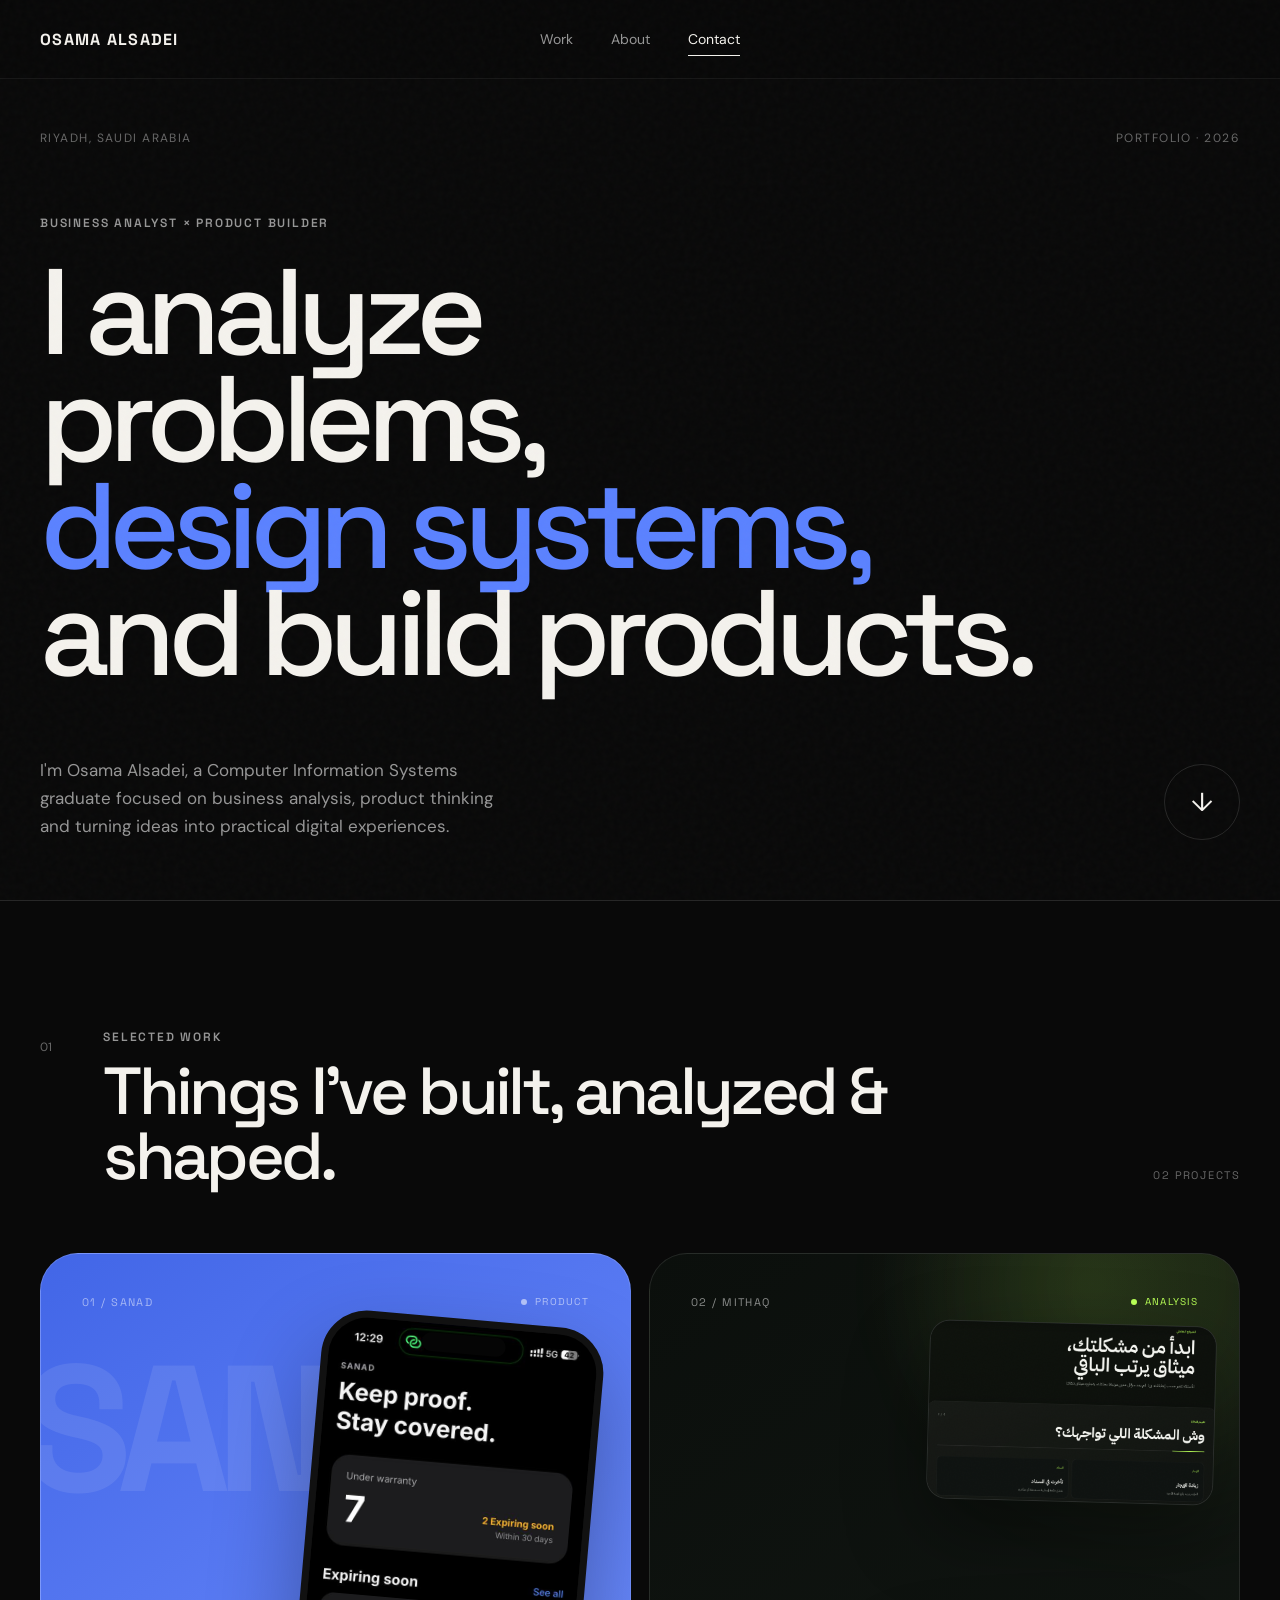
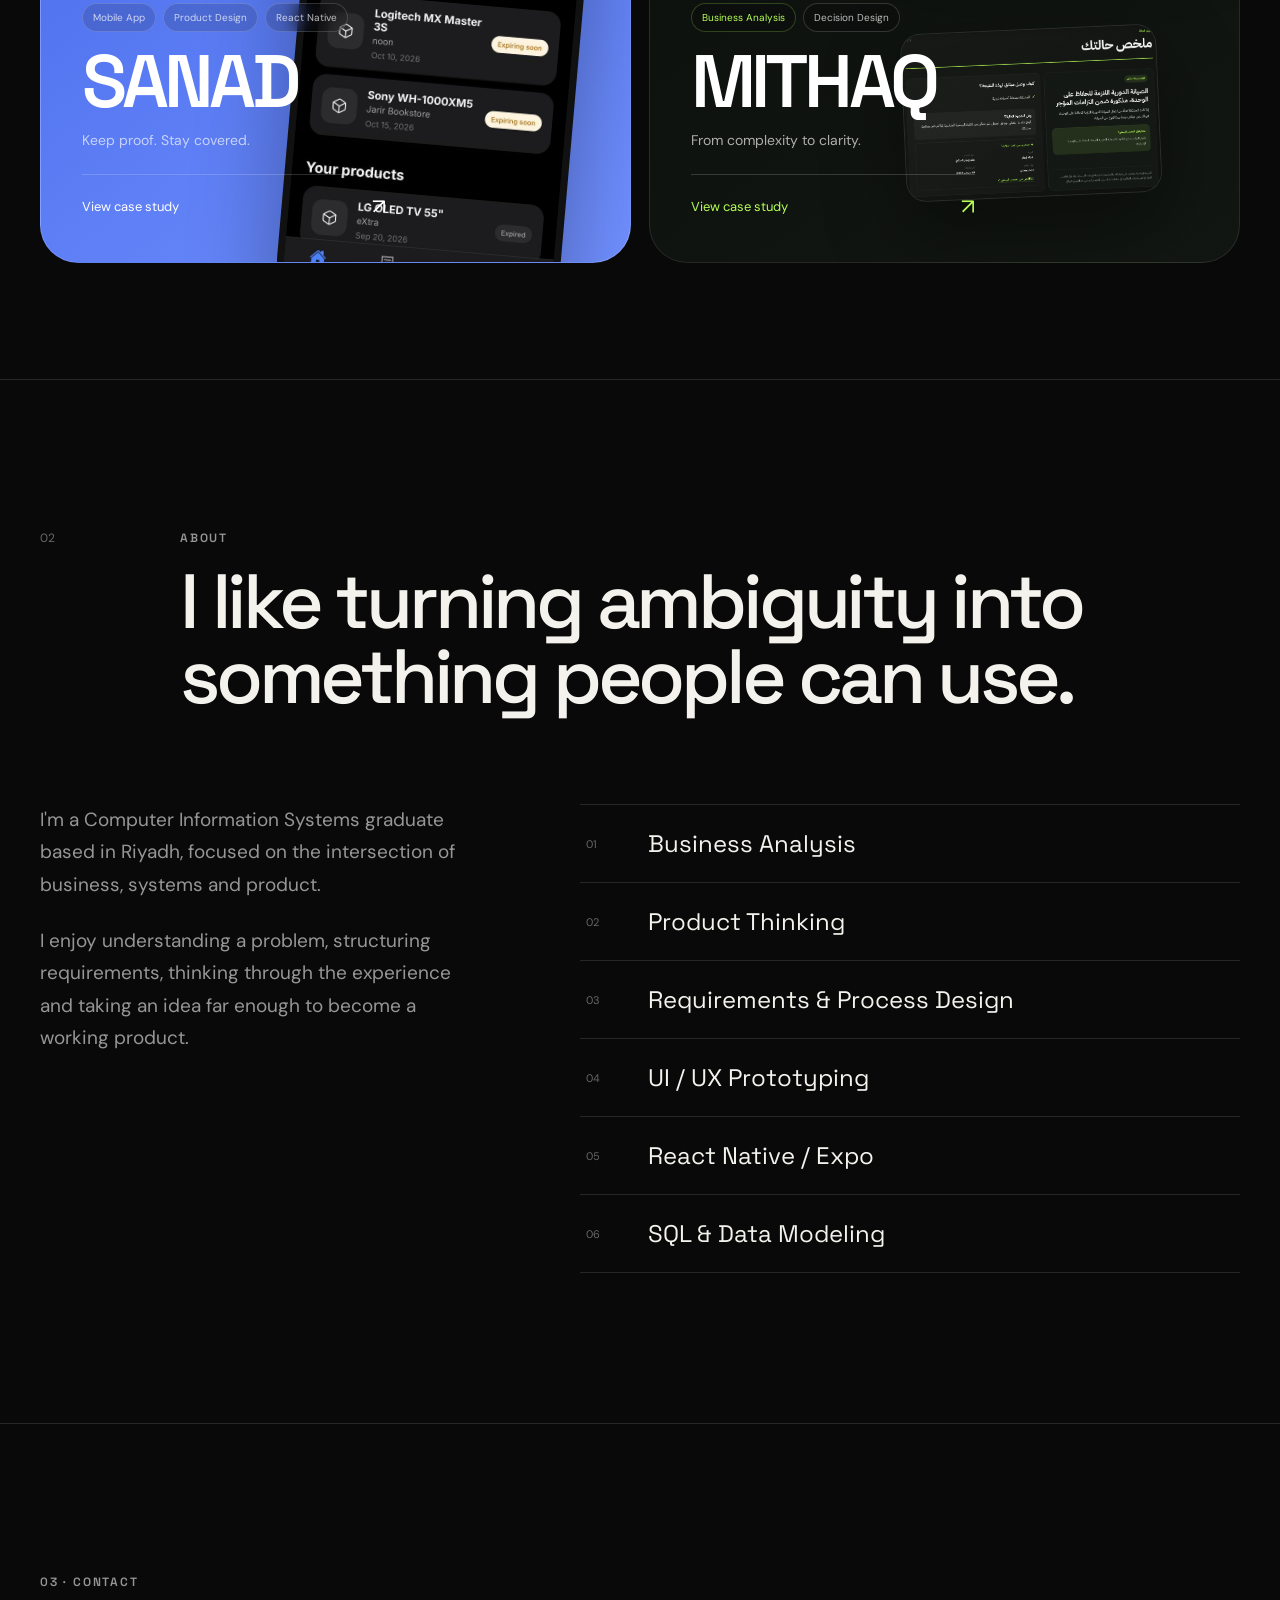
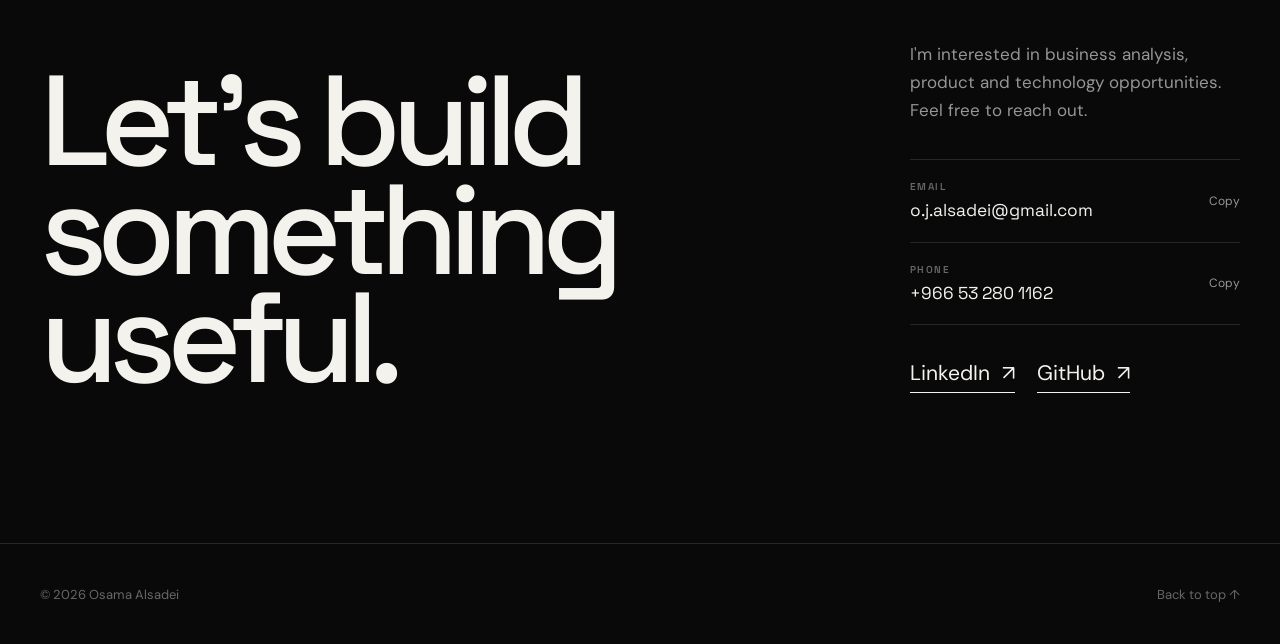
==== index.html @ e3110056 "Update index.html" ====
<!DOCTYPE html>
<html lang="en">

<head>

  <meta charset="UTF-8">

  <meta
    name="viewport"
    content="width=device-width, initial-scale=1.0"
  >

  <meta
    name="description"
    content="Osama Alsadei, Business Analyst and Product Builder based in Riyadh, Saudi Arabia. Selected work including Sanad and Mithaq."
  >

  <meta
    name="author"
    content="Osama Alsadei"
  >

  <meta
    name="theme-color"
    content="#090909"
  >

  <meta
    property="og:title"
    content="Osama Alsadei | Business Analyst & Product Builder"
  >

  <meta
    property="og:description"
    content="Business analysis, product thinking and practical digital products. Explore selected work including Sanad and Mithaq."
  >

  <meta
    property="og:type"
    content="website"
  >

  <meta
    property="og:url"
    content="https://ojalsadei.github.io/my-portfolio/"
  >

  <title>
    Osama Alsadei | Business Analyst & Product Builder
  </title>


  <link
    rel="preconnect"
    href="https://fonts.googleapis.com"
  >

  <link
    rel="preconnect"
    href="https://fonts.gstatic.com"
    crossorigin
  >

  <link
    href="https://fonts.googleapis.com/css2?family=DM+Sans:wght@400;500;600;700&family=Space+Grotesk:wght@400;500;600;700&display=swap"
    rel="stylesheet"
  >

  <link
    rel="stylesheet"
    href="style.css"
  >


  <style>

    /* =========================================
       COMPACT WORK CARDS
    ========================================= */

    .portfolio-work {
      min-height: 100svh;

      padding:
        clamp(110px, 10vw, 150px)
        0
        clamp(90px, 9vw, 130px);

      border-top:
        1px solid
        var(--line);

      display:
        flex;

      align-items:
        center;
    }


    .portfolio-work .shell {
      width:
        var(--shell);
    }


    .work-heading-compact {
      display:
        flex;

      justify-content:
        space-between;

      align-items:
        flex-end;

      gap:
        40px;

      margin-bottom:
        clamp(38px, 5vw, 68px);
    }


    .work-heading-left {
      display:
        flex;

      align-items:
        flex-start;

      gap:
        clamp(24px, 4vw, 58px);
    }


    .work-heading-number {
      padding-top:
        10px;

      color:
        var(--faint);

      font-size:
        12px;
    }


    .work-heading-compact h2 {
      max-width:
        850px;

      margin-top:
        14px;

      font-family:
        "Space Grotesk",
        sans-serif;

      font-size:
        clamp(
          44px,
          5.2vw,
          78px
        );

      line-height:
        0.98;

      letter-spacing:
        -0.055em;

      font-weight:
        500;
    }


    .work-count {
      padding-bottom:
        7px;

      color:
        var(--faint);

      font-family:
        "Space Grotesk",
        sans-serif;

      font-size:
        11px;

      letter-spacing:
        0.13em;

      white-space:
        nowrap;
    }


    .work-cards {
      height:
        min(
          610px,
          65vw
        );

      min-height:
        520px;

      display:
        flex;

      gap:
        18px;
    }


    .work-card {
      position:
        relative;

      flex:
        1 1 50%;

      min-width:
        0;

      overflow:
        hidden;

      border:
        1px solid
        rgba(
          255,
          255,
          255,
          0.1
        );

      border-radius:
        38px;

      color:
        white;

      isolation:
        isolate;

      transition:
        flex
        0.65s
        cubic-bezier(
          0.22,
          1,
          0.36,
          1
        ),
        transform
        0.45s
        cubic-bezier(
          0.22,
          1,
          0.36,
          1
        ),
        border-color
        0.3s
        ease;
    }


    .work-cards:has(.work-card:hover)
    .work-card {
      flex:
        0.78 1 0;
    }


    .work-cards
    .work-card:hover {
      flex:
        1.22 1 0;

      transform:
        translateY(
          -5px
        );
    }


    .work-card-inner {
      position:
        absolute;

      inset:
        0;

      z-index:
        4;

      padding:
        clamp(
          24px,
          3.2vw,
          44px
        );

      display:
        flex;

      flex-direction:
        column;

      justify-content:
        space-between;

      pointer-events:
        none;
    }


    .work-card-top {
      display:
        flex;

      justify-content:
        space-between;

      align-items:
        flex-start;

      gap:
        20px;
    }


    .work-card-index {
      color:
        rgba(
          255,
          255,
          255,
          0.52
        );

      font-family:
        "Space Grotesk",
        sans-serif;

      font-size:
        11px;

      letter-spacing:
        0.13em;
    }


    .work-card-type {
      display:
        flex;

      align-items:
        center;

      gap:
        8px;

      color:
        rgba(
          255,
          255,
          255,
          0.55
        );

      font-family:
        "Space Grotesk",
        sans-serif;

      font-size:
        10px;

      letter-spacing:
        0.13em;

      text-transform:
        uppercase;
    }


    .work-card-type::before {
      content:
        "";

      width:
        6px;

      height:
        6px;

      border-radius:
        50%;

      background:
        currentColor;
    }


    .work-card-bottom {
      position:
        relative;

      z-index:
        5;
    }


    .work-card-tags {
      display:
        flex;

      flex-wrap:
        wrap;

      gap:
        7px;

      margin-bottom:
        17px;
    }


    .work-card-tags span {
      padding:
        7px
        10px;

      border:
        1px solid
        rgba(
          255,
          255,
          255,
          0.16
        );

      border-radius:
        999px;

      background:
        rgba(
          0,
          0,
          0,
          0.13
        );

      backdrop-filter:
        blur(
          10px
        );

      color:
        rgba(
          255,
          255,
          255,
          0.72
        );

      font-size:
        10px;
    }


    .work-card h3 {
      font-family:
        "Space Grotesk",
        sans-serif;

      font-size:
        clamp(
          46px,
          5.8vw,
          86px
        );

      line-height:
        0.88;

      letter-spacing:
        -0.065em;

      font-weight:
        600;
    }


    .work-card-subtitle {
      max-width:
        390px;

      margin-top:
        15px;

      color:
        rgba(
          255,
          255,
          255,
          0.66
        );

      font-size:
        14px;

      line-height:
        1.6;
    }


    .work-card-link {
      margin-top:
        23px;

      display:
        flex;

      justify-content:
        space-between;

      align-items:
        center;

      gap:
        20px;

      padding-top:
        17px;

      border-top:
        1px solid
        rgba(
          255,
          255,
          255,
          0.17
        );

      color:
        white;

      font-size:
        13px;
    }


    .work-card-link i {
      font-style:
        normal;

      font-size:
        22px;

      transition:
        transform
        0.3s
        ease;
    }


    .work-card:hover
    .work-card-link i {
      transform:
        translate(
          4px,
          -4px
        );
    }


    /* =========================================
       SANAD
    ========================================= */

    .sanad-card {
      background:
        linear-gradient(
          145deg,
          #4266e7,
          #7190ff
        );

      border-color:
        rgba(
          255,
          255,
          255,
          0.16
        );
    }


    .sanad-card::before {
      content:
        "SANAD";

      position:
        absolute;

      top:
        17%;

      left:
        -3%;

      z-index:
        0;

      font-family:
        "Space Grotesk",
        sans-serif;

      font-size:
        clamp(
          105px,
          14vw,
          230px
        );

      font-weight:
        700;

      line-height:
        0.8;

      letter-spacing:
        -0.085em;

      color:
        rgba(
          255,
          255,
          255,
          0.09
        );

      pointer-events:
        none;
    }


    .sanad-phone {
      position:
        absolute;

      width:
        min(
          325px,
          48%
        );

      top:
        8%;

      right:
        8%;

      z-index:
        2;

      overflow:
        hidden;

      border:
        7px solid
        #111;

      border-radius:
        46px;

      background:
        #111;

      box-shadow:
        0
        40px
        90px
        rgba(
          0,
          0,
          0,
          0.32
        );

      transform:
        rotate(
          5deg
        )
        translateY(
          15px
        );

      transition:
        transform
        0.65s
        cubic-bezier(
          0.22,
          1,
          0.36,
          1
        );
    }


    .sanad-phone img {
      display:
        block;

      width:
        100%;
    }


    .sanad-phone::before {
      content:
        "";

      position:
        absolute;

      z-index:
        3;

      top:
        9px;

      left:
        50%;

      width:
        31%;

      height:
        19px;

      transform:
        translateX(
          -50%
        );

      border-radius:
        999px;

      background:
        #050505;
    }


    .sanad-card:hover
    .sanad-phone {
      transform:
        rotate(
          1deg
        )
        translateY(
          -7px
        )
        scale(
          1.025
        );
    }


    .sanad-card
    .work-card-bottom {
      max-width:
        60%;
    }


    /* =========================================
       MITHAQ
    ========================================= */

    .mithaq-card {
      background:
        radial-gradient(
          circle
          at
          75%
          5%,
          rgba(
            183,
            255,
            86,
            0.085
          ),
          transparent
          31%
        ),
        linear-gradient(
          145deg,
          #0b0f0c,
          #121713
        );
    }


    .mithaq-card:hover {
      border-color:
        rgba(
          183,
          255,
          86,
          0.28
        );
    }


    .mithaq-card
    .work-card-type {
      color:
        #b7ff56;
    }


    .mithaq-card
    .work-card-bottom {
      max-width:
        56%;
    }


    .mithaq-card
    .work-card-tags
    span:first-child {
      border-color:
        rgba(
          183,
          255,
          86,
          0.22
        );

      color:
        #b7ff56;
    }


    .mithaq-card
    .work-card-link {
      color:
        #b7ff56;
    }


    .mithaq-stage {
      position:
        absolute;

      top:
        8%;

      right:
        4%;

      bottom:
        9%;

      width:
        53%;

      z-index:
        2;

      pointer-events:
        none;
    }


    .mithaq-shot {
      position:
        absolute;

      overflow:
        hidden;

      border:
        1px solid
        rgba(
          255,
          255,
          255,
          0.12
        );

      border-radius:
        20px;

      background:
        #0c100d;

      box-shadow:
        0
        32px
        80px
        rgba(
          0,
          0,
          0,
          0.38
        );

      transition:
        transform
        0.65s
        cubic-bezier(
          0.22,
          1,
          0.36,
          1
        ),
        opacity
        0.45s
        ease;
    }


    .mithaq-shot img {
      display:
        block;

      width:
        100%;

      height:
        100%;

      object-fit:
        cover;
    }


    .mithaq-shot-start {
      width:
        92%;

      aspect-ratio:
        16 / 10;

      top:
        4%;

      right:
        0;

      transform:
        rotate(
          1.5deg
        );
    }


    .mithaq-shot-result {
      width:
        82%;

      aspect-ratio:
        1.52 / 1;

      bottom:
        3%;

      left:
        0;

      z-index:
        3;

      transform:
        rotate(
          -2.5deg
        )
        translateY(
          5px
        );
    }


    .mithaq-card:hover
    .mithaq-shot-start {
      transform:
        rotate(
          3deg
        )
        translate(
          18px,
          -8px
        );
    }


    .mithaq-card:hover
    .mithaq-shot-result {
      transform:
        rotate(
          -0.7deg
        )
        translate(
          -8px,
          -13px
        )
        scale(
          1.025
        );
    }


    .mithaq-glow {
      position:
        absolute;

      width:
        380px;

      height:
        380px;

      top:
        -160px;

      right:
        -100px;

      border-radius:
        50%;

      background:
        rgba(
          183,
          255,
          86,
          0.07
        );

      filter:
        blur(
          60px
        );

      pointer-events:
        none;
    }


    /* =========================================
       SWIPE HINT
    ========================================= */

    .work-swipe-hint {
      display:
        none;
    }


    /* =========================================
       TABLET
    ========================================= */

    @media
    (max-width: 1000px)
    and
    (min-width: 761px) {

      .work-cards {
        height:
          570px;
      }


      .sanad-phone {
        width:
          48%;

        right:
          4%;
      }


      .sanad-card
      .work-card-bottom,
      .mithaq-card
      .work-card-bottom {
        max-width:
          68%;
      }


      .mithaq-stage {
        width:
          58%;

        right:
          2%;
      }

    }


    /* =========================================
       MOBILE
    ========================================= */

    @media
    (max-width: 760px) {

      .portfolio-work {
        min-height:
          auto;

        padding:
          105px
          0
          95px;

        overflow:
          hidden;
      }


      .work-heading-compact {
        align-items:
          flex-start;

        margin-bottom:
          38px;
      }


      .work-heading-left {
        gap:
          17px;
      }


      .work-heading-number {
        padding-top:
          7px;
      }


      .work-heading-compact h2 {
        max-width:
          300px;

        font-size:
          42px;

        line-height:
          0.98;
      }


      .work-count {
        display:
          none;
      }


      /*
        Mobile project rail
      */

      .work-cards {
        width:
          100vw;

        height:
          510px;

        min-height:
          0;

        margin-left:
          calc(
            (
              100vw
              -
              var(--shell)
            )
            /
            -2
          );

        margin-right:
          calc(
            (
              100vw
              -
              var(--shell)
            )
            /
            -2
          );

        padding:
          0
          18px
          14px;

        display:
          flex;

        gap:
          14px;

        overflow-x:
          auto;

        overflow-y:
          hidden;

        scroll-snap-type:
          x mandatory;

        scroll-padding-inline:
          18px;

        scrollbar-width:
          none;

        -webkit-overflow-scrolling:
          touch;
      }


      .work-cards::-webkit-scrollbar {
        display:
          none;
      }


      .work-card,
      .work-cards:has(.work-card:hover)
      .work-card,
      .work-cards
      .work-card:hover {
        flex:
          0
          0
          82vw;

        width:
          82vw;

        max-width:
          390px;

        height:
          490px;

        transform:
          none;

        border-radius:
          30px;

        scroll-snap-align:
          start;
      }


      .work-card-inner {
        padding:
          22px;

        z-index:
          6;
      }


      .work-card-top {
        position:
          relative;

        z-index:
          7;
      }


      .work-card-index,
      .work-card-type {
        font-size:
          9px;
      }


      .work-card-bottom {
        position:
          relative;

        z-index:
          7;
      }


      .work-card h3 {
        font-size:
          42px;

        line-height:
          0.9;
      }


      .work-card-subtitle {
        margin-top:
          8px;

        font-size:
          12px;

        line-height:
          1.4;
      }


      .work-card-tags {
        gap:
          5px;

        margin-bottom:
          10px;
      }


      .work-card-tags span {
        padding:
          5px
          8px;

        font-size:
          8px;
      }


      .work-card-link {
        margin-top:
          13px;

        padding-top:
          12px;

        font-size:
          11px;
      }


      .work-card-link i {
        font-size:
          17px;
      }


      /* SANAD MOBILE */

      .sanad-card::after {
        content:
          "";

        position:
          absolute;

        inset:
          40%
          0
          0;

        z-index:
          3;

        background:
          linear-gradient(
            to bottom,
            rgba(
              70,
              103,
              232,
              0
            ),
            rgba(
              65,
              95,
              215,
              0.92
            )
            38%,
            rgba(
              54,
              80,
              185,
              0.99
            )
            100%
          );

        pointer-events:
          none;
      }


      .sanad-card::before {
        top:
          23%;

        left:
          -5%;

        font-size:
          94px;
      }


      .sanad-phone {
        width:
          42%;

        top:
          15%;

        right:
          5%;

        border-width:
          4px;

        border-radius:
          29px;

        transform:
          rotate(
            5deg
          );
      }


      .sanad-phone::before {
        height:
          11px;

        top:
          5px;
      }


      .sanad-card:hover
      .sanad-phone {
        transform:
          rotate(
            5deg
          );
      }


      .sanad-card
      .work-card-bottom {
        max-width:
          68%;
      }


      .sanad-card
      .work-card-tags
      span:nth-child(3) {
        display:
          none;
      }


      /* MITHAQ MOBILE */

      .mithaq-card::after {
        content:
          "";

        position:
          absolute;

        inset:
          39%
          0
          0;

        z-index:
          3;

        background:
          linear-gradient(
            to bottom,
            rgba(
              11,
              15,
              12,
              0
            ),
            rgba(
              11,
              15,
              12,
              0.92
            )
            37%,
            #0b0f0c
            100%
          );

        pointer-events:
          none;
      }


      .mithaq-stage {
        width:
          76%;

        height:
          54%;

        top:
          13%;

        right:
          -7%;

        bottom:
          auto;

        z-index:
          2;
      }


      .mithaq-shot {
        border-radius:
          14px;
      }


      .mithaq-shot-start {
        width:
          92%;

        top:
          0;

        right:
          0;

        transform:
          rotate(
            2deg
          );
      }


      .mithaq-shot-result {
        width:
          80%;

        bottom:
          0;

        left:
          0;

        transform:
          rotate(
            -2deg
          );
      }


      .mithaq-card:hover
      .mithaq-shot-start {
        transform:
          rotate(
            2deg
          );
      }


      .mithaq-card:hover
      .mithaq-shot-result {
        transform:
          rotate(
            -2deg
          );
      }


      .mithaq-card
      .work-card-bottom {
        max-width:
          72%;
      }


      .mithaq-card {
        box-shadow:
          inset
          1px
          0
          0
          rgba(
            183,
            255,
            86,
            0.08
          );
      }


      /* Swipe hint */

      .work-swipe-hint {
        margin-top:
          11px;

        display:
          flex;

        align-items:
          center;

        gap:
          7px;

        color:
          var(--faint);

        font-family:
          "Space Grotesk",
          sans-serif;

        font-size:
          9px;

        letter-spacing:
          0.12em;

        text-transform:
          uppercase;
      }


      .work-swipe-hint span {
        width:
          15px;

        height:
          3px;

        border-radius:
          99px;

        background:
          var(--surface-3);
      }


      .work-swipe-hint
      span:first-child {
        width:
          28px;

        background:
          var(--text);
      }

    }


    @media
    (max-width: 400px) {

      .work-card,
      .work-cards:has(.work-card:hover)
      .work-card,
      .work-cards
      .work-card:hover {
        flex-basis:
          80vw;

        width:
          80vw;
      }


      .work-heading-compact h2 {
        font-size:
          38px;
      }

    }


    @media
    (prefers-reduced-motion: reduce) {

      .work-card,
      .sanad-phone,
      .mithaq-shot {
        transition:
          none;
      }

    }

  </style>

</head>


<body>

  <div class="noise"></div>


  <!-- HEADER -->

  <header class="site-header">

    <nav class="nav shell">

      <a
        href="#top"
        class="brand"
        aria-label="Back to top"
      >
        OSAMA ALSADEI
      </a>


      <div class="nav-links">

        <a href="#work">
          Work
        </a>

        <a href="#about">
          About
        </a>

        <a href="#contact">
          Contact
        </a>

      </div>


      <button
        class="mobile-menu-button"
        id="mobileMenuButton"
        type="button"
        aria-label="Open navigation"
        aria-controls="mobileMenu"
        aria-expanded="false"
      >

        <span></span>
        <span></span>

      </button>

    </nav>


    <div
      class="mobile-menu"
      id="mobileMenu"
      aria-hidden="true"
    >

      <a href="#work">
        <span>01</span>
        Work
      </a>

      <a href="#about">
        <span>02</span>
        About
      </a>

      <a href="#contact">
        <span>03</span>
        Contact
      </a>

    </div>

  </header>



  <main id="top">


    <!-- HERO -->

    <section class="hero shell">

      <div class="hero-meta reveal">

        <span>
          Riyadh, Saudi Arabia
        </span>

        <span>
          Portfolio · 2026
        </span>

      </div>


      <div class="hero-main">

        <p class="eyebrow reveal">
          BUSINESS ANALYST × PRODUCT BUILDER
        </p>


        <h1 class="hero-title">

          <span class="reveal">
            I analyze
          </span>

          <span class="reveal">
            problems,
          </span>

          <span class="reveal accent-line">
            design systems,
          </span>

          <span class="reveal">
            and build products.
          </span>

        </h1>

      </div>


      <div class="hero-footer reveal">

        <p>
          I'm Osama Alsadei, a Computer Information Systems
          graduate focused on business analysis, product thinking
          and turning ideas into practical digital experiences.
        </p>


        <a
          href="#work"
          class="scroll-button"
          aria-label="View selected work"
        >
          ↓
        </a>

      </div>

    </section>



    <!-- WORK -->

    <section
      id="work"
      class="portfolio-work"
    >

      <div class="shell">


        <div class="work-heading-compact reveal">

          <div class="work-heading-left">

            <span class="work-heading-number">
              01
            </span>


            <div>

              <p class="eyebrow">
                SELECTED WORK
              </p>

              <h2>
                Things I've built,
                analyzed & shaped.
              </h2>

            </div>

          </div>


          <span class="work-count">
            02 PROJECTS
          </span>

        </div>



        <div class="work-cards">


          <!-- SANAD -->

          <a
            href="sanad.html"
            class="work-card sanad-card reveal"
            aria-label="View Sanad case study"
          >

            <div class="sanad-phone">

              <img
                src="home.png"
                alt="Sanad application home screen"
                loading="eager"
                decoding="async"
              >

            </div>


            <div class="work-card-inner">

              <div class="work-card-top">

                <span class="work-card-index">
                  01 / SANAD
                </span>

                <span class="work-card-type">
                  Product
                </span>

              </div>


              <div class="work-card-bottom">

                <div class="work-card-tags">

                  <span>
                    Mobile App
                  </span>

                  <span>
                    Product Design
                  </span>

                  <span>
                    React Native
                  </span>

                </div>


                <h3>
                  SANAD
                </h3>


                <p class="work-card-subtitle">
                  Keep proof. Stay covered.
                </p>


                <div class="work-card-link">

                  <span>
                    View case study
                  </span>

                  <i>
                    ↗
                  </i>

                </div>

              </div>

            </div>

          </a>



          <!-- MITHAQ -->

          <a
            href="mithaq.html"
            class="work-card mithaq-card reveal"
            aria-label="View Mithaq case study"
          >

            <span
              class="mithaq-glow"
              aria-hidden="true"
            ></span>


            <div
              class="mithaq-stage"
              aria-hidden="true"
            >

              <div class="mithaq-shot mithaq-shot-start">

                <img
                  src="mithaq-hero.png"
                  alt=""
                  loading="lazy"
                  decoding="async"
                >

              </div>


              <div class="mithaq-shot mithaq-shot-result">

                <img
                  src="mithaq-cover.png"
                  alt=""
                  loading="lazy"
                  decoding="async"
                >

              </div>

            </div>


            <div class="work-card-inner">

              <div class="work-card-top">

                <span class="work-card-index">
                  02 / MITHAQ
                </span>

                <span class="work-card-type">
                  Analysis
                </span>

              </div>


              <div class="work-card-bottom">

                <div class="work-card-tags">

                  <span>
                    Business Analysis
                  </span>

                  <span>
                    Decision Design
                  </span>

                </div>


                <h3>
                  MITHAQ
                </h3>


                <p class="work-card-subtitle">
                  From complexity to clarity.
                </p>


                <div class="work-card-link">

                  <span>
                    View case study
                  </span>

                  <i>
                    ↗
                  </i>

                </div>

              </div>

            </div>

          </a>


        </div>


        <div
          class="work-swipe-hint"
          aria-hidden="true"
        >

          <span></span>
          <span></span>

          Swipe to explore

        </div>

      </div>

    </section>



    <!-- ABOUT -->

    <section
      id="about"
      class="about-section"
    >

      <div class="shell about-shell">

        <div class="section-heading reveal">

          <p class="section-number">
            02
          </p>

          <div>

            <p class="eyebrow">
              ABOUT
            </p>

            <h2>
              I like turning ambiguity
              into something people can use.
            </h2>

          </div>

        </div>


        <div class="about-grid">

          <div class="about-copy reveal">

            <p>
              I'm a Computer Information Systems graduate based
              in Riyadh, focused on the intersection of business,
              systems and product.
            </p>

            <p>
              I enjoy understanding a problem, structuring
              requirements, thinking through the experience
              and taking an idea far enough to become a
              working product.
            </p>

          </div>


          <div class="capabilities">

            <div class="capability reveal">
              <span>01</span>
              Business Analysis
            </div>

            <div class="capability reveal">
              <span>02</span>
              Product Thinking
            </div>

            <div class="capability reveal">
              <span>03</span>
              Requirements & Process Design
            </div>

            <div class="capability reveal">
              <span>04</span>
              UI / UX Prototyping
            </div>

            <div class="capability reveal">
              <span>05</span>
              React Native / Expo
            </div>

            <div class="capability reveal">
              <span>06</span>
              SQL & Data Modeling
            </div>

          </div>

        </div>

      </div>

    </section>



    <!-- CONTACT -->

    <section
      id="contact"
      class="contact-section"
    >

      <div class="shell contact-shell">

        <p class="eyebrow reveal">
          03 · CONTACT
        </p>


        <div class="contact-main">

          <div class="contact-title-wrap">

            <h2 class="reveal">
              Let's build
              <br>
              something useful.
            </h2>

          </div>


          <div class="contact-side reveal">

            <p>
              I'm interested in business analysis,
              product and technology opportunities.
              Feel free to reach out.
            </p>


            <div class="contact-info">

              <button
                class="copy-contact"
                type="button"
                data-copy="o.j.alsadei@gmail.com"
                aria-label="Copy email address"
              >

                <span class="copy-contact-text">

                  <span class="contact-info-label">
                    Email
                  </span>

                  <span class="contact-info-value">
                    o.j.alsadei@gmail.com
                  </span>

                </span>

                <span
                  class="copy-feedback"
                  aria-live="polite"
                >
                  Copy
                </span>

              </button>


              <button
                class="copy-contact"
                type="button"
                data-copy="+966532801162"
                aria-label="Copy phone number"
              >

                <span class="copy-contact-text">

                  <span class="contact-info-label">
                    Phone
                  </span>

                  <span class="contact-info-value">
                    +966 53 280 1162
                  </span>

                </span>

                <span
                  class="copy-feedback"
                  aria-live="polite"
                >
                  Copy
                </span>

              </button>

            </div>


            <div class="contact-socials">

              <a
                href="https://www.linkedin.com/in/osama-alsadei/"
                target="_blank"
                rel="noreferrer"
                class="contact-link"
              >
                LinkedIn
                <span>↗</span>
              </a>


              <a
                href="https://github.com/ojalsadei"
                target="_blank"
                rel="noreferrer"
                class="contact-link"
              >
                GitHub
                <span>↗</span>
              </a>

            </div>

          </div>

        </div>

      </div>

    </section>

  </main>



  <!-- FOOTER -->

  <footer class="footer">

    <div class="shell footer-inner">

      <span>
        © 2026 Osama Alsadei
      </span>

      <a href="#top">
        Back to top ↑
      </a>

    </div>

  </footer>


  <script src="script.js"></script>

</body>

</html>
---- style.css ----
:root {
  --bg: #090909;
  --surface: #121212;
  --surface-2: #191919;
  --surface-3: #202020;

  --text: #f4f2ed;
  --muted: #969696;
  --faint: #676767;

  --line: rgba(255, 255, 255, 0.12);

  --accent: #5b82ff;
  --accent-soft: #1a2855;

  --warm: #f5efe3;

  --radius-sm: 18px;
  --radius-md: 32px;
  --radius-lg: 48px;

  --shell: min(1420px, calc(100% - 80px));
}


* {
  margin: 0;
  padding: 0;
  box-sizing: border-box;
}


html {
  scroll-behavior: smooth;
}


body {
  background:
    var(--bg);

  color:
    var(--text);

  font-family:
    "DM Sans",
    sans-serif;

  overflow-x:
    hidden;
}


body::selection {
  background:
    var(--accent);

  color:
    white;
}


a {
  color:
    inherit;

  text-decoration:
    none;
}


img {
  display:
    block;

  width:
    100%;
}


button,
a {
  -webkit-tap-highlight-color:
    transparent;
}


.shell {
  width:
    var(--shell);

  margin:
    0 auto;
}


.noise {
  position:
    fixed;

  inset:
    0;

  pointer-events:
    none;

  opacity:
    0.035;

  z-index:
    999;

  background-image:
    url("data:image/svg+xml,%3Csvg viewBox='0 0 180 180' xmlns='http://www.w3.org/2000/svg'%3E%3Cfilter id='noiseFilter'%3E%3CfeTurbulence type='fractalNoise' baseFrequency='.85' numOctaves='4' stitchTiles='stitch'/%3E%3C/filter%3E%3Crect width='100%25' height='100%25' filter='url(%23noiseFilter)' opacity='.7'/%3E%3C/svg%3E");
}


/* Header */

.site-header {
  position:
    fixed;

  top:
    0;

  left:
    0;

  width:
    100%;

  z-index:
    100;

  background:
    rgba(
      9,
      9,
      9,
      0.72
    );

  backdrop-filter:
    blur(22px);

  -webkit-backdrop-filter:
    blur(22px);

  border-bottom:
    1px solid
    rgba(
      255,
      255,
      255,
      0.06
    );
}


.nav {
  min-height:
    78px;

  display:
    grid;

  grid-template-columns:
    1fr auto 1fr;

  align-items:
    center;
}


.brand {
  font-family:
    "Space Grotesk",
    sans-serif;

  font-size:
    16px;

  font-weight:
    700;

  letter-spacing:
    0.08em;
}


.nav-links {
  display:
    flex;

  align-items:
    center;

  gap:
    38px;
}


.nav-links a,
.nav-cta {
  font-size:
    14px;

  color:
    var(--muted);

  transition:
    color 0.2s ease;
}


.nav-links a:hover,
.nav-cta:hover {
  color:
    var(--text);
}


.nav-cta {
  justify-self:
    end;

  display:
    flex;

  align-items:
    center;

  gap:
    7px;
}


/* Typography */

.eyebrow {
  color:
    var(--muted);

  font-family:
    "Space Grotesk",
    sans-serif;

  font-size:
    12px;

  font-weight:
    600;

  letter-spacing:
    0.15em;

  text-transform:
    uppercase;
}


/* Hero */

.hero {
  min-height:
    100svh;

  padding-top:
    130px;

  padding-bottom:
    60px;

  display:
    flex;

  flex-direction:
    column;

  justify-content:
    space-between;
}


.hero-meta {
  display:
    flex;

  justify-content:
    space-between;

  color:
    var(--faint);

  font-size:
    12px;

  text-transform:
    uppercase;

  letter-spacing:
    0.12em;
}


.hero-main {
  margin:
    auto 0;
}


.hero-main .eyebrow {
  margin-bottom:
    28px;
}


.hero-title {
  max-width:
    1250px;

  font-family:
    "Space Grotesk",
    sans-serif;

  font-size:
    clamp(
      64px,
      9.5vw,
      150px
    );

  line-height:
    0.88;

  font-weight:
    500;

  letter-spacing:
    -0.07em;
}


.hero-title span {
  display:
    block;
}


.hero-title .accent-line {
  color:
    var(--accent);
}


.hero-footer {
  display:
    flex;

  justify-content:
    space-between;

  align-items:
    flex-end;

  gap:
    40px;
}


.hero-footer p {
  max-width:
    470px;

  color:
    var(--muted);

  font-size:
    17px;

  line-height:
    1.65;
}


.scroll-button {
  width:
    76px;

  height:
    76px;

  border:
    1px solid
    var(--line);

  border-radius:
    50%;

  display:
    grid;

  place-items:
    center;

  font-size:
    26px;

  transition:
    background 0.25s ease,
    color 0.25s ease,
    transform 0.25s ease;
}


.scroll-button:hover {
  background:
    var(--text);

  color:
    var(--bg);

  transform:
    translateY(5px);
}


/* General section */

.work-section,
.case-study,
.about-section,
.contact-section {
  padding:
    150px 0;
}


.work-section {
  border-top:
    1px solid
    var(--line);
}


.section-heading {
  display:
    grid;

  grid-template-columns:
    100px 1fr;

  gap:
    40px;

  margin-bottom:
    90px;
}


.section-number {
  color:
    var(--faint);

  font-size:
    12px;
}


.section-heading h2 {
  max-width:
    920px;

  margin-top:
    18px;

  font-family:
    "Space Grotesk",
    sans-serif;

  font-size:
    clamp(
      46px,
      6vw,
      92px
    );

  line-height:
    0.98;

  font-weight:
    500;

  letter-spacing:
    -0.055em;
}


/* Featured project */

.featured-project {
  border-top:
    1px solid
    var(--line);

  padding-top:
    44px;
}


.project-top {
  display:
    grid;

  grid-template-columns:
    1.2fr 0.8fr;

  gap:
    80px;

  margin-bottom:
    60px;
}


.project-index {
  margin-bottom:
    22px;

  color:
    var(--muted);

  font-size:
    12px;

  letter-spacing:
    0.13em;
}


.project-top h3 {
  font-family:
    "Space Grotesk",
    sans-serif;

  font-size:
    clamp(
      52px,
      6vw,
      88px
    );

  line-height:
    0.94;

  font-weight:
    500;

  letter-spacing:
    -0.055em;
}


.project-intro {
  align-self:
    end;
}


.project-intro > p {
  max-width:
    540px;

  color:
    var(--muted);

  font-size:
    18px;

  line-height:
    1.65;
}


.project-tags {
  display:
    flex;

  flex-wrap:
    wrap;

  gap:
    9px;

  margin-top:
    30px;
}


.project-tags span {
  padding:
    10px 15px;

  border:
    1px solid
    var(--line);

  border-radius:
    999px;

  color:
    var(--muted);

  font-size:
    12px;
}


.project-cover {
  min-height:
    800px;

  padding:
    70px;

  border-radius:
    var(--radius-lg);

  overflow:
    hidden;

  position:
    relative;

  display:
    flex;

  align-items:
    center;

  justify-content:
    space-between;

  gap:
    60px;

  background:
    linear-gradient(
      135deg,
      #526ff0,
      #7590ff
    );
}


.cover-copy {
  display:
    flex;

  align-self:
    stretch;

  flex-direction:
    column;

  justify-content:
    space-between;

  color:
    white;

  z-index:
    2;
}


.cover-label {
  font-size:
    12px;

  letter-spacing:
    0.15em;
}


.cover-name {
  font-family:
    "Space Grotesk",
    sans-serif;

  font-size:
    clamp(
      90px,
      11vw,
      170px
    );

  font-weight:
    600;

  letter-spacing:
    -0.075em;

  line-height:
    0.8;
}


.cover-link {
  font-size:
    16px;
}


.cover-phone {
  width:
    min(
      420px,
      34vw
    );

  flex-shrink:
    0;

  transform:
    rotate(
      3deg
    );

  box-shadow:
    0 50px 100px
    rgba(
      0,
      0,
      0,
      0.32
    );

  transition:
    transform 0.4s ease;
}


.project-cover:hover
.cover-phone {
  transform:
    rotate(
      0deg
    )
    translateY(
      -10px
    );
}


/* Phone */

.phone-frame {
  position:
    relative;

  overflow:
    hidden;

  border-radius:
    52px;

  border:
    8px solid
    #111;

  background:
    black;

  box-shadow:
    0 30px 80px
    rgba(
      0,
      0,
      0,
      0.32
    );
}


.phone-frame img {
  width:
    100%;

  height:
    auto;
}


.phone-island {
  position:
    absolute;

  width:
    30%;

  height:
    3.2%;

  top:
    1.15%;

  left:
    50%;

  transform:
    translateX(
      -50%
    );

  background:
    #050505;

  border-radius:
    999px;

  z-index:
    4;
}


/* Case Study */

.case-study {
  background:
    #f2f0ea;

  color:
    #111;
}


.case-study .eyebrow {
  color:
    #74716b;
}


.case-header {
  padding-bottom:
    80px;
}


.case-header h2 {
  margin:
    20px 0 30px;

  font-family:
    "Space Grotesk",
    sans-serif;

  font-size:
    clamp(
      85px,
      14vw,
      210px
    );

  font-weight:
    600;

  line-height:
    0.8;

  letter-spacing:
    -0.08em;
}


.case-lead {
  max-width:
    850px;

  margin-left:
    auto;

  font-size:
    clamp(
      24px,
      3vw,
      42px
    );

  line-height:
    1.25;

  letter-spacing:
    -0.025em;
}


.case-facts {
  display:
    grid;

  grid-template-columns:
    repeat(
      4,
      1fr
    );

  border-top:
    1px solid
    rgba(
      0,
      0,
      0,
      0.14
    );

  border-bottom:
    1px solid
    rgba(
      0,
      0,
      0,
      0.14
    );
}


.case-facts div {
  min-height:
    150px;

  padding:
    28px;

  display:
    flex;

  flex-direction:
    column;

  justify-content:
    space-between;

  border-right:
    1px solid
    rgba(
      0,
      0,
      0,
      0.14
    );
}


.case-facts div:last-child {
  border-right:
    0;
}


.case-facts span {
  color:
    #86827b;

  font-size:
    12px;

  text-transform:
    uppercase;

  letter-spacing:
    0.1em;
}


.case-facts strong {
  font-size:
    17px;

  font-weight:
    600;
}


.case-grid {
  display:
    grid;

  grid-template-columns:
    0.7fr 1.3fr;

  gap:
    100px;
}


.story-block {
  padding:
    160px 0;

  border-bottom:
    1px solid
    rgba(
      0,
      0,
      0,
      0.13
    );
}


.story-label {
  display:
    flex;

  gap:
    18px;

  align-items:
    flex-start;

  color:
    #74716b;

  font-size:
    12px;

  letter-spacing:
    0.12em;
}


.story-copy {
  max-width:
    800px;
}


.story-copy h3 {
  margin-bottom:
    35px;

  font-family:
    "Space Grotesk",
    sans-serif;

  font-size:
    clamp(
      40px,
      5vw,
      72px
    );

  line-height:
    1;

  font-weight:
    500;

  letter-spacing:
    -0.05em;
}


.story-copy p {
  max-width:
    680px;

  margin-bottom:
    22px;

  color:
    #5d5954;

  font-size:
    18px;

  line-height:
    1.7;
}


/* Wide showcase */

.wide-showcase {
  min-height:
    900px;

  margin:
    0 -40px;

  padding:
    80px;

  border-radius:
    50px;

  background:
    #101010;

  color:
    white;

  display:
    grid;

  grid-template-columns:
    1fr 0.72fr;

  gap:
    80px;

  align-items:
    center;

  overflow:
    hidden;
}


.showcase-copy {
  align-self:
    center;
}


.showcase-copy h3 {
  max-width:
    650px;

  margin:
    25px 0;

  font-family:
    "Space Grotesk",
    sans-serif;

  font-size:
    clamp(
      50px,
      6vw,
      86px
    );

  line-height:
    0.98;

  font-weight:
    500;

  letter-spacing:
    -0.055em;
}


.showcase-copy p:last-child {
  max-width:
    520px;

  color:
    #a1a1a1;

  font-size:
    17px;

  line-height:
    1.65;
}


.showcase-phone {
  width:
    min(
      430px,
      100%
    );

  justify-self:
    center;
}


/* Pair */

.screen-pair {
  display:
    grid;

  grid-template-columns:
    repeat(
      2,
      1fr
    );

  gap:
    25px;

  padding:
    30px 0 160px;
}


.screen-card {
  min-height:
    950px;

  padding:
    55px;

  border-radius:
    40px;

  background:
    #ddd9d0;

  overflow:
    hidden;
}


.screen-card:nth-child(2) {
  background:
    #d4dbea;
}


.screen-copy span {
  color:
    #77736c;

  font-size:
    11px;

  letter-spacing:
    0.14em;
}


.screen-copy h4 {
  max-width:
    500px;

  margin:
    16px 0;

  font-family:
    "Space Grotesk",
    sans-serif;

  font-size:
    38px;

  line-height:
    1;

  letter-spacing:
    -0.04em;
}


.screen-copy p {
  max-width:
    480px;

  color:
    #66615b;

  line-height:
    1.6;
}


.small-phone {
  width:
    330px;

  margin:
    65px auto 0;
}


/* Triple gallery */

.triple-gallery {
  display:
    grid;

  grid-template-columns:
    repeat(
      3,
      1fr
    );

  gap:
    28px;

  padding-bottom:
    160px;
}


.gallery-item {
  text-align:
    center;
}


.gallery-phone {
  margin-bottom:
    24px;

  border-radius:
    40px;

  border-width:
    6px;
}


.gallery-item p {
  color:
    #77736c;

  font-size:
    13px;

  text-transform:
    uppercase;

  letter-spacing:
    0.08em;
}


/* Architecture */

.architecture-block {
  margin:
    0 -40px;

  padding:
    90px 80px;

  border-radius:
    50px;

  background:
    #587eff;

  color:
    white;

  display:
    grid;

  grid-template-columns:
    0.8fr 1.2fr;

  gap:
    90px;
}


.architecture-copy h3 {
  margin:
    25px 0;

  font-family:
    "Space Grotesk",
    sans-serif;

  font-size:
    clamp(
      48px,
      5vw,
      72px
    );

  line-height:
    0.98;

  letter-spacing:
    -0.05em;
}


.architecture-copy p:last-child {
  max-width:
    500px;

  color:
    rgba(
      255,
      255,
      255,
      0.72
    );

  font-size:
    17px;

  line-height:
    1.65;
}


.architecture-diagram {
  display:
    flex;

  flex-direction:
    column;

  align-items:
    center;

  justify-content:
    center;
}


.architecture-node {
  min-width:
    180px;

  padding:
    22px;

  border:
    1px solid
    rgba(
      255,
      255,
      255,
      0.28
    );

  border-radius:
    18px;

  text-align:
    center;

  background:
    rgba(
      0,
      0,
      0,
      0.12
    );
}


.primary-node {
  min-width:
    240px;

  background:
    white;

  color:
    #2545b9;

  font-weight:
    700;
}


.architecture-node small {
  display:
    block;

  margin-top:
    7px;

  color:
    rgba(
      255,
      255,
      255,
      0.62
    );
}


.primary-node small {
  color:
    inherit;
}


.architecture-line {
  width:
    1px;

  height:
    55px;

  background:
    rgba(
      255,
      255,
      255,
      0.35
    );
}


.architecture-children {
  width:
    100%;

  display:
    grid;

  grid-template-columns:
    repeat(
      2,
      1fr
    );

  gap:
    18px;
}


/* Features */

.features-section {
  padding:
    160px 0;
}


.features-title {
  max-width:
    850px;

  margin-bottom:
    70px;
}


.features-title h3 {
  margin-top:
    24px;

  font-family:
    "Space Grotesk",
    sans-serif;

  font-size:
    clamp(
      48px,
      6vw,
      84px
    );

  line-height:
    0.98;

  font-weight:
    500;

  letter-spacing:
    -0.055em;
}


.feature-grid {
  display:
    grid;

  grid-template-columns:
    repeat(
      3,
      1fr
    );

  border-top:
    1px solid
    rgba(
      0,
      0,
      0,
      0.15
    );
}


.feature {
  min-height:
    300px;

  padding:
    35px;

  border-right:
    1px solid
    rgba(
      0,
      0,
      0,
      0.15
    );

  border-bottom:
    1px solid
    rgba(
      0,
      0,
      0,
      0.15
    );

  display:
    flex;

  flex-direction:
    column;
}


.feature:nth-child(
  3n
) {
  border-right:
    0;
}


.feature span {
  color:
    #8b877f;

  font-size:
    11px;
}


.feature h4 {
  margin:
    auto 0 20px;

  font-family:
    "Space Grotesk",
    sans-serif;

  font-size:
    30px;

  letter-spacing:
    -0.03em;
}


.feature p {
  color:
    #66615b;

  line-height:
    1.55;
}


/* Localization */

.localization {
  margin:
    0 -40px;

  padding:
    100px 80px;

  border-radius:
    50px;

  background:
    #171717;

  color:
    white;

  display:
    grid;

  grid-template-columns:
    0.8fr 1.2fr;

  gap:
    80px;

  align-items:
    center;
}


.localization-copy h3 {
  margin:
    25px 0;

  font-family:
    "Space Grotesk",
    sans-serif;

  font-size:
    clamp(
      50px,
      6vw,
      84px
    );

  font-weight:
    500;

  line-height:
    0.95;

  letter-spacing:
    -0.055em;
}


.localization-copy p:last-child {
  max-width:
    500px;

  color:
    #9a9a9a;

  font-size:
    17px;

  line-height:
    1.65;
}


.language-phones {
  display:
    flex;

  justify-content:
    center;

  gap:
    25px;
}


.language-phone {
  width:
    min(
      280px,
      46%
    );

  overflow:
    visible;
}


.language-phone img {
  overflow:
    hidden;

  border-radius:
    44px;
}


.language-phone span {
  display:
    block;

  margin-top:
    18px;

  color:
    #aaa;

  text-align:
    center;

  font-size:
    13px;
}


/* Settings */

.settings-showcase {
  padding:
    160px 0;

  display:
    grid;

  grid-template-columns:
    0.7fr 1.3fr;

  gap:
    120px;

  align-items:
    center;
}


.settings-phone {
  width:
    min(
      380px,
      100%
    );
}


.settings-copy h3 {
  margin:
    25px 0 30px;

  max-width:
    760px;

  font-family:
    "Space Grotesk",
    sans-serif;

  font-size:
    clamp(
      50px,
      6vw,
      82px
    );

  line-height:
    0.98;

  font-weight:
    500;

  letter-spacing:
    -0.055em;
}


.settings-copy > p:not(
  .eyebrow
) {
  max-width:
    650px;

  margin-bottom:
    18px;

  color:
    #625e58;

  font-size:
    17px;

  line-height:
    1.65;
}


.final-story {
  border-top:
    1px solid
    rgba(
      0,
      0,
      0,
      0.13
    );

  border-bottom:
    0;
}


/* About */

.about-section {
  border-top:
    1px solid
    var(--line);
}


.about-grid {
  display:
    grid;

  grid-template-columns:
    0.8fr 1.2fr;

  gap:
    100px;
}


.about-copy p {
  max-width:
    530px;

  margin-bottom:
    24px;

  color:
    var(--muted);

  font-size:
    19px;

  line-height:
    1.7;
}


.capabilities {
  border-top:
    1px solid
    var(--line);
}


.capability {
  min-height:
    78px;

  padding:
    0 6px;

  border-bottom:
    1px solid
    var(--line);

  display:
    flex;

  align-items:
    center;

  gap:
    32px;

  font-family:
    "Space Grotesk",
    sans-serif;

  font-size:
    24px;
}


.capability span {
  width:
    30px;

  color:
    var(--faint);

  font-family:
    "DM Sans",
    sans-serif;

  font-size:
    11px;
}


/* Contact */

.contact-section {
  border-top:
    1px solid
    var(--line);
}


.contact-main {
  display:
    grid;

  grid-template-columns:
    1.4fr 0.6fr;

  gap:
    100px;

  margin-top:
    50px;

  align-items:
    end;
}


.contact-main h2 {
  font-family:
    "Space Grotesk",
    sans-serif;

  font-size:
    clamp(
      70px,
      10vw,
      145px
    );

  line-height:
    0.85;

  font-weight:
    500;

  letter-spacing:
    -0.075em;
}


.contact-side p {
  max-width:
    420px;

  margin-bottom:
    35px;

  color:
    var(--muted);

  font-size:
    17px;

  line-height:
    1.65;
}


.contact-link {
  padding-bottom:
    5px;

  border-bottom:
    1px solid
    var(--text);

  display:
    inline-flex;

  gap:
    12px;

  font-size:
    21px;
}


/* Footer */

.footer {
  border-top:
    1px solid
    var(--line);
}


.footer-inner {
  min-height:
    100px;

  display:
    flex;

  justify-content:
    space-between;

  align-items:
    center;

  color:
    var(--faint);

  font-size:
    13px;
}


/* Animation */

.reveal {
  opacity:
    0;

  transform:
    translateY(
      30px
    );

  transition:
    opacity 0.8s ease,
    transform 0.8s cubic-bezier(
      0.2,
      0.75,
      0.25,
      1
    );
}


.reveal.visible {
  opacity:
    1;

  transform:
    translateY(
      0
    );
}


/* Tablet */

@media (
  max-width: 1050px
) {

  :root {
    --shell:
      min(
        100% - 48px,
        1420px
      );
  }


  .project-cover {
    padding:
      50px;

    min-height:
      700px;
  }


  .project-top,
  .wide-showcase,
  .architecture-block,
  .localization,
  .settings-showcase,
  .about-grid,
  .contact-main {
    gap:
      55px;
  }


  .case-facts {
    grid-template-columns:
      repeat(
        2,
        1fr
      );
  }


  .case-facts div:nth-child(
    2
  ) {
    border-right:
      0;
  }


  .case-facts div:nth-child(
    -n + 2
  ) {
    border-bottom:
      1px solid
      rgba(
        0,
        0,
        0,
        0.14
      );
  }


  .screen-pair {
    grid-template-columns:
      1fr;
  }


  .screen-card {
    min-height:
      auto;
  }


  .feature-grid {
    grid-template-columns:
      repeat(
        2,
        1fr
      );
  }


  .feature:nth-child(
    3n
  ) {
    border-right:
      1px solid
      rgba(
        0,
        0,
        0,
        0.15
      );
  }


  .feature:nth-child(
    2n
  ) {
    border-right:
      0;
  }

}


/* Mobile */

@media (
  max-width: 760px
) {

  :root {
    --shell:
      calc(
        100% - 32px
      );
  }


  .site-header {
    position:
      absolute;

    backdrop-filter:
      none;

    background:
      transparent;

    border:
      0;
  }


  .nav {
    min-height:
      70px;

    grid-template-columns:
      1fr auto;
  }


  .nav-links {
    display:
      none;
  }


  .nav-cta {
    font-size:
      13px;
  }


  .hero {
    min-height:
      860px;

    padding-top:
      100px;

    padding-bottom:
      35px;
  }


  .hero-meta {
    font-size:
      9px;
  }


  .hero-title {
    font-size:
      clamp(
        56px,
        18vw,
        86px
      );

    line-height:
      0.9;
  }


  .hero-main .eyebrow {
    max-width:
      250px;

    line-height:
      1.5;
  }


  .hero-footer {
    align-items:
      center;
  }


  .hero-footer p {
    max-width:
      260px;

    font-size:
      14px;
  }


  .scroll-button {
    width:
      58px;

    height:
      58px;
  }


  .work-section,
  .case-study,
  .about-section,
  .contact-section {
    padding:
      100px 0;
  }


  .section-heading {
    display:
      block;

    margin-bottom:
      55px;
  }


  .section-number {
    margin-bottom:
      25px;
  }


  .section-heading h2 {
    font-size:
      48px;
  }


  .project-top {
    grid-template-columns:
      1fr;

    gap:
      30px;

    margin-bottom:
      40px;
  }


  .project-top h3 {
    font-size:
      53px;
  }


  .project-intro > p {
    font-size:
      16px;
  }


  .project-cover {
    min-height:
      690px;

    padding:
      34px;

    border-radius:
      32px;

    flex-direction:
      column;

    align-items:
      stretch;
  }


  .cover-copy {
    width:
      100%;
  }


  .cover-name {
    font-size:
      74px;

    margin:
      25px 0;
  }


  .cover-phone {
    width:
      285px;

    align-self:
      center;

    margin-bottom:
      -160px;
  }


  .phone-frame {
    border-radius:
      42px;

    border-width:
      6px;
  }


  .case-header {
    padding-bottom:
      55px;
  }


  .case-header h2 {
    font-size:
      95px;
  }


  .case-lead {
    font-size:
      24px;
  }


  .case-facts {
    grid-template-columns:
      1fr;
  }


  .case-facts div,
  .case-facts div:nth-child(
    2
  ) {
    border-right:
      0;

    border-bottom:
      1px solid
      rgba(
        0,
        0,
        0,
        0.14
      );
  }


  .case-facts div:last-child {
    border-bottom:
      0;
  }


  .case-grid {
    grid-template-columns:
      1fr;

    gap:
      40px;
  }


  .story-block {
    padding:
      100px 0;
  }


  .story-copy h3 {
    font-size:
      44px;
  }


  .story-copy p {
    font-size:
      16px;
  }


  .wide-showcase {
    min-height:
      auto;

    margin:
      0;

    padding:
      45px 25px;

    border-radius:
      32px;

    grid-template-columns:
      1fr;
  }


  .showcase-copy h3 {
    font-size:
      49px;
  }


  .showcase-phone {
    width:
      280px;
  }


  .screen-pair {
    padding-bottom:
      100px;
  }


  .screen-card {
    padding:
      35px 24px;

    border-radius:
      30px;
  }


  .screen-copy h4 {
    font-size:
      32px;
  }


  .small-phone {
    width:
      260px;

    margin-top:
      45px;
  }


  .triple-gallery {
    grid-template-columns:
      1fr;

    gap:
      55px;

    padding-bottom:
      100px;
  }


  .gallery-phone {
    width:
      280px;

    margin-left:
      auto;

    margin-right:
      auto;
  }


  .architecture-block {
    margin:
      0;

    padding:
      45px 25px;

    border-radius:
      32px;

    grid-template-columns:
      1fr;

    gap:
      55px;
  }


  .architecture-copy h3 {
    font-size:
      48px;
  }


  .architecture-children {
    grid-template-columns:
      1fr;
  }


  .features-section {
    padding:
      100px 0;
  }


  .features-title h3 {
    font-size:
      48px;
  }


  .feature-grid {
    grid-template-columns:
      1fr;
  }


  .feature,
  .feature:nth-child(
    3n
  ),
  .feature:nth-child(
    2n
  ) {
    border-right:
      0;
  }


  .feature {
    min-height:
      230px;
  }


  .localization {
    margin:
      0;

    padding:
      45px 24px;

    border-radius:
      32px;

    grid-template-columns:
      1fr;

    gap:
      55px;
  }


  .localization-copy h3 {
    font-size:
      48px;
  }


  .language-phones {
    gap:
      12px;
  }


  .language-phone {
    width:
      48%;
  }


  .settings-showcase {
    grid-template-columns:
      1fr;

    gap:
      60px;

    padding:
      100px 0;
  }


  .settings-phone {
    width:
      280px;

    margin:
      auto;
  }


  .settings-copy h3 {
    font-size:
      48px;
  }


  .about-grid {
    grid-template-columns:
      1fr;

    gap:
      60px;
  }


  .about-copy p {
    font-size:
      16px;
  }


  .capability {
    font-size:
      19px;
  }


  .contact-main {
    grid-template-columns:
      1fr;

    gap:
      55px;
  }


  .contact-main h2 {
    font-size:
      68px;
  }


  .footer-inner {
    min-height:
      90px;
  }

}


/* Reduced motion */

@media (
  prefers-reduced-motion:
  reduce
) {

  html {
    scroll-behavior:
      auto;
  }


  .reveal {
    opacity:
      1;

    transform:
      none;

    transition:
      none;
  }

}
/* ==========================================
   2026 POLISH — NAV, COPY, MOTION & MOBILE
========================================== */

html {
  scroll-padding-top: 96px;
}

body {
  text-rendering: optimizeLegibility;
  -webkit-font-smoothing: antialiased;
  -moz-osx-font-smoothing: grayscale;
}

button {
  font: inherit;
}

a,
button {
  touch-action: manipulation;
}

.reveal {
  transform: translate3d(0, 24px, 0);
  transition:
    opacity 0.72s cubic-bezier(0.22, 1, 0.36, 1),
    transform 0.72s cubic-bezier(0.22, 1, 0.36, 1);
  will-change: opacity, transform;
}

.reveal.visible {
  transform: translate3d(0, 0, 0);
  will-change: auto;
}

.site-header {
  transition: background 0.3s ease, border-color 0.3s ease;
}

.nav {
  position: relative;
}

.nav-links a {
  position: relative;
}

.nav-links a::after {
  content: "";
  position: absolute;
  left: 0;
  right: 0;
  bottom: -8px;
  height: 1px;
  background: var(--text);
  transform: scaleX(0);
  transform-origin: right;
  transition: transform 0.3s cubic-bezier(0.22, 1, 0.36, 1);
}

.nav-links a:hover::after,
.nav-links a[data-active]::after {
  transform: scaleX(1);
  transform-origin: left;
}

.nav-links a[data-active] {
  color: var(--text);
}

.mobile-menu-button {
  display: none;
  width: 46px;
  height: 46px;
  border: 1px solid var(--line);
  border-radius: 50%;
  background: transparent;
  color: var(--text);
  cursor: pointer;
  position: relative;
  align-items: center;
  justify-content: center;
  flex-direction: column;
  gap: 6px;
  transition: background 0.25s ease, border-color 0.25s ease, transform 0.25s ease;
}

.mobile-menu-button span {
  width: 17px;
  height: 1px;
  background: currentColor;
  display: block;
  transition: transform 0.35s cubic-bezier(0.22, 1, 0.36, 1);
}

.mobile-menu-button:hover {
  background: var(--surface);
}

.mobile-menu {
  display: none;
}

.project-cover {
  transition:
    transform 0.45s cubic-bezier(0.22, 1, 0.36, 1),
    box-shadow 0.45s ease;
  transform: translateZ(0);
}

.project-cover:hover {
  transform: translateY(-5px);
  box-shadow: 0 32px 90px rgba(0, 0, 0, 0.2);
}

.cover-phone {
  transform: rotate(3deg) translate3d(0, var(--phone-shift, 0px), 0);
  transition: transform 0.5s cubic-bezier(0.22, 1, 0.36, 1);
  will-change: transform;
}

.project-cover:hover .cover-phone {
  transform: rotate(0deg) translate3d(0, calc(var(--phone-shift, 0px) - 10px), 0);
}

.contact-info {
  margin-bottom: 34px;
  border-top: 1px solid var(--line);
}

.copy-contact {
  width: 100%;
  padding: 20px 0;
  border: 0;
  border-bottom: 1px solid var(--line);
  background: transparent;
  color: inherit;
  display: flex;
  align-items: center;
  justify-content: space-between;
  gap: 24px;
  text-align: left;
  cursor: pointer;
  transition:
    padding 0.3s cubic-bezier(0.22, 1, 0.36, 1),
    background 0.25s ease;
}

.copy-contact:hover {
  padding-left: 8px;
  padding-right: 8px;
  background: rgba(255, 255, 255, 0.025);
}

.copy-contact-text {
  min-width: 0;
  display: flex;
  flex-direction: column;
  gap: 6px;
}

.contact-info-label {
  color: var(--faint);
  font-family: "Space Grotesk", sans-serif;
  font-size: 10px;
  font-weight: 600;
  letter-spacing: 0.14em;
  text-transform: uppercase;
}

.contact-info-value {
  max-width: 100%;
  color: var(--text);
  font-family: "Space Grotesk", sans-serif;
  font-size: clamp(16px, 1.35vw, 21px);
  line-height: 1.3;
  overflow-wrap: anywhere;
}

.copy-feedback {
  flex-shrink: 0;
  color: var(--muted);
  font-size: 12px;
  transition:
    color 0.2s ease,
    transform 0.25s cubic-bezier(0.22, 1, 0.36, 1);
}

.copy-contact:hover .copy-feedback {
  color: var(--text);
  transform: translateX(-3px);
}

.copy-contact.is-copied .copy-feedback {
  color: var(--accent);
}

.contact-socials {
  display: flex;
  flex-wrap: wrap;
  gap: 22px;
}

.contact-link {
  transition:
    color 0.2s ease,
    border-color 0.2s ease,
    transform 0.25s cubic-bezier(0.22, 1, 0.36, 1);
}

.contact-link:hover {
  color: var(--accent);
  border-color: var(--accent);
  transform: translateY(-2px);
}

.scroll-button,
.contact-link,
.project-cover,
.mobile-menu-button {
  -webkit-tap-highlight-color: transparent;
}

.scroll-button {
  transform: translateZ(0);
}

@media (max-width: 760px) {
  html {
    scroll-padding-top: 84px;
  }

  .site-header {
    position: fixed;
    top: 0;
    background: rgba(9, 9, 9, 0.84);
    border-bottom: 1px solid rgba(255, 255, 255, 0.07);
    backdrop-filter: blur(18px);
    -webkit-backdrop-filter: blur(18px);
  }

  .nav {
    min-height: 72px;
    grid-template-columns: 1fr auto;
  }

  .brand {
    font-size: 13px;
    letter-spacing: 0.07em;
  }

  .nav-links {
    display: none;
  }

  .mobile-menu-button {
    display: flex;
    justify-self: end;
  }

  .mobile-menu {
    display: flex;
    position: fixed;
    top: 82px;
    left: 16px;
    right: 16px;
    z-index: 99;
    padding: 10px;
    border: 1px solid var(--line);
    border-radius: 24px;
    background: rgba(18, 18, 18, 0.96);
    box-shadow: 0 24px 70px rgba(0, 0, 0, 0.4);
    backdrop-filter: blur(24px);
    -webkit-backdrop-filter: blur(24px);
    flex-direction: column;
    opacity: 0;
    visibility: hidden;
    pointer-events: none;
    transform: translate3d(0, -12px, 0) scale(0.985);
    transform-origin: top right;
    transition:
      opacity 0.28s ease,
      visibility 0.28s ease,
      transform 0.38s cubic-bezier(0.22, 1, 0.36, 1);
  }

  .mobile-menu a {
    min-height: 64px;
    padding: 0 16px;
    border-bottom: 1px solid var(--line);
    display: flex;
    align-items: center;
    gap: 16px;
    color: var(--muted);
    font-family: "Space Grotesk", sans-serif;
    font-size: 20px;
    transition:
      color 0.2s ease,
      padding-left 0.3s cubic-bezier(0.22, 1, 0.36, 1);
  }

  .mobile-menu a:last-child {
    border-bottom: 0;
  }

  .mobile-menu a span {
    width: 24px;
    color: var(--faint);
    font-family: "DM Sans", sans-serif;
    font-size: 10px;
  }

  .mobile-menu a[data-active] {
    color: var(--text);
  }

  .menu-open .mobile-menu {
    opacity: 1;
    visibility: visible;
    pointer-events: auto;
    transform: translate3d(0, 0, 0) scale(1);
  }

  .menu-open .mobile-menu-button span:first-child {
    transform: translateY(3.5px) rotate(45deg);
  }

  .menu-open .mobile-menu-button span:last-child {
    transform: translateY(-3.5px) rotate(-45deg);
  }

  .hero {
    min-height: max(760px, 100svh);
    padding-top: 110px;
  }

  .project-cover:hover {
    transform: none;
    box-shadow: none;
  }

  .cover-phone,
  .project-cover:hover .cover-phone {
    transform: rotate(2deg);
    will-change: auto;
  }

  .contact-main {
    margin-top: 42px;
  }

  .contact-main h2 {
    font-size: clamp(58px, 18vw, 76px);
    line-height: 0.9;
  }

  .contact-side p {
    margin-bottom: 28px;
  }

  .copy-contact {
    padding: 18px 0;
  }

  .copy-contact:hover {
    padding-left: 0;
    padding-right: 0;
    background: transparent;
  }

  .contact-info-value {
    font-size: 16px;
  }

  .contact-socials {
    gap: 18px;
  }

  .contact-link {
    font-size: 19px;
  }
}

@media (hover: none) {
  .project-cover:hover,
  .scroll-button:hover,
  .contact-link:hover,
  .copy-contact:hover {
    transform: none;
  }
}

@media (prefers-reduced-motion: reduce) {
  *,
  *::before,
  *::after {
    scroll-behavior: auto !important;
    animation-duration: 0.01ms !important;
    animation-iteration-count: 1 !important;
    transition-duration: 0.01ms !important;
  }

  .project-cover,
  .cover-phone {
    transform: none !important;
  }
}
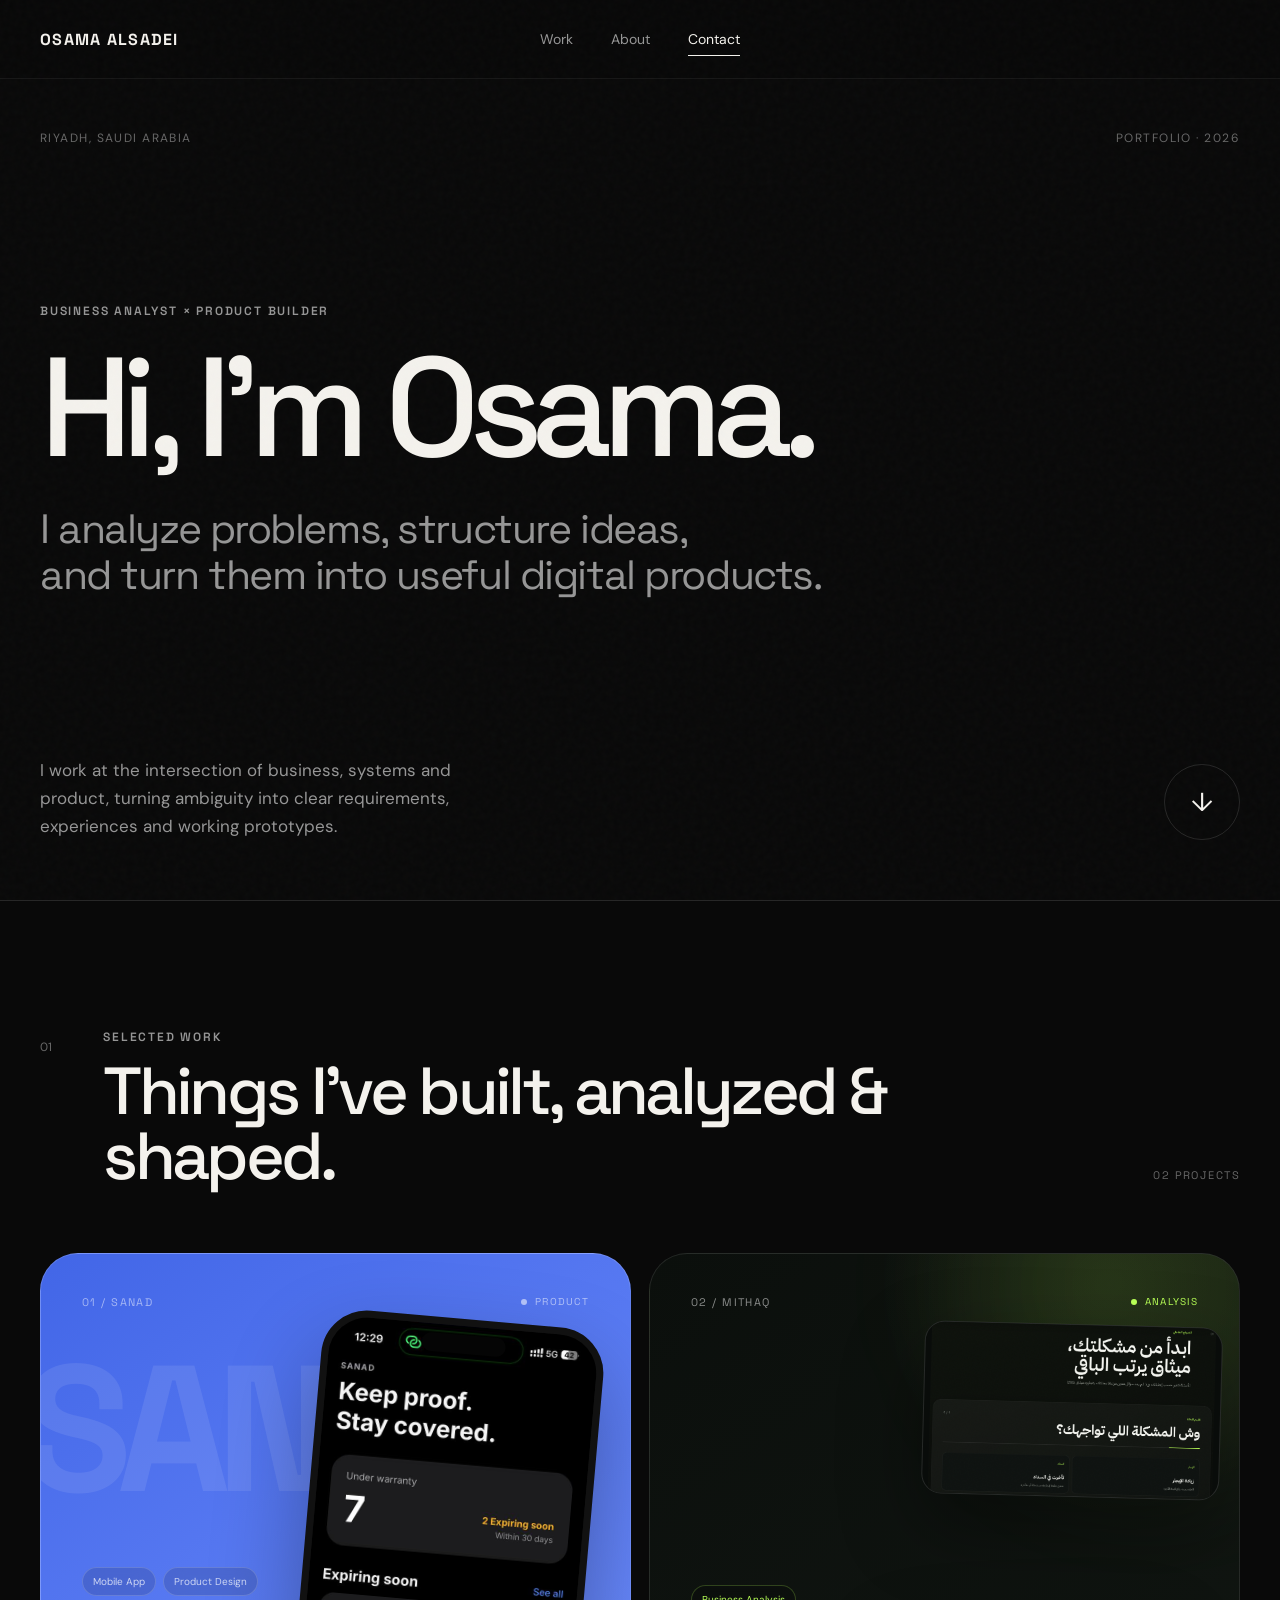
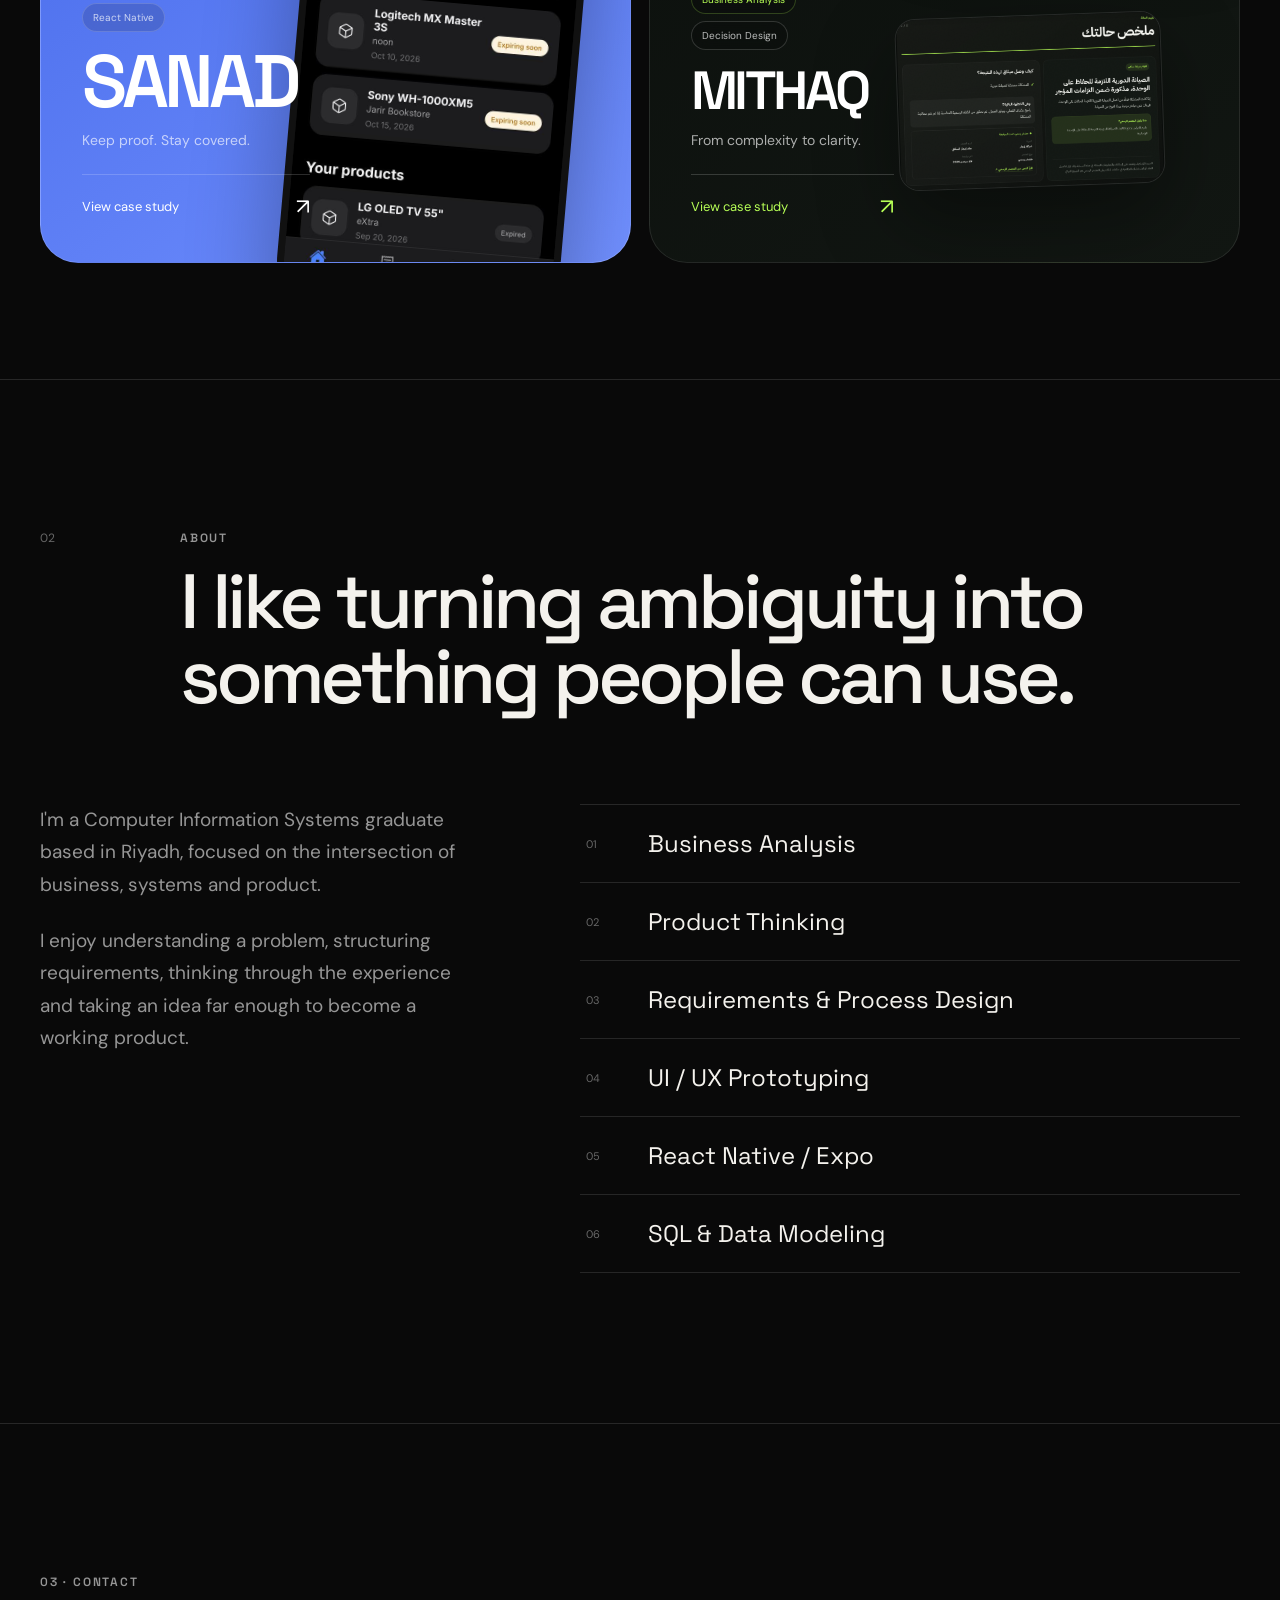
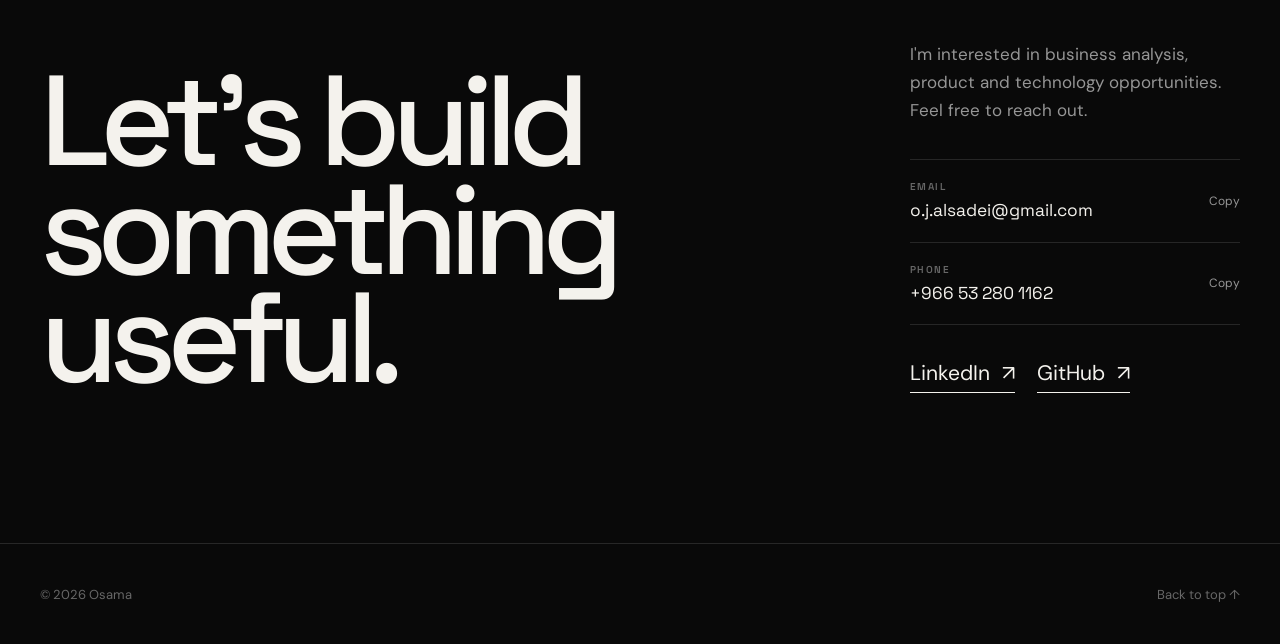
==== commit 8af8e947: "Update index.html" ====
--- a/index.html
+++ b/index.html
@@ -12,12 +12,12 @@
 
   <meta
     name="description"
-    content="Osama Alsadei, Business Analyst and Product Builder based in Riyadh, Saudi Arabia. Selected work including Sanad and Mithaq."
+    content="Osama, Business Analyst and Product Builder based in Riyadh, Saudi Arabia. Selected work including Sanad and Mithaq."
   >
 
   <meta
     name="author"
-    content="Osama Alsadei"
+    content="Osama"
   >
 
   <meta
@@ -27,7 +27,7 @@
 
   <meta
     property="og:title"
-    content="Osama Alsadei | Business Analyst & Product Builder"
+    content="Osama | Business Analyst & Product Builder"
   >
 
   <meta
@@ -46,7 +46,7 @@
   >
 
   <title>
-    Osama Alsadei | Business Analyst & Product Builder
+    Osama | Business Analyst & Product Builder
   </title>
 
 
@@ -75,16 +75,91 @@
   <style>
 
     /* =========================================
-       COMPACT WORK CARDS
+       HERO
     ========================================= */
 
+    .hero-main-intro {
+      margin:
+        auto
+        0;
+    }
+
+
+    .hero-intro-title {
+      margin-top:
+        26px;
+
+      font-family:
+        "Space Grotesk",
+        sans-serif;
+
+      font-size:
+        clamp(
+          82px,
+          11vw,
+          168px
+        );
+
+      line-height:
+        0.86;
+
+      font-weight:
+        500;
+
+      letter-spacing:
+        -0.075em;
+    }
+
+
+    .hero-intro-statement {
+      max-width:
+        1050px;
+
+      margin-top:
+        38px;
+
+      color:
+        var(--muted);
+
+      font-family:
+        "Space Grotesk",
+        sans-serif;
+
+      font-size:
+        clamp(
+          26px,
+          3.2vw,
+          48px
+        );
+
+      line-height:
+        1.14;
+
+      letter-spacing:
+        -0.035em;
+    }
+
+
+    /* =========================================
+       WORK SECTION
+    ========================================= */
+
     .portfolio-work {
-      min-height: 100svh;
+      min-height:
+        100svh;
 
       padding:
-        clamp(110px, 10vw, 150px)
+        clamp(
+          110px,
+          10vw,
+          150px
+        )
         0
-        clamp(90px, 9vw, 130px);
+        clamp(
+          90px,
+          9vw,
+          130px
+        );
 
       border-top:
         1px solid
@@ -95,10 +170,14 @@
 
       align-items:
         center;
-    }
-
-
-    .portfolio-work .shell {
+
+      overflow:
+        hidden;
+    }
+
+
+    .portfolio-work
+    .shell {
       width:
         var(--shell);
     }
@@ -118,7 +197,11 @@
         40px;
 
       margin-bottom:
-        clamp(38px, 5vw, 68px);
+        clamp(
+          38px,
+          5vw,
+          68px
+        );
     }
 
 
@@ -130,7 +213,11 @@
         flex-start;
 
       gap:
-        clamp(24px, 4vw, 58px);
+        clamp(
+          24px,
+          4vw,
+          58px
+        );
     }
 
 
@@ -196,6 +283,10 @@
         nowrap;
     }
 
+
+    /* =========================================
+       PROJECT CARDS
+    ========================================= */
 
     .work-cards {
       height:
@@ -272,14 +363,18 @@
     .work-cards:has(.work-card:hover)
     .work-card {
       flex:
-        0.78 1 0;
+        0.78
+        1
+        0;
     }
 
 
     .work-cards
     .work-card:hover {
       flex:
-        1.22 1 0;
+        1.22
+        1
+        0;
 
       transform:
         translateY(
@@ -296,7 +391,7 @@
         0;
 
       z-index:
-        4;
+        5;
 
       padding:
         clamp(
@@ -411,7 +506,7 @@
         relative;
 
       z-index:
-        5;
+        6;
     }
 
 
@@ -456,6 +551,11 @@
         );
 
       backdrop-filter:
+        blur(
+          10px
+        );
+
+      -webkit-backdrop-filter:
         blur(
           10px
         );
@@ -774,8 +874,11 @@
 
     .sanad-card
     .work-card-bottom {
+      width:
+        45%;
+
       max-width:
-        60%;
+        340px;
     }
 
 
@@ -788,7 +891,7 @@
         radial-gradient(
           circle
           at
-          75%
+          78%
           5%,
           rgba(
             183,
@@ -827,8 +930,11 @@
 
     .mithaq-card
     .work-card-bottom {
+      width:
+        40%;
+
       max-width:
-        56%;
+        310px;
     }
 
 
@@ -855,21 +961,31 @@
     }
 
 
+    .mithaq-card h3 {
+      font-size:
+        clamp(
+          46px,
+          4.2vw,
+          68px
+        );
+    }
+
+
     .mithaq-stage {
       position:
         absolute;
 
       top:
-        8%;
+        9%;
 
       right:
-        4%;
+        3%;
 
       bottom:
         9%;
 
       width:
-        53%;
+        55%;
 
       z-index:
         2;
@@ -899,7 +1015,7 @@
         20px;
 
       background:
-        #0c100d;
+        #090c0a;
 
       box-shadow:
         0
@@ -920,10 +1036,7 @@
           1,
           0.36,
           1
-        ),
-        opacity
-        0.45s
-        ease;
+        );
     }
 
 
@@ -938,7 +1051,7 @@
         100%;
 
       object-fit:
-        cover;
+        contain;
     }
 
 
@@ -947,10 +1060,10 @@
         92%;
 
       aspect-ratio:
-        16 / 10;
+        1.72 / 1;
 
       top:
-        4%;
+        3%;
 
       right:
         0;
@@ -967,10 +1080,10 @@
         82%;
 
       aspect-ratio:
-        1.52 / 1;
+        1.54 / 1;
 
       bottom:
-        3%;
+        4%;
 
       left:
         0;
@@ -980,10 +1093,7 @@
 
       transform:
         rotate(
-          -2.5deg
-        )
-        translateY(
-          5px
+          -2deg
         );
     }
 
@@ -992,11 +1102,11 @@
     .mithaq-shot-start {
       transform:
         rotate(
-          3deg
+          2.5deg
         )
         translate(
-          18px,
-          -8px
+          10px,
+          -7px
         );
     }
 
@@ -1005,14 +1115,11 @@
     .mithaq-shot-result {
       transform:
         rotate(
-          -0.7deg
+          -0.5deg
         )
         translate(
-          -8px,
-          -13px
-        )
-        scale(
-          1.025
+          -7px,
+          -10px
         );
     }
 
@@ -1069,7 +1176,7 @@
     ========================================= */
 
     @media
-    (max-width: 1000px)
+    (max-width: 1100px)
     and
     (min-width: 761px) {
 
@@ -1081,7 +1188,7 @@
 
       .sanad-phone {
         width:
-          48%;
+          47%;
 
         right:
           4%;
@@ -1089,20 +1196,31 @@
 
 
       .sanad-card
-      .work-card-bottom,
+      .work-card-bottom {
+        width:
+          48%;
+      }
+
+
       .mithaq-card
       .work-card-bottom {
-        max-width:
-          68%;
+        width:
+          43%;
       }
 
 
       .mithaq-stage {
         width:
-          58%;
+          53%;
 
         right:
           2%;
+      }
+
+
+      .mithaq-card h3 {
+        font-size:
+          48px;
       }
 
     }
@@ -1114,6 +1232,44 @@
 
     @media
     (max-width: 760px) {
+
+      .hero-main-intro {
+        margin:
+          auto
+          0;
+      }
+
+
+      .hero-intro-title {
+        margin-top:
+          20px;
+
+        font-size:
+          clamp(
+            64px,
+            18vw,
+            90px
+          );
+
+        line-height:
+          0.88;
+      }
+
+
+      .hero-intro-statement {
+        margin-top:
+          27px;
+
+        max-width:
+          330px;
+
+        font-size:
+          26px;
+
+        line-height:
+          1.18;
+      }
+
 
       .portfolio-work {
         min-height:
@@ -1168,9 +1324,7 @@
       }
 
 
-      /*
-        Mobile project rail
-      */
+      /* Mobile rail */
 
       .work-cards {
         width:
@@ -1249,13 +1403,13 @@
         flex:
           0
           0
-          82vw;
+          78vw;
 
         width:
-          82vw;
+          78vw;
 
         max-width:
-          390px;
+          380px;
 
         height:
           490px;
@@ -1307,7 +1461,7 @@
 
       .work-card h3 {
         font-size:
-          42px;
+          41px;
 
         line-height:
           0.9;
@@ -1363,7 +1517,9 @@
       }
 
 
-      /* SANAD MOBILE */
+      /* =========================================
+         SANAD MOBILE
+      ========================================= */
 
       .sanad-card::after {
         content:
@@ -1373,7 +1529,7 @@
           absolute;
 
         inset:
-          40%
+          41%
           0
           0;
 
@@ -1393,14 +1549,14 @@
               65,
               95,
               215,
-              0.92
+              0.93
             )
             38%,
             rgba(
               54,
               80,
               185,
-              0.99
+              1
             )
             100%
           );
@@ -1412,22 +1568,22 @@
 
       .sanad-card::before {
         top:
-          23%;
+          22%;
 
         left:
           -5%;
 
         font-size:
-          94px;
+          90px;
       }
 
 
       .sanad-phone {
         width:
-          42%;
+          41%;
 
         top:
-          15%;
+          14%;
 
         right:
           5%;
@@ -1436,7 +1592,7 @@
           4px;
 
         border-radius:
-          29px;
+          28px;
 
         transform:
           rotate(
@@ -1465,8 +1621,11 @@
 
       .sanad-card
       .work-card-bottom {
+        width:
+          67%;
+
         max-width:
-          68%;
+          none;
       }
 
 
@@ -1478,7 +1637,9 @@
       }
 
 
-      /* MITHAQ MOBILE */
+      /* =========================================
+         MITHAQ MOBILE
+      ========================================= */
 
       .mithaq-card::after {
         content:
@@ -1488,7 +1649,7 @@
           absolute;
 
         inset:
-          39%
+          51%
           0
           0;
 
@@ -1508,9 +1669,9 @@
               11,
               15,
               12,
-              0.92
+              0.91
             )
-            37%,
+            35%,
             #0b0f0c
             100%
           );
@@ -1522,16 +1683,16 @@
 
       .mithaq-stage {
         width:
-          76%;
+          88%;
 
         height:
-          54%;
+          46%;
 
         top:
-          13%;
+          12%;
 
         right:
-          -7%;
+          6%;
 
         bottom:
           auto;
@@ -1543,13 +1704,31 @@
 
       .mithaq-shot {
         border-radius:
-          14px;
+          12px;
+
+        background:
+          #080b09;
+      }
+
+
+      .mithaq-shot img {
+        width:
+          100%;
+
+        height:
+          100%;
+
+        object-fit:
+          contain;
       }
 
 
       .mithaq-shot-start {
         width:
-          92%;
+          88%;
+
+        aspect-ratio:
+          1.72 / 1;
 
         top:
           0;
@@ -1559,24 +1738,27 @@
 
         transform:
           rotate(
-            2deg
+            1.5deg
           );
       }
 
 
       .mithaq-shot-result {
         width:
-          80%;
+          76%;
+
+        aspect-ratio:
+          1.54 / 1;
 
         bottom:
-          0;
+          -1%;
 
         left:
           0;
 
         transform:
           rotate(
-            -2deg
+            -1.5deg
           );
       }
 
@@ -1585,7 +1767,7 @@
       .mithaq-shot-start {
         transform:
           rotate(
-            2deg
+            1.5deg
           );
       }
 
@@ -1594,15 +1776,24 @@
       .mithaq-shot-result {
         transform:
           rotate(
-            -2deg
+            -1.5deg
           );
       }
 
 
       .mithaq-card
       .work-card-bottom {
+        width:
+          72%;
+
         max-width:
-          72%;
+          none;
+      }
+
+
+      .mithaq-card h3 {
+        font-size:
+          39px;
       }
 
 
@@ -1681,6 +1872,10 @@
     }
 
 
+    /* =========================================
+       SMALL MOBILE
+    ========================================= */
+
     @media
     (max-width: 400px) {
 
@@ -1690,10 +1885,10 @@
       .work-cards
       .work-card:hover {
         flex-basis:
-          80vw;
+          76vw;
 
         width:
-          80vw;
+          76vw;
       }
 
 
@@ -1702,8 +1897,24 @@
           38px;
       }
 
-    }
-
+
+      .hero-intro-title {
+        font-size:
+          62px;
+      }
+
+
+      .hero-intro-statement {
+        font-size:
+          24px;
+      }
+
+    }
+
+
+    /* =========================================
+       REDUCED MOTION
+    ========================================= */
 
     @media
     (prefers-reduced-motion: reduce) {
@@ -1783,18 +1994,35 @@
     >
 
       <a href="#work">
-        <span>01</span>
+
+        <span>
+          01
+        </span>
+
         Work
+
       </a>
 
+
       <a href="#about">
-        <span>02</span>
+
+        <span>
+          02
+        </span>
+
         About
+
       </a>
 
+
       <a href="#contact">
-        <span>03</span>
+
+        <span>
+          03
+        </span>
+
         Contact
+
       </a>
 
     </div>
@@ -1806,7 +2034,9 @@
   <main id="top">
 
 
-    <!-- HERO -->
+    <!-- =========================================
+         HERO
+    ========================================= -->
 
     <section class="hero shell">
 
@@ -1823,42 +2053,34 @@
       </div>
 
 
-      <div class="hero-main">
+      <div class="hero-main hero-main-intro">
 
         <p class="eyebrow reveal">
           BUSINESS ANALYST × PRODUCT BUILDER
         </p>
 
 
-        <h1 class="hero-title">
-
-          <span class="reveal">
-            I analyze
-          </span>
-
-          <span class="reveal">
-            problems,
-          </span>
-
-          <span class="reveal accent-line">
-            design systems,
-          </span>
-
-          <span class="reveal">
-            and build products.
-          </span>
-
+        <h1 class="hero-intro-title reveal">
+          Hi, I'm Osama.
         </h1>
 
+
+        <p class="hero-intro-statement reveal">
+          I analyze problems, structure ideas,
+          <br>
+          and turn them into useful digital products.
+        </p>
+
       </div>
 
 
       <div class="hero-footer reveal">
 
         <p>
-          I'm Osama Alsadei, a Computer Information Systems
-          graduate focused on business analysis, product thinking
-          and turning ideas into practical digital experiences.
+          I work at the intersection of business,
+          systems and product, turning ambiguity
+          into clear requirements, experiences
+          and working prototypes.
         </p>
 
 
@@ -1876,7 +2098,9 @@
 
 
 
-    <!-- WORK -->
+    <!-- =========================================
+         WORK
+    ========================================= -->
 
     <section
       id="work"
@@ -1901,6 +2125,7 @@
                 SELECTED WORK
               </p>
 
+
               <h2>
                 Things I've built,
                 analyzed & shaped.
@@ -1922,7 +2147,9 @@
         <div class="work-cards">
 
 
-          <!-- SANAD -->
+          <!-- =========================================
+               SANAD
+          ========================================= -->
 
           <a
             href="sanad.html"
@@ -1944,12 +2171,14 @@
 
             <div class="work-card-inner">
 
+
               <div class="work-card-top">
 
                 <span class="work-card-index">
                   01 / SANAD
                 </span>
 
+
                 <span class="work-card-type">
                   Product
                 </span>
@@ -1959,6 +2188,7 @@
 
               <div class="work-card-bottom">
 
+
                 <div class="work-card-tags">
 
                   <span>
@@ -2006,7 +2236,9 @@
 
 
 
-          <!-- MITHAQ -->
+          <!-- =========================================
+               MITHAQ
+          ========================================= -->
 
           <a
             href="mithaq.html"
@@ -2025,7 +2257,10 @@
               aria-hidden="true"
             >
 
-              <div class="mithaq-shot mithaq-shot-start">
+
+              <div
+                class="mithaq-shot mithaq-shot-start"
+              >
 
                 <img
                   src="mithaq-hero.png"
@@ -2037,7 +2272,9 @@
               </div>
 
 
-              <div class="mithaq-shot mithaq-shot-result">
+              <div
+                class="mithaq-shot mithaq-shot-result"
+              >
 
                 <img
                   src="mithaq-cover.png"
@@ -2048,10 +2285,12 @@
 
               </div>
 
+
             </div>
 
 
             <div class="work-card-inner">
+
 
               <div class="work-card-top">
 
@@ -2059,6 +2298,7 @@
                   02 / MITHAQ
                 </span>
 
+
                 <span class="work-card-type">
                   Analysis
                 </span>
@@ -2068,6 +2308,7 @@
 
               <div class="work-card-bottom">
 
+
                 <div class="work-card-tags">
 
                   <span>
@@ -2111,6 +2352,7 @@
 
 
         </div>
+
 
 
         <div
@@ -2119,19 +2361,23 @@
         >
 
           <span></span>
+
           <span></span>
 
           Swipe to explore
 
         </div>
 
+
       </div>
 
     </section>
 
 
 
-    <!-- ABOUT -->
+    <!-- =========================================
+         ABOUT
+    ========================================= -->
 
     <section
       id="about"
@@ -2140,17 +2386,20 @@
 
       <div class="shell about-shell">
 
+
         <div class="section-heading reveal">
 
           <p class="section-number">
             02
           </p>
 
+
           <div>
 
             <p class="eyebrow">
               ABOUT
             </p>
+
 
             <h2>
               I like turning ambiguity
@@ -2162,7 +2411,9 @@
         </div>
 
 
+
         <div class="about-grid">
+
 
           <div class="about-copy reveal">
 
@@ -2171,6 +2422,7 @@
               in Riyadh, focused on the intersection of business,
               systems and product.
             </p>
+
 
             <p>
               I enjoy understanding a problem, structuring
@@ -2182,38 +2434,76 @@
           </div>
 
 
+
           <div class="capabilities">
 
+
             <div class="capability reveal">
-              <span>01</span>
+
+              <span>
+                01
+              </span>
+
               Business Analysis
+
             </div>
 
+
             <div class="capability reveal">
-              <span>02</span>
+
+              <span>
+                02
+              </span>
+
               Product Thinking
+
             </div>
 
+
             <div class="capability reveal">
-              <span>03</span>
+
+              <span>
+                03
+              </span>
+
               Requirements & Process Design
+
             </div>
 
+
             <div class="capability reveal">
-              <span>04</span>
+
+              <span>
+                04
+              </span>
+
               UI / UX Prototyping
+
             </div>
 
+
             <div class="capability reveal">
-              <span>05</span>
+
+              <span>
+                05
+              </span>
+
               React Native / Expo
+
             </div>
 
+
             <div class="capability reveal">
-              <span>06</span>
+
+              <span>
+                06
+              </span>
+
               SQL & Data Modeling
+
             </div>
 
+
           </div>
 
         </div>
@@ -2224,7 +2514,9 @@
 
 
 
-    <!-- CONTACT -->
+    <!-- =========================================
+         CONTACT
+    ========================================= -->
 
     <section
       id="contact"
@@ -2233,25 +2525,34 @@
 
       <div class="shell contact-shell">
 
+
         <p class="eyebrow reveal">
           03 · CONTACT
         </p>
 
 
+
         <div class="contact-main">
 
+
           <div class="contact-title-wrap">
 
             <h2 class="reveal">
+
               Let's build
+
               <br>
+
               something useful.
+
             </h2>
 
           </div>
 
 
+
           <div class="contact-side reveal">
+
 
             <p>
               I'm interested in business analysis,
@@ -2260,7 +2561,9 @@
             </p>
 
 
+
             <div class="contact-info">
+
 
               <button
                 class="copy-contact"
@@ -2281,6 +2584,7 @@
 
                 </span>
 
+
                 <span
                   class="copy-feedback"
                   aria-live="polite"
@@ -2291,6 +2595,7 @@
               </button>
 
 
+
               <button
                 class="copy-contact"
                 type="button"
@@ -2310,6 +2615,7 @@
 
                 </span>
 
+
                 <span
                   class="copy-feedback"
                   aria-live="polite"
@@ -2319,10 +2625,13 @@
 
               </button>
 
+
             </div>
 
 
+
             <div class="contact-socials">
+
 
               <a
                 href="https://www.linkedin.com/in/osama-alsadei/"
@@ -2330,9 +2639,15 @@
                 rel="noreferrer"
                 class="contact-link"
               >
+
                 LinkedIn
-                <span>↗</span>
+
+                <span>
+                  ↗
+                </span>
+
               </a>
+
 
 
               <a
@@ -2341,12 +2656,19 @@
                 rel="noreferrer"
                 class="contact-link"
               >
+
                 GitHub
-                <span>↗</span>
+
+                <span>
+                  ↗
+                </span>
+
               </a>
 
+
             </div>
 
+
           </div>
 
         </div>
@@ -2359,15 +2681,18 @@
 
 
 
-  <!-- FOOTER -->
+  <!-- =========================================
+       FOOTER
+  ========================================= -->
 
   <footer class="footer">
 
     <div class="shell footer-inner">
 
       <span>
-        © 2026 Osama Alsadei
+        © 2026 Osama
       </span>
+
 
       <a href="#top">
         Back to top ↑
@@ -2378,6 +2703,7 @@
   </footer>
 
 
+
   <script src="script.js"></script>
 
 </body>
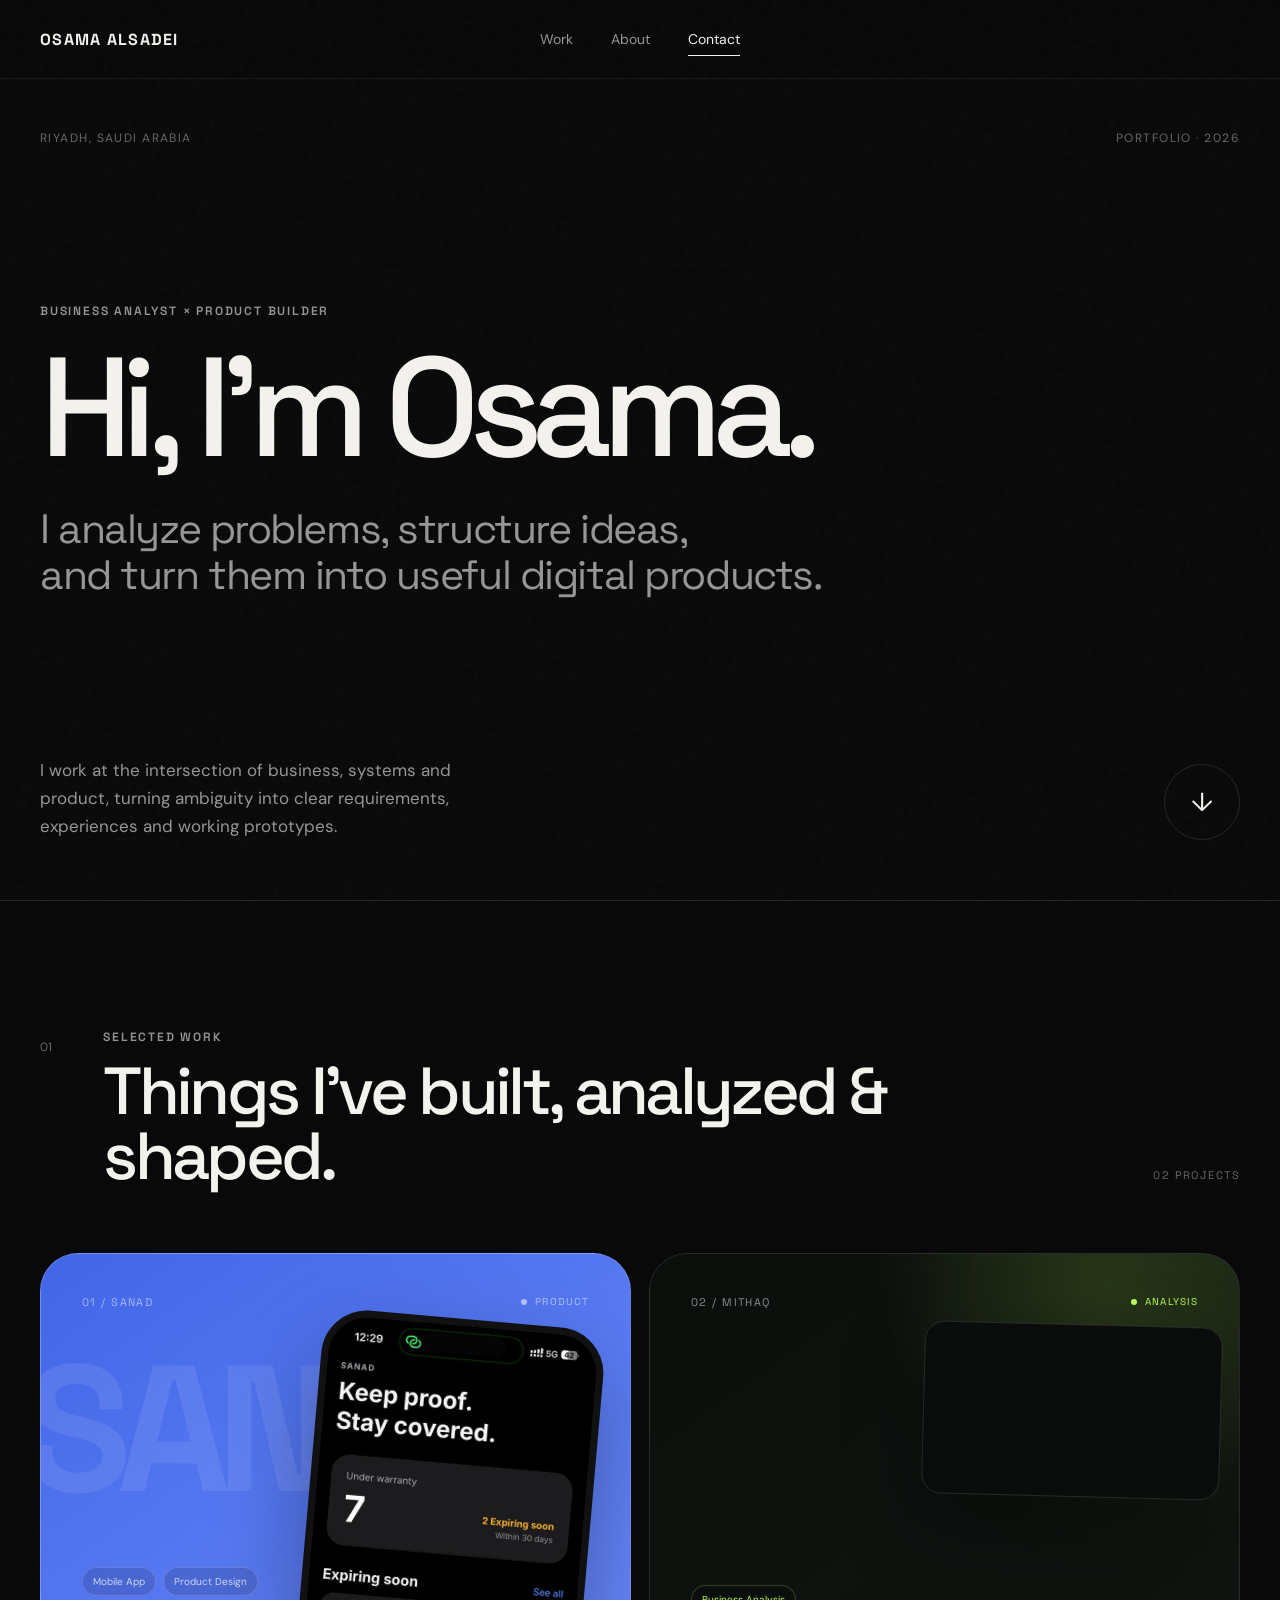
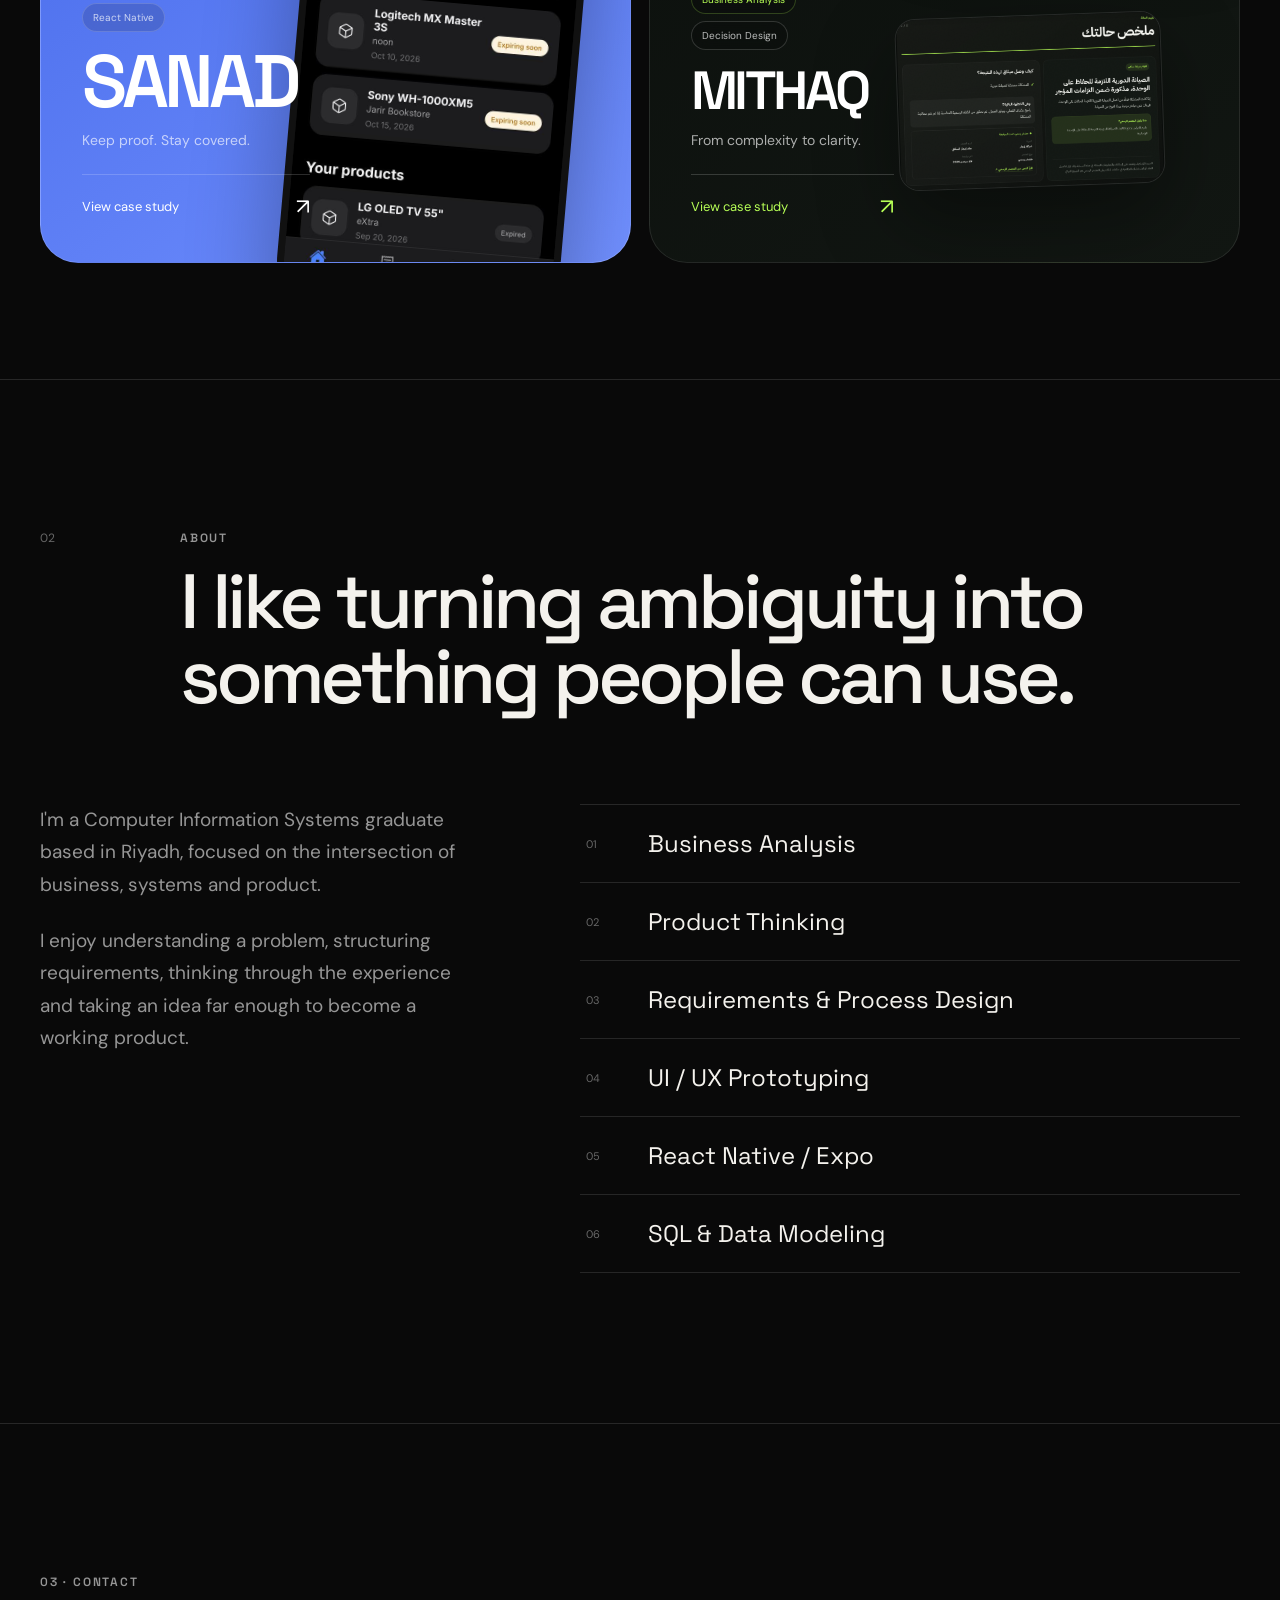
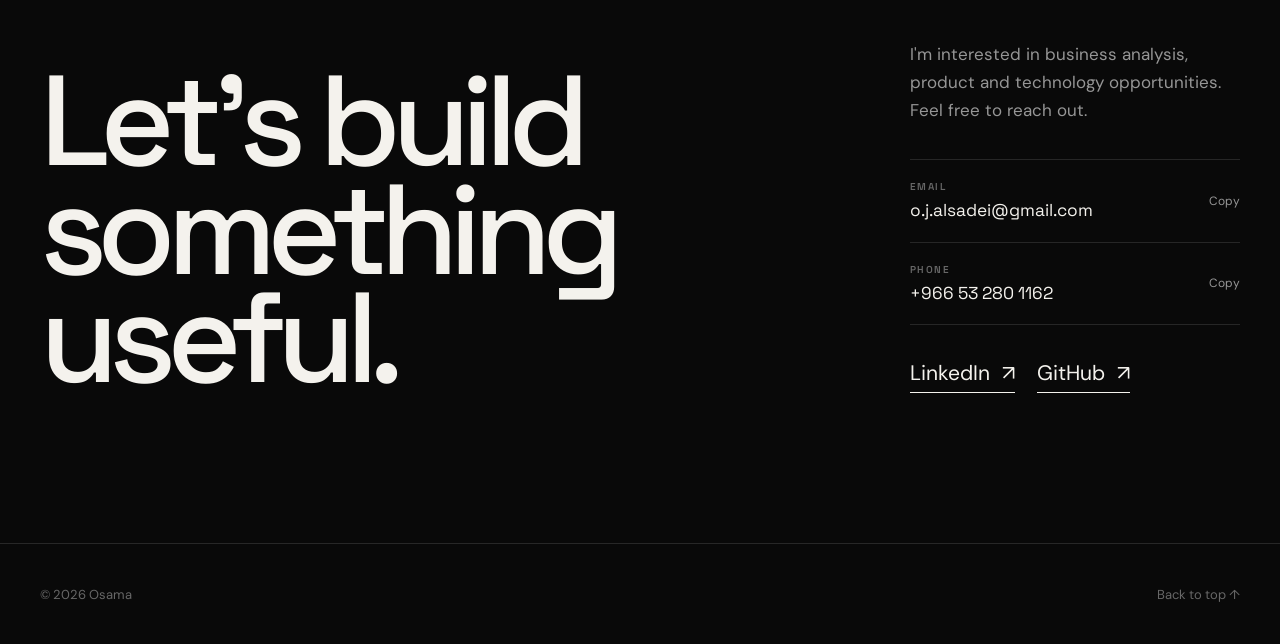
==== commit 11055b18: "Reorganize portfolio project structure" ====
--- a/index.html
+++ b/index.html
@@ -2152,7 +2152,7 @@
           ========================================= -->
 
           <a
-            href="sanad.html"
+            href="projects/sanad/index.html"
             class="work-card sanad-card reveal"
             aria-label="View Sanad case study"
           >
@@ -2160,7 +2160,7 @@
             <div class="sanad-phone">
 
               <img
-                src="home.png"
+                src="projects/sanad/assets/home.png"
                 alt="Sanad application home screen"
                 loading="eager"
                 decoding="async"
@@ -2241,7 +2241,7 @@
           ========================================= -->
 
           <a
-            href="mithaq.html"
+            href="projects/mithaq/index.html"
             class="work-card mithaq-card reveal"
             aria-label="View Mithaq case study"
           >
@@ -2263,7 +2263,7 @@
               >
 
                 <img
-                  src="mithaq-hero.png"
+                  src="projects/mithaq/assets/mithaq-hero.png"
                   alt=""
                   loading="lazy"
                   decoding="async"
@@ -2277,7 +2277,7 @@
               >
 
                 <img
-                  src="mithaq-cover.png"
+                  src="projects/mithaq/assets/mithaq-cover.png"
                   alt=""
                   loading="lazy"
                   decoding="async"
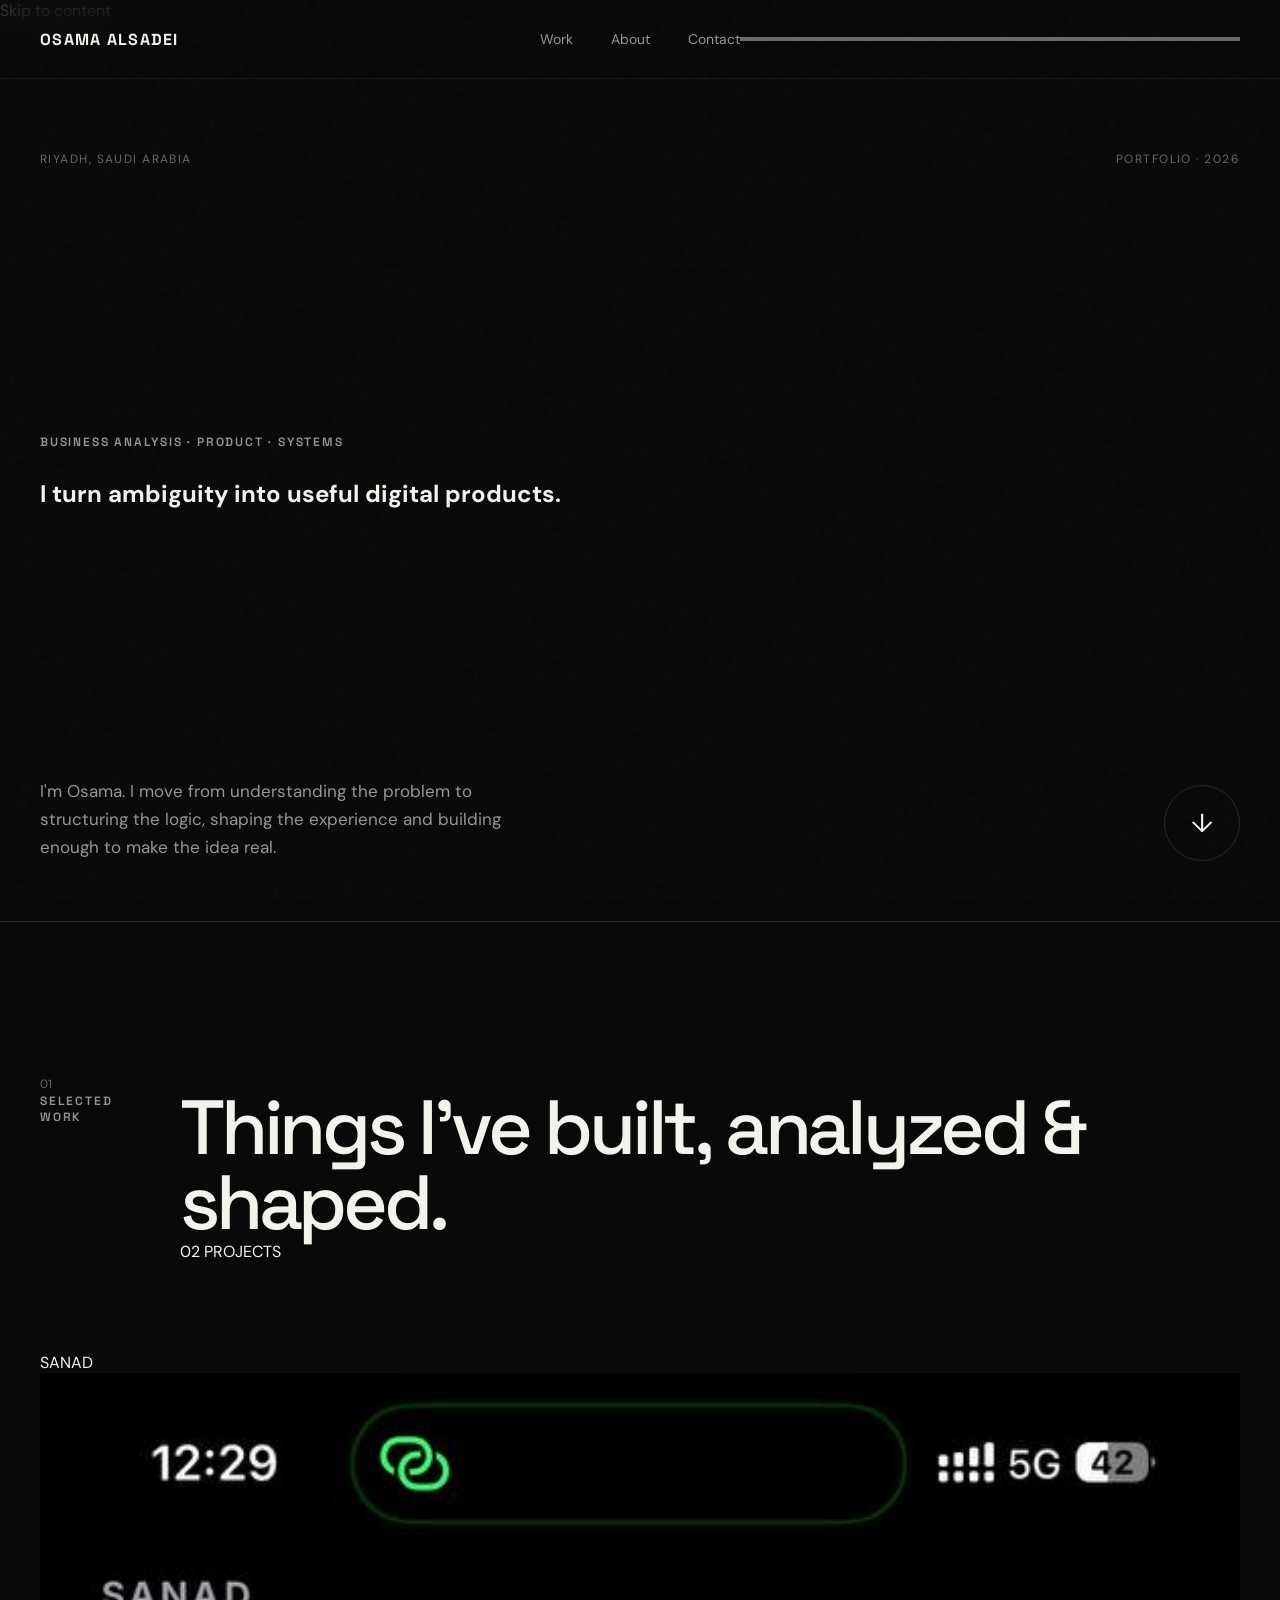
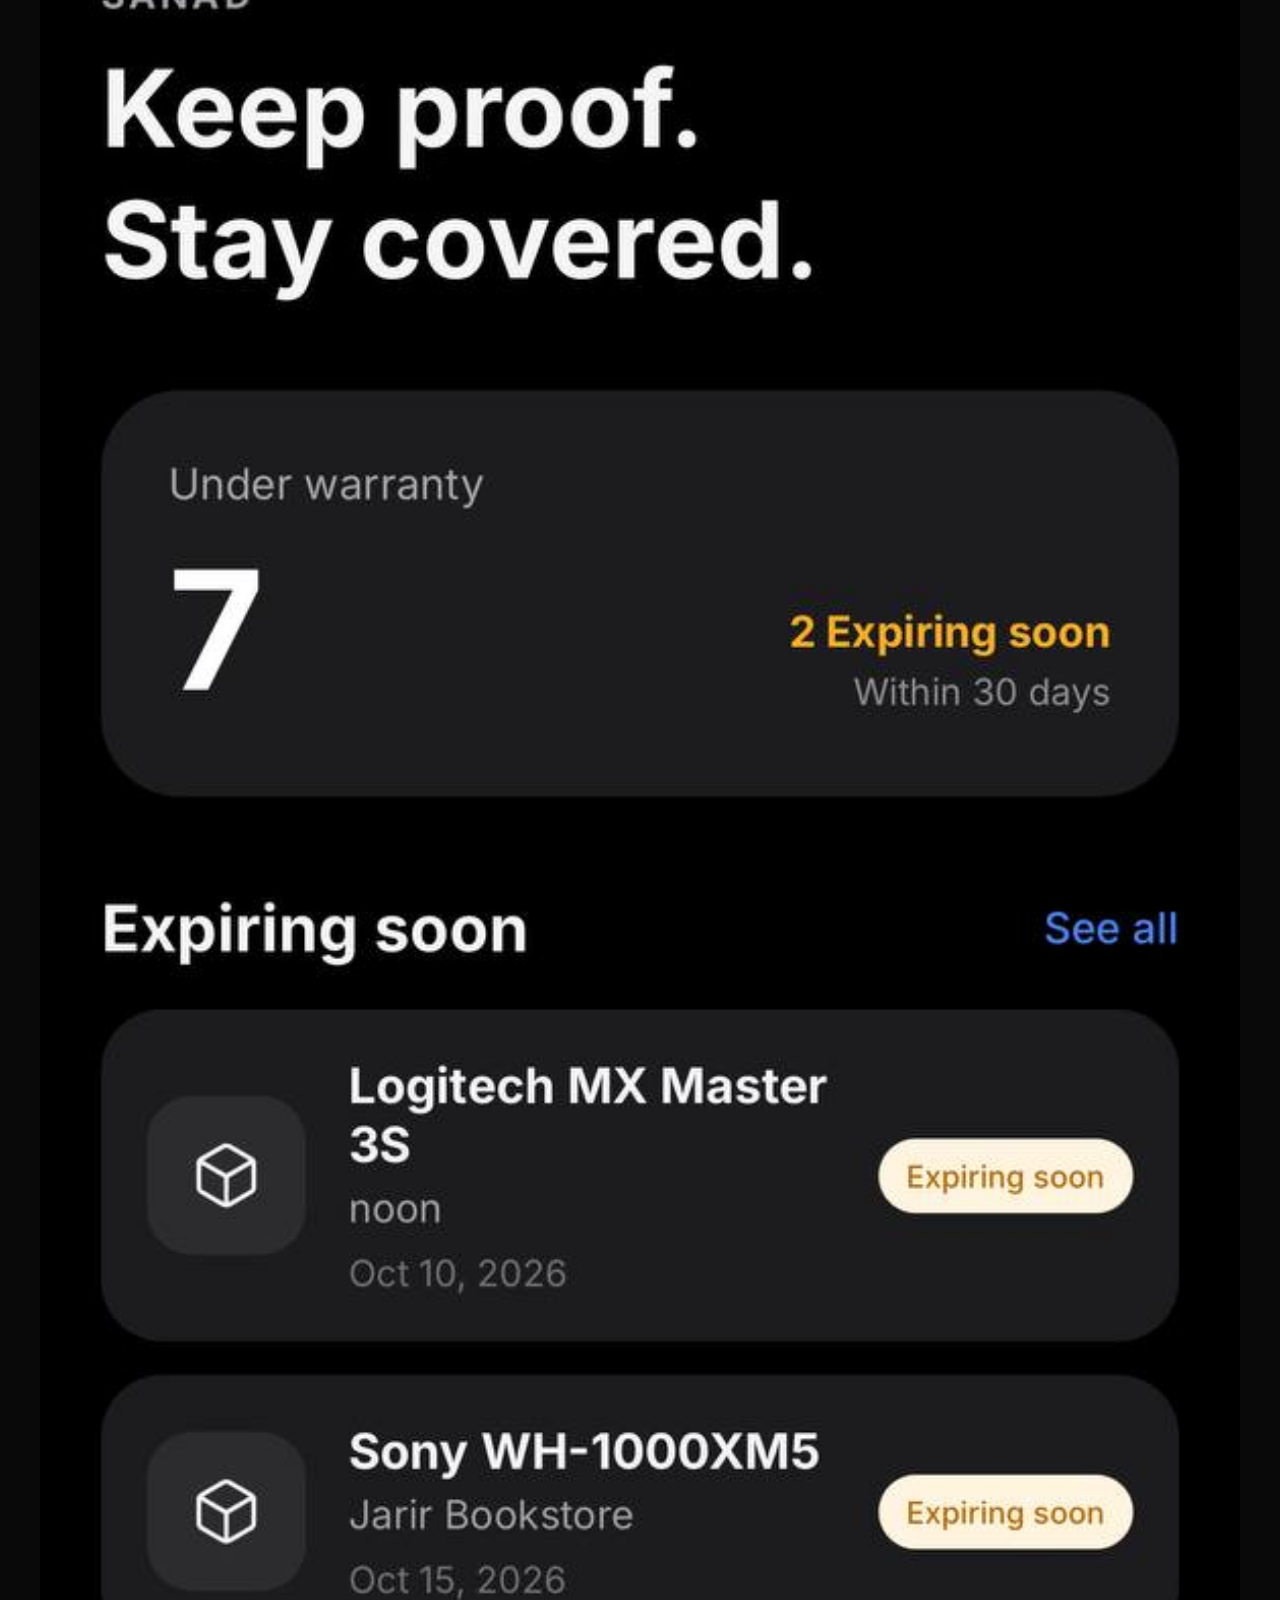
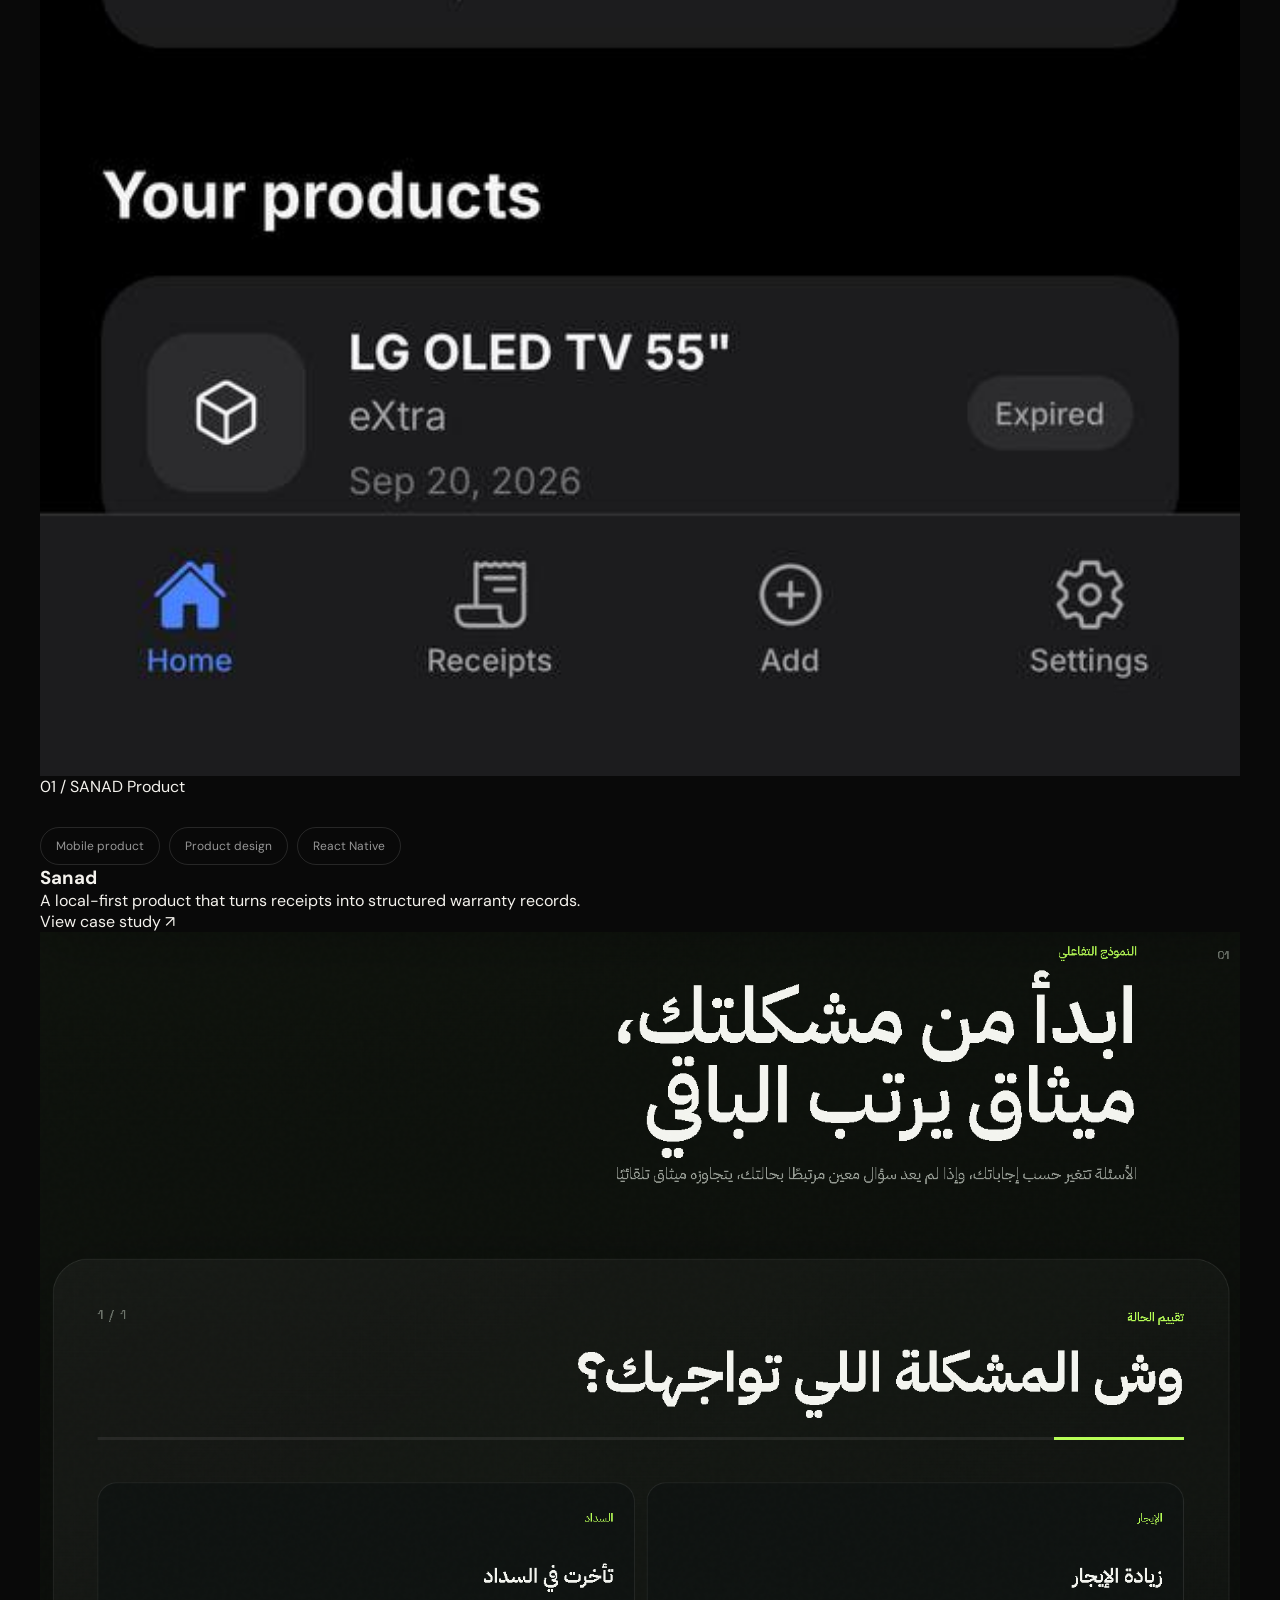
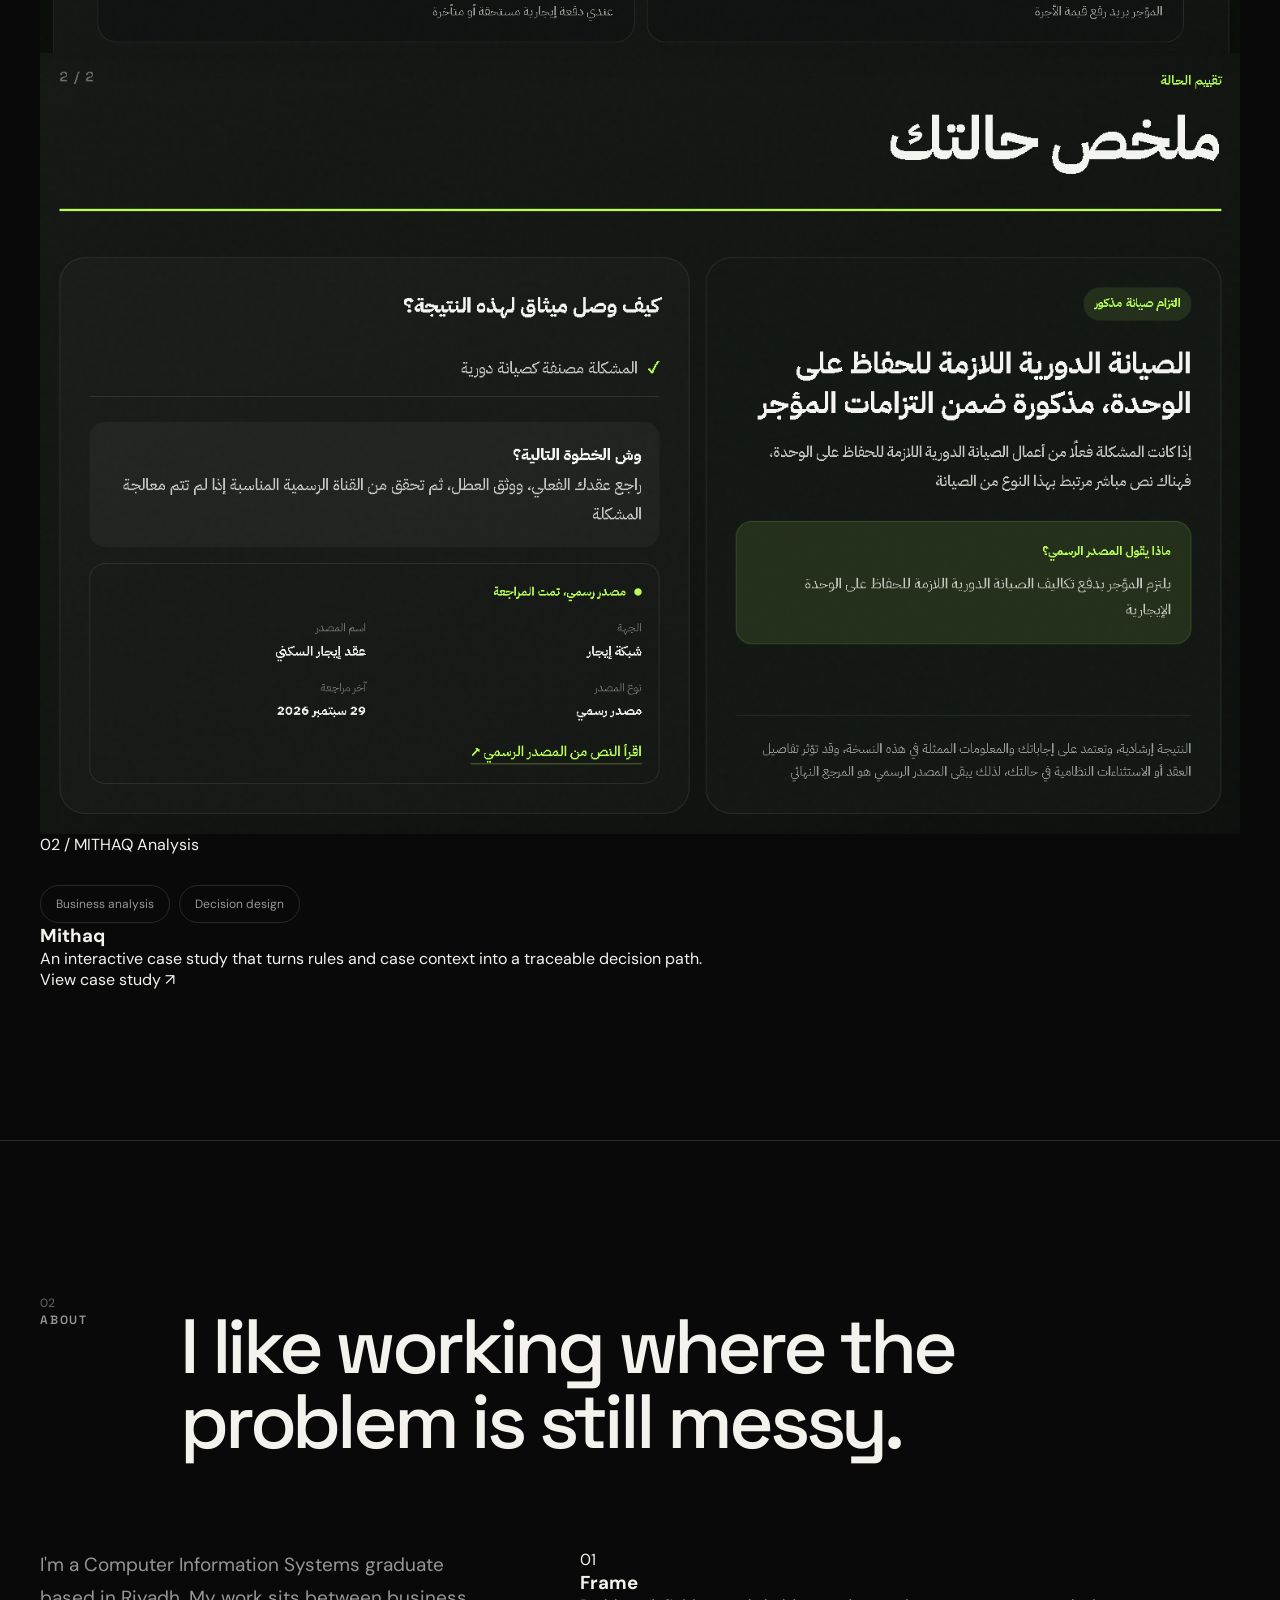
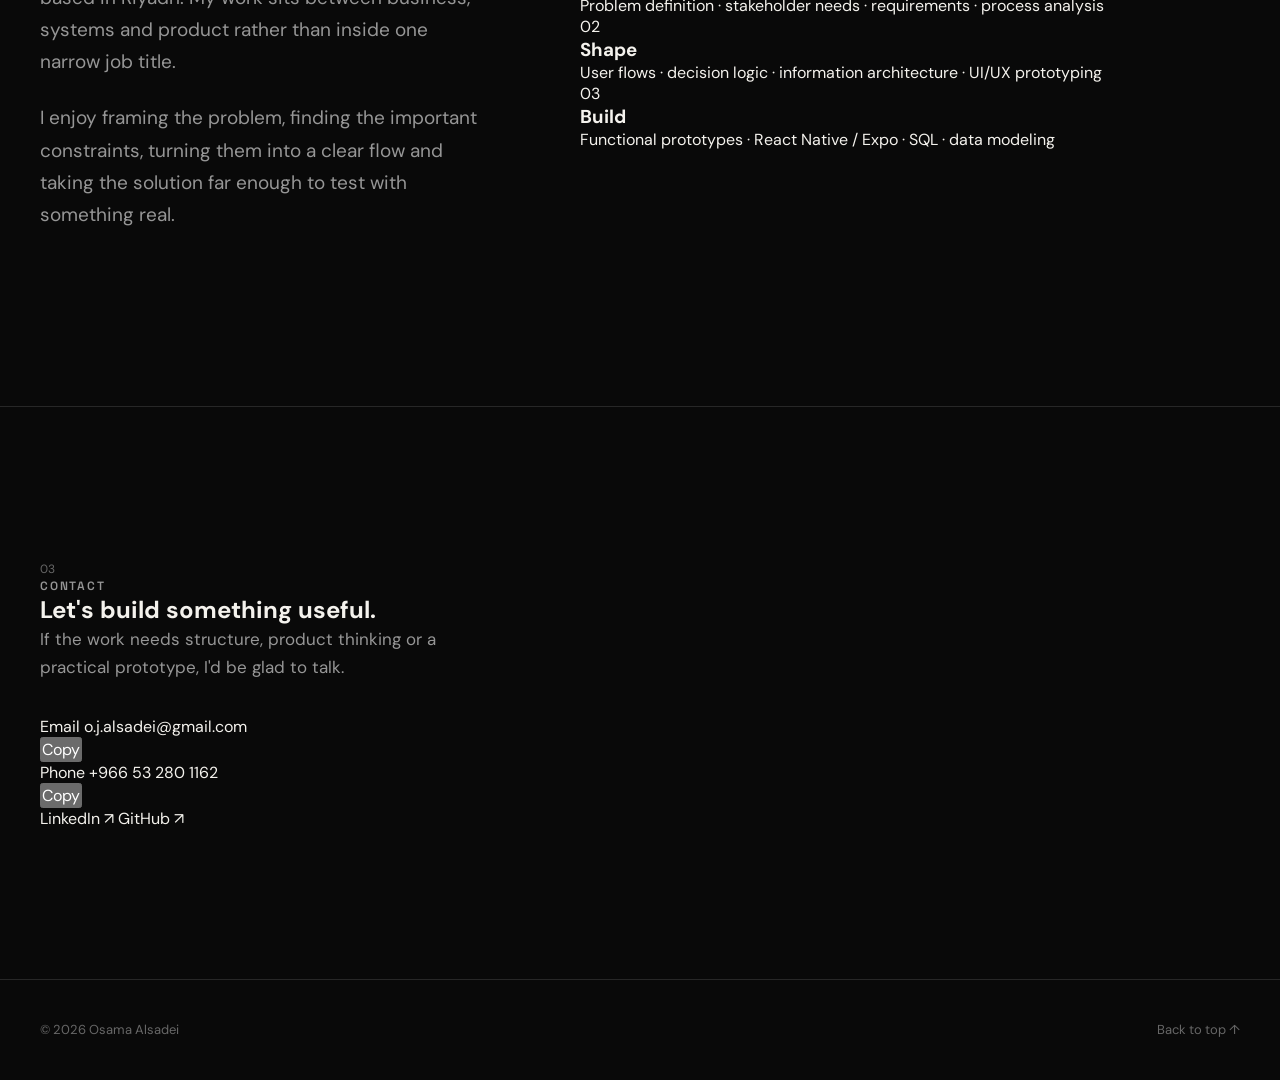
==== commit b9b148e6: "Update index.html" ====
--- a/index.html
+++ b/index.html
@@ -1,2711 +1,307 @@
 <!DOCTYPE html>
 <html lang="en">
-
 <head>
-
   <meta charset="UTF-8">
-
-  <meta
-    name="viewport"
-    content="width=device-width, initial-scale=1.0"
-  >
-
-  <meta
-    name="description"
-    content="Osama, Business Analyst and Product Builder based in Riyadh, Saudi Arabia. Selected work including Sanad and Mithaq."
-  >
-
-  <meta
-    name="author"
-    content="Osama"
-  >
-
-  <meta
-    name="theme-color"
-    content="#090909"
-  >
-
-  <meta
-    property="og:title"
-    content="Osama | Business Analyst & Product Builder"
-  >
-
-  <meta
-    property="og:description"
-    content="Business analysis, product thinking and practical digital products. Explore selected work including Sanad and Mithaq."
-  >
-
-  <meta
-    property="og:type"
-    content="website"
-  >
-
-  <meta
-    property="og:url"
-    content="https://ojalsadei.github.io/my-portfolio/"
-  >
-
-  <title>
-    Osama | Business Analyst & Product Builder
-  </title>
-
-
-  <link
-    rel="preconnect"
-    href="https://fonts.googleapis.com"
-  >
-
-  <link
-    rel="preconnect"
-    href="https://fonts.gstatic.com"
-    crossorigin
-  >
-
-  <link
-    href="https://fonts.googleapis.com/css2?family=DM+Sans:wght@400;500;600;700&family=Space+Grotesk:wght@400;500;600;700&display=swap"
-    rel="stylesheet"
-  >
-
-  <link
-    rel="stylesheet"
-    href="style.css"
-  >
-
-
-  <style>
-
-    /* =========================================
-       HERO
-    ========================================= */
-
-    .hero-main-intro {
-      margin:
-        auto
-        0;
-    }
-
-
-    .hero-intro-title {
-      margin-top:
-        26px;
-
-      font-family:
-        "Space Grotesk",
-        sans-serif;
-
-      font-size:
-        clamp(
-          82px,
-          11vw,
-          168px
-        );
-
-      line-height:
-        0.86;
-
-      font-weight:
-        500;
-
-      letter-spacing:
-        -0.075em;
-    }
-
-
-    .hero-intro-statement {
-      max-width:
-        1050px;
-
-      margin-top:
-        38px;
-
-      color:
-        var(--muted);
-
-      font-family:
-        "Space Grotesk",
-        sans-serif;
-
-      font-size:
-        clamp(
-          26px,
-          3.2vw,
-          48px
-        );
-
-      line-height:
-        1.14;
-
-      letter-spacing:
-        -0.035em;
-    }
-
-
-    /* =========================================
-       WORK SECTION
-    ========================================= */
-
-    .portfolio-work {
-      min-height:
-        100svh;
-
-      padding:
-        clamp(
-          110px,
-          10vw,
-          150px
-        )
-        0
-        clamp(
-          90px,
-          9vw,
-          130px
-        );
-
-      border-top:
-        1px solid
-        var(--line);
-
-      display:
-        flex;
-
-      align-items:
-        center;
-
-      overflow:
-        hidden;
-    }
-
-
-    .portfolio-work
-    .shell {
-      width:
-        var(--shell);
-    }
-
-
-    .work-heading-compact {
-      display:
-        flex;
-
-      justify-content:
-        space-between;
-
-      align-items:
-        flex-end;
-
-      gap:
-        40px;
-
-      margin-bottom:
-        clamp(
-          38px,
-          5vw,
-          68px
-        );
-    }
-
-
-    .work-heading-left {
-      display:
-        flex;
-
-      align-items:
-        flex-start;
-
-      gap:
-        clamp(
-          24px,
-          4vw,
-          58px
-        );
-    }
-
-
-    .work-heading-number {
-      padding-top:
-        10px;
-
-      color:
-        var(--faint);
-
-      font-size:
-        12px;
-    }
-
-
-    .work-heading-compact h2 {
-      max-width:
-        850px;
-
-      margin-top:
-        14px;
-
-      font-family:
-        "Space Grotesk",
-        sans-serif;
-
-      font-size:
-        clamp(
-          44px,
-          5.2vw,
-          78px
-        );
-
-      line-height:
-        0.98;
-
-      letter-spacing:
-        -0.055em;
-
-      font-weight:
-        500;
-    }
-
-
-    .work-count {
-      padding-bottom:
-        7px;
-
-      color:
-        var(--faint);
-
-      font-family:
-        "Space Grotesk",
-        sans-serif;
-
-      font-size:
-        11px;
-
-      letter-spacing:
-        0.13em;
-
-      white-space:
-        nowrap;
-    }
-
-
-    /* =========================================
-       PROJECT CARDS
-    ========================================= */
-
-    .work-cards {
-      height:
-        min(
-          610px,
-          65vw
-        );
-
-      min-height:
-        520px;
-
-      display:
-        flex;
-
-      gap:
-        18px;
-    }
-
-
-    .work-card {
-      position:
-        relative;
-
-      flex:
-        1 1 50%;
-
-      min-width:
-        0;
-
-      overflow:
-        hidden;
-
-      border:
-        1px solid
-        rgba(
-          255,
-          255,
-          255,
-          0.1
-        );
-
-      border-radius:
-        38px;
-
-      color:
-        white;
-
-      isolation:
-        isolate;
-
-      transition:
-        flex
-        0.65s
-        cubic-bezier(
-          0.22,
-          1,
-          0.36,
-          1
-        ),
-        transform
-        0.45s
-        cubic-bezier(
-          0.22,
-          1,
-          0.36,
-          1
-        ),
-        border-color
-        0.3s
-        ease;
-    }
-
-
-    .work-cards:has(.work-card:hover)
-    .work-card {
-      flex:
-        0.78
-        1
-        0;
-    }
-
-
-    .work-cards
-    .work-card:hover {
-      flex:
-        1.22
-        1
-        0;
-
-      transform:
-        translateY(
-          -5px
-        );
-    }
-
-
-    .work-card-inner {
-      position:
-        absolute;
-
-      inset:
-        0;
-
-      z-index:
-        5;
-
-      padding:
-        clamp(
-          24px,
-          3.2vw,
-          44px
-        );
-
-      display:
-        flex;
-
-      flex-direction:
-        column;
-
-      justify-content:
-        space-between;
-
-      pointer-events:
-        none;
-    }
-
-
-    .work-card-top {
-      display:
-        flex;
-
-      justify-content:
-        space-between;
-
-      align-items:
-        flex-start;
-
-      gap:
-        20px;
-    }
-
-
-    .work-card-index {
-      color:
-        rgba(
-          255,
-          255,
-          255,
-          0.52
-        );
-
-      font-family:
-        "Space Grotesk",
-        sans-serif;
-
-      font-size:
-        11px;
-
-      letter-spacing:
-        0.13em;
-    }
-
-
-    .work-card-type {
-      display:
-        flex;
-
-      align-items:
-        center;
-
-      gap:
-        8px;
-
-      color:
-        rgba(
-          255,
-          255,
-          255,
-          0.55
-        );
-
-      font-family:
-        "Space Grotesk",
-        sans-serif;
-
-      font-size:
-        10px;
-
-      letter-spacing:
-        0.13em;
-
-      text-transform:
-        uppercase;
-    }
-
-
-    .work-card-type::before {
-      content:
-        "";
-
-      width:
-        6px;
-
-      height:
-        6px;
-
-      border-radius:
-        50%;
-
-      background:
-        currentColor;
-    }
-
-
-    .work-card-bottom {
-      position:
-        relative;
-
-      z-index:
-        6;
-    }
-
-
-    .work-card-tags {
-      display:
-        flex;
-
-      flex-wrap:
-        wrap;
-
-      gap:
-        7px;
-
-      margin-bottom:
-        17px;
-    }
-
-
-    .work-card-tags span {
-      padding:
-        7px
-        10px;
-
-      border:
-        1px solid
-        rgba(
-          255,
-          255,
-          255,
-          0.16
-        );
-
-      border-radius:
-        999px;
-
-      background:
-        rgba(
-          0,
-          0,
-          0,
-          0.13
-        );
-
-      backdrop-filter:
-        blur(
-          10px
-        );
-
-      -webkit-backdrop-filter:
-        blur(
-          10px
-        );
-
-      color:
-        rgba(
-          255,
-          255,
-          255,
-          0.72
-        );
-
-      font-size:
-        10px;
-    }
-
-
-    .work-card h3 {
-      font-family:
-        "Space Grotesk",
-        sans-serif;
-
-      font-size:
-        clamp(
-          46px,
-          5.8vw,
-          86px
-        );
-
-      line-height:
-        0.88;
-
-      letter-spacing:
-        -0.065em;
-
-      font-weight:
-        600;
-    }
-
-
-    .work-card-subtitle {
-      max-width:
-        390px;
-
-      margin-top:
-        15px;
-
-      color:
-        rgba(
-          255,
-          255,
-          255,
-          0.66
-        );
-
-      font-size:
-        14px;
-
-      line-height:
-        1.6;
-    }
-
-
-    .work-card-link {
-      margin-top:
-        23px;
-
-      display:
-        flex;
-
-      justify-content:
-        space-between;
-
-      align-items:
-        center;
-
-      gap:
-        20px;
-
-      padding-top:
-        17px;
-
-      border-top:
-        1px solid
-        rgba(
-          255,
-          255,
-          255,
-          0.17
-        );
-
-      color:
-        white;
-
-      font-size:
-        13px;
-    }
-
-
-    .work-card-link i {
-      font-style:
-        normal;
-
-      font-size:
-        22px;
-
-      transition:
-        transform
-        0.3s
-        ease;
-    }
-
-
-    .work-card:hover
-    .work-card-link i {
-      transform:
-        translate(
-          4px,
-          -4px
-        );
-    }
-
-
-    /* =========================================
-       SANAD
-    ========================================= */
-
-    .sanad-card {
-      background:
-        linear-gradient(
-          145deg,
-          #4266e7,
-          #7190ff
-        );
-
-      border-color:
-        rgba(
-          255,
-          255,
-          255,
-          0.16
-        );
-    }
-
-
-    .sanad-card::before {
-      content:
-        "SANAD";
-
-      position:
-        absolute;
-
-      top:
-        17%;
-
-      left:
-        -3%;
-
-      z-index:
-        0;
-
-      font-family:
-        "Space Grotesk",
-        sans-serif;
-
-      font-size:
-        clamp(
-          105px,
-          14vw,
-          230px
-        );
-
-      font-weight:
-        700;
-
-      line-height:
-        0.8;
-
-      letter-spacing:
-        -0.085em;
-
-      color:
-        rgba(
-          255,
-          255,
-          255,
-          0.09
-        );
-
-      pointer-events:
-        none;
-    }
-
-
-    .sanad-phone {
-      position:
-        absolute;
-
-      width:
-        min(
-          325px,
-          48%
-        );
-
-      top:
-        8%;
-
-      right:
-        8%;
-
-      z-index:
-        2;
-
-      overflow:
-        hidden;
-
-      border:
-        7px solid
-        #111;
-
-      border-radius:
-        46px;
-
-      background:
-        #111;
-
-      box-shadow:
-        0
-        40px
-        90px
-        rgba(
-          0,
-          0,
-          0,
-          0.32
-        );
-
-      transform:
-        rotate(
-          5deg
-        )
-        translateY(
-          15px
-        );
-
-      transition:
-        transform
-        0.65s
-        cubic-bezier(
-          0.22,
-          1,
-          0.36,
-          1
-        );
-    }
-
-
-    .sanad-phone img {
-      display:
-        block;
-
-      width:
-        100%;
-    }
-
-
-    .sanad-phone::before {
-      content:
-        "";
-
-      position:
-        absolute;
-
-      z-index:
-        3;
-
-      top:
-        9px;
-
-      left:
-        50%;
-
-      width:
-        31%;
-
-      height:
-        19px;
-
-      transform:
-        translateX(
-          -50%
-        );
-
-      border-radius:
-        999px;
-
-      background:
-        #050505;
-    }
-
-
-    .sanad-card:hover
-    .sanad-phone {
-      transform:
-        rotate(
-          1deg
-        )
-        translateY(
-          -7px
-        )
-        scale(
-          1.025
-        );
-    }
-
-
-    .sanad-card
-    .work-card-bottom {
-      width:
-        45%;
-
-      max-width:
-        340px;
-    }
-
-
-    /* =========================================
-       MITHAQ
-    ========================================= */
-
-    .mithaq-card {
-      background:
-        radial-gradient(
-          circle
-          at
-          78%
-          5%,
-          rgba(
-            183,
-            255,
-            86,
-            0.085
-          ),
-          transparent
-          31%
-        ),
-        linear-gradient(
-          145deg,
-          #0b0f0c,
-          #121713
-        );
-    }
-
-
-    .mithaq-card:hover {
-      border-color:
-        rgba(
-          183,
-          255,
-          86,
-          0.28
-        );
-    }
-
-
-    .mithaq-card
-    .work-card-type {
-      color:
-        #b7ff56;
-    }
-
-
-    .mithaq-card
-    .work-card-bottom {
-      width:
-        40%;
-
-      max-width:
-        310px;
-    }
-
-
-    .mithaq-card
-    .work-card-tags
-    span:first-child {
-      border-color:
-        rgba(
-          183,
-          255,
-          86,
-          0.22
-        );
-
-      color:
-        #b7ff56;
-    }
-
-
-    .mithaq-card
-    .work-card-link {
-      color:
-        #b7ff56;
-    }
-
-
-    .mithaq-card h3 {
-      font-size:
-        clamp(
-          46px,
-          4.2vw,
-          68px
-        );
-    }
-
-
-    .mithaq-stage {
-      position:
-        absolute;
-
-      top:
-        9%;
-
-      right:
-        3%;
-
-      bottom:
-        9%;
-
-      width:
-        55%;
-
-      z-index:
-        2;
-
-      pointer-events:
-        none;
-    }
-
-
-    .mithaq-shot {
-      position:
-        absolute;
-
-      overflow:
-        hidden;
-
-      border:
-        1px solid
-        rgba(
-          255,
-          255,
-          255,
-          0.12
-        );
-
-      border-radius:
-        20px;
-
-      background:
-        #090c0a;
-
-      box-shadow:
-        0
-        32px
-        80px
-        rgba(
-          0,
-          0,
-          0,
-          0.38
-        );
-
-      transition:
-        transform
-        0.65s
-        cubic-bezier(
-          0.22,
-          1,
-          0.36,
-          1
-        );
-    }
-
-
-    .mithaq-shot img {
-      display:
-        block;
-
-      width:
-        100%;
-
-      height:
-        100%;
-
-      object-fit:
-        contain;
-    }
-
-
-    .mithaq-shot-start {
-      width:
-        92%;
-
-      aspect-ratio:
-        1.72 / 1;
-
-      top:
-        3%;
-
-      right:
-        0;
-
-      transform:
-        rotate(
-          1.5deg
-        );
-    }
-
-
-    .mithaq-shot-result {
-      width:
-        82%;
-
-      aspect-ratio:
-        1.54 / 1;
-
-      bottom:
-        4%;
-
-      left:
-        0;
-
-      z-index:
-        3;
-
-      transform:
-        rotate(
-          -2deg
-        );
-    }
-
-
-    .mithaq-card:hover
-    .mithaq-shot-start {
-      transform:
-        rotate(
-          2.5deg
-        )
-        translate(
-          10px,
-          -7px
-        );
-    }
-
-
-    .mithaq-card:hover
-    .mithaq-shot-result {
-      transform:
-        rotate(
-          -0.5deg
-        )
-        translate(
-          -7px,
-          -10px
-        );
-    }
-
-
-    .mithaq-glow {
-      position:
-        absolute;
-
-      width:
-        380px;
-
-      height:
-        380px;
-
-      top:
-        -160px;
-
-      right:
-        -100px;
-
-      border-radius:
-        50%;
-
-      background:
-        rgba(
-          183,
-          255,
-          86,
-          0.07
-        );
-
-      filter:
-        blur(
-          60px
-        );
-
-      pointer-events:
-        none;
-    }
-
-
-    /* =========================================
-       SWIPE HINT
-    ========================================= */
-
-    .work-swipe-hint {
-      display:
-        none;
-    }
-
-
-    /* =========================================
-       TABLET
-    ========================================= */
-
-    @media
-    (max-width: 1100px)
-    and
-    (min-width: 761px) {
-
-      .work-cards {
-        height:
-          570px;
-      }
-
-
-      .sanad-phone {
-        width:
-          47%;
-
-        right:
-          4%;
-      }
-
-
-      .sanad-card
-      .work-card-bottom {
-        width:
-          48%;
-      }
-
-
-      .mithaq-card
-      .work-card-bottom {
-        width:
-          43%;
-      }
-
-
-      .mithaq-stage {
-        width:
-          53%;
-
-        right:
-          2%;
-      }
-
-
-      .mithaq-card h3 {
-        font-size:
-          48px;
-      }
-
-    }
-
-
-    /* =========================================
-       MOBILE
-    ========================================= */
-
-    @media
-    (max-width: 760px) {
-
-      .hero-main-intro {
-        margin:
-          auto
-          0;
-      }
-
-
-      .hero-intro-title {
-        margin-top:
-          20px;
-
-        font-size:
-          clamp(
-            64px,
-            18vw,
-            90px
-          );
-
-        line-height:
-          0.88;
-      }
-
-
-      .hero-intro-statement {
-        margin-top:
-          27px;
-
-        max-width:
-          330px;
-
-        font-size:
-          26px;
-
-        line-height:
-          1.18;
-      }
-
-
-      .portfolio-work {
-        min-height:
-          auto;
-
-        padding:
-          105px
-          0
-          95px;
-
-        overflow:
-          hidden;
-      }
-
-
-      .work-heading-compact {
-        align-items:
-          flex-start;
-
-        margin-bottom:
-          38px;
-      }
-
-
-      .work-heading-left {
-        gap:
-          17px;
-      }
-
-
-      .work-heading-number {
-        padding-top:
-          7px;
-      }
-
-
-      .work-heading-compact h2 {
-        max-width:
-          300px;
-
-        font-size:
-          42px;
-
-        line-height:
-          0.98;
-      }
-
-
-      .work-count {
-        display:
-          none;
-      }
-
-
-      /* Mobile rail */
-
-      .work-cards {
-        width:
-          100vw;
-
-        height:
-          510px;
-
-        min-height:
-          0;
-
-        margin-left:
-          calc(
-            (
-              100vw
-              -
-              var(--shell)
-            )
-            /
-            -2
-          );
-
-        margin-right:
-          calc(
-            (
-              100vw
-              -
-              var(--shell)
-            )
-            /
-            -2
-          );
-
-        padding:
-          0
-          18px
-          14px;
-
-        display:
-          flex;
-
-        gap:
-          14px;
-
-        overflow-x:
-          auto;
-
-        overflow-y:
-          hidden;
-
-        scroll-snap-type:
-          x mandatory;
-
-        scroll-padding-inline:
-          18px;
-
-        scrollbar-width:
-          none;
-
-        -webkit-overflow-scrolling:
-          touch;
-      }
-
-
-      .work-cards::-webkit-scrollbar {
-        display:
-          none;
-      }
-
-
-      .work-card,
-      .work-cards:has(.work-card:hover)
-      .work-card,
-      .work-cards
-      .work-card:hover {
-        flex:
-          0
-          0
-          78vw;
-
-        width:
-          78vw;
-
-        max-width:
-          380px;
-
-        height:
-          490px;
-
-        transform:
-          none;
-
-        border-radius:
-          30px;
-
-        scroll-snap-align:
-          start;
-      }
-
-
-      .work-card-inner {
-        padding:
-          22px;
-
-        z-index:
-          6;
-      }
-
-
-      .work-card-top {
-        position:
-          relative;
-
-        z-index:
-          7;
-      }
-
-
-      .work-card-index,
-      .work-card-type {
-        font-size:
-          9px;
-      }
-
-
-      .work-card-bottom {
-        position:
-          relative;
-
-        z-index:
-          7;
-      }
-
-
-      .work-card h3 {
-        font-size:
-          41px;
-
-        line-height:
-          0.9;
-      }
-
-
-      .work-card-subtitle {
-        margin-top:
-          8px;
-
-        font-size:
-          12px;
-
-        line-height:
-          1.4;
-      }
-
-
-      .work-card-tags {
-        gap:
-          5px;
-
-        margin-bottom:
-          10px;
-      }
-
-
-      .work-card-tags span {
-        padding:
-          5px
-          8px;
-
-        font-size:
-          8px;
-      }
-
-
-      .work-card-link {
-        margin-top:
-          13px;
-
-        padding-top:
-          12px;
-
-        font-size:
-          11px;
-      }
-
-
-      .work-card-link i {
-        font-size:
-          17px;
-      }
-
-
-      /* =========================================
-         SANAD MOBILE
-      ========================================= */
-
-      .sanad-card::after {
-        content:
-          "";
-
-        position:
-          absolute;
-
-        inset:
-          41%
-          0
-          0;
-
-        z-index:
-          3;
-
-        background:
-          linear-gradient(
-            to bottom,
-            rgba(
-              70,
-              103,
-              232,
-              0
-            ),
-            rgba(
-              65,
-              95,
-              215,
-              0.93
-            )
-            38%,
-            rgba(
-              54,
-              80,
-              185,
-              1
-            )
-            100%
-          );
-
-        pointer-events:
-          none;
-      }
-
-
-      .sanad-card::before {
-        top:
-          22%;
-
-        left:
-          -5%;
-
-        font-size:
-          90px;
-      }
-
-
-      .sanad-phone {
-        width:
-          41%;
-
-        top:
-          14%;
-
-        right:
-          5%;
-
-        border-width:
-          4px;
-
-        border-radius:
-          28px;
-
-        transform:
-          rotate(
-            5deg
-          );
-      }
-
-
-      .sanad-phone::before {
-        height:
-          11px;
-
-        top:
-          5px;
-      }
-
-
-      .sanad-card:hover
-      .sanad-phone {
-        transform:
-          rotate(
-            5deg
-          );
-      }
-
-
-      .sanad-card
-      .work-card-bottom {
-        width:
-          67%;
-
-        max-width:
-          none;
-      }
-
-
-      .sanad-card
-      .work-card-tags
-      span:nth-child(3) {
-        display:
-          none;
-      }
-
-
-      /* =========================================
-         MITHAQ MOBILE
-      ========================================= */
-
-      .mithaq-card::after {
-        content:
-          "";
-
-        position:
-          absolute;
-
-        inset:
-          51%
-          0
-          0;
-
-        z-index:
-          3;
-
-        background:
-          linear-gradient(
-            to bottom,
-            rgba(
-              11,
-              15,
-              12,
-              0
-            ),
-            rgba(
-              11,
-              15,
-              12,
-              0.91
-            )
-            35%,
-            #0b0f0c
-            100%
-          );
-
-        pointer-events:
-          none;
-      }
-
-
-      .mithaq-stage {
-        width:
-          88%;
-
-        height:
-          46%;
-
-        top:
-          12%;
-
-        right:
-          6%;
-
-        bottom:
-          auto;
-
-        z-index:
-          2;
-      }
-
-
-      .mithaq-shot {
-        border-radius:
-          12px;
-
-        background:
-          #080b09;
-      }
-
-
-      .mithaq-shot img {
-        width:
-          100%;
-
-        height:
-          100%;
-
-        object-fit:
-          contain;
-      }
-
-
-      .mithaq-shot-start {
-        width:
-          88%;
-
-        aspect-ratio:
-          1.72 / 1;
-
-        top:
-          0;
-
-        right:
-          0;
-
-        transform:
-          rotate(
-            1.5deg
-          );
-      }
-
-
-      .mithaq-shot-result {
-        width:
-          76%;
-
-        aspect-ratio:
-          1.54 / 1;
-
-        bottom:
-          -1%;
-
-        left:
-          0;
-
-        transform:
-          rotate(
-            -1.5deg
-          );
-      }
-
-
-      .mithaq-card:hover
-      .mithaq-shot-start {
-        transform:
-          rotate(
-            1.5deg
-          );
-      }
-
-
-      .mithaq-card:hover
-      .mithaq-shot-result {
-        transform:
-          rotate(
-            -1.5deg
-          );
-      }
-
-
-      .mithaq-card
-      .work-card-bottom {
-        width:
-          72%;
-
-        max-width:
-          none;
-      }
-
-
-      .mithaq-card h3 {
-        font-size:
-          39px;
-      }
-
-
-      .mithaq-card {
-        box-shadow:
-          inset
-          1px
-          0
-          0
-          rgba(
-            183,
-            255,
-            86,
-            0.08
-          );
-      }
-
-
-      /* Swipe hint */
-
-      .work-swipe-hint {
-        margin-top:
-          11px;
-
-        display:
-          flex;
-
-        align-items:
-          center;
-
-        gap:
-          7px;
-
-        color:
-          var(--faint);
-
-        font-family:
-          "Space Grotesk",
-          sans-serif;
-
-        font-size:
-          9px;
-
-        letter-spacing:
-          0.12em;
-
-        text-transform:
-          uppercase;
-      }
-
-
-      .work-swipe-hint span {
-        width:
-          15px;
-
-        height:
-          3px;
-
-        border-radius:
-          99px;
-
-        background:
-          var(--surface-3);
-      }
-
-
-      .work-swipe-hint
-      span:first-child {
-        width:
-          28px;
-
-        background:
-          var(--text);
-      }
-
-    }
-
-
-    /* =========================================
-       SMALL MOBILE
-    ========================================= */
-
-    @media
-    (max-width: 400px) {
-
-      .work-card,
-      .work-cards:has(.work-card:hover)
-      .work-card,
-      .work-cards
-      .work-card:hover {
-        flex-basis:
-          76vw;
-
-        width:
-          76vw;
-      }
-
-
-      .work-heading-compact h2 {
-        font-size:
-          38px;
-      }
-
-
-      .hero-intro-title {
-        font-size:
-          62px;
-      }
-
-
-      .hero-intro-statement {
-        font-size:
-          24px;
-      }
-
-    }
-
-
-    /* =========================================
-       REDUCED MOTION
-    ========================================= */
-
-    @media
-    (prefers-reduced-motion: reduce) {
-
-      .work-card,
-      .sanad-phone,
-      .mithaq-shot {
-        transition:
-          none;
-      }
-
-    }
-
-  </style>
-
+  <meta name="viewport" content="width=device-width, initial-scale=1.0, viewport-fit=cover">
+  <meta name="description" content="Osama Alsadei's portfolio — business analysis, product thinking, systems and hands-on prototyping. Selected work includes Sanad and Mithaq.">
+  <meta name="author" content="Osama Alsadei">
+  <meta name="robots" content="index, follow">
+  <meta name="theme-color" content="#090909">
+  <meta name="color-scheme" content="dark">
+
+  <link rel="canonical" href="https://ojalsadei.github.io/my-portfolio/">
+
+  <meta property="og:title" content="Osama Alsadei — Portfolio">
+  <meta property="og:description" content="Business analysis, product thinking, systems and practical digital products.">
+  <meta property="og:type" content="website">
+  <meta property="og:url" content="https://ojalsadei.github.io/my-portfolio/">
+  <meta property="og:site_name" content="Osama Alsadei Portfolio">
+
+  <meta name="twitter:card" content="summary">
+  <meta name="twitter:title" content="Osama Alsadei — Portfolio">
+  <meta name="twitter:description" content="Business analysis, product thinking, systems and practical digital products.">
+
+  <title>Osama Alsadei — Business Analysis, Product & Systems</title>
+
+  <link rel="preconnect" href="https://fonts.googleapis.com">
+  <link rel="preconnect" href="https://fonts.gstatic.com" crossorigin>
+  <link href="https://fonts.googleapis.com/css2?family=DM+Sans:wght@400;500;600;700&family=Space+Grotesk:wght@400;500;600;700&display=swap" rel="stylesheet">
+  <link rel="stylesheet" href="style.css">
+
+  <script type="application/ld+json">
+  {
+    "@context": "https://schema.org",
+    "@type": "Person",
+    "name": "Osama Alsadei",
+    "url": "https://ojalsadei.github.io/my-portfolio/",
+    "sameAs": [
+      "https://www.linkedin.com/in/osama-alsadei/",
+      "https://github.com/ojalsadei"
+    ],
+    "knowsAbout": [
+      "Business Analysis",
+      "Product Thinking",
+      "Systems Analysis",
+      "Prototyping",
+      "React Native",
+      "SQL"
+    ]
+  }
+  </script>
 </head>
 
-
 <body>
-
-  <div class="noise"></div>
-
-
-  <!-- HEADER -->
-
-  <header class="site-header">
-
-    <nav class="nav shell">
-
-      <a
-        href="#top"
-        class="brand"
-        aria-label="Back to top"
-      >
+  <a class="skip-link" href="#main">Skip to content</a>
+  <div class="noise" aria-hidden="true"></div>
+
+  <header class="site-header" id="siteHeader">
+    <nav class="nav shell" aria-label="Primary navigation">
+      <a href="#top" class="brand" aria-label="Osama Alsadei — back to top">
         OSAMA ALSADEI
       </a>
 
-
-      <div class="nav-links">
-
-        <a href="#work">
-          Work
-        </a>
-
-        <a href="#about">
-          About
-        </a>
-
-        <a href="#contact">
-          Contact
-        </a>
-
-      </div>
-
+      <div class="nav-links" aria-label="Portfolio sections">
+        <a href="#work">Work</a>
+        <a href="#about">About</a>
+        <a href="#contact">Contact</a>
+      </div>
 
       <button
-        class="mobile-menu-button"
-        id="mobileMenuButton"
+        class="menu-button"
+        id="menuButton"
         type="button"
         aria-label="Open navigation"
         aria-controls="mobileMenu"
         aria-expanded="false"
       >
-
         <span></span>
         <span></span>
-
       </button>
-
     </nav>
 
-
-    <div
-      class="mobile-menu"
-      id="mobileMenu"
-      aria-hidden="true"
-    >
-
-      <a href="#work">
-
-        <span>
-          01
-        </span>
-
-        Work
-
-      </a>
-
-
-      <a href="#about">
-
-        <span>
-          02
-        </span>
-
-        About
-
-      </a>
-
-
-      <a href="#contact">
-
-        <span>
-          03
-        </span>
-
-        Contact
-
-      </a>
-
+    <nav class="mobile-menu shell" id="mobileMenu" aria-label="Mobile navigation" aria-hidden="true">
+      <a href="#work"><span>01</span>Work</a>
+      <a href="#about"><span>02</span>About</a>
+      <a href="#contact"><span>03</span>Contact</a>
+    </nav>
+  </header>
+
+  <main id="main">
+    <section class="hero shell" id="top" aria-labelledby="hero-title">
+      <div class="hero-meta page-enter page-enter-1">
+        <span>Riyadh, Saudi Arabia</span>
+        <span>Portfolio · 2026</span>
+      </div>
+
+      <div class="hero-main">
+        <p class="eyebrow page-enter page-enter-2">Business analysis · product · systems</p>
+        <h1 id="hero-title" class="page-enter page-enter-3">
+          I turn ambiguity into useful digital products.
+        </h1>
+      </div>
+
+      <div class="hero-footer page-enter page-enter-4">
+        <p>
+          I'm Osama. I move from understanding the problem to structuring the logic,
+          shaping the experience and building enough to make the idea real.
+        </p>
+
+        <a href="#work" class="scroll-button" aria-label="View selected work">
+          <span aria-hidden="true">↓</span>
+        </a>
+      </div>
+    </section>
+
+    <section class="work-section" id="work" aria-labelledby="work-title">
+      <div class="shell">
+        <div class="section-heading work-heading">
+          <div class="section-kicker">
+            <span class="section-number">01</span>
+            <p class="eyebrow">Selected work</p>
+          </div>
+
+          <div class="section-title-row">
+            <h2 id="work-title">Things I've built, analyzed & shaped.</h2>
+            <span class="project-count">02 PROJECTS</span>
+          </div>
+        </div>
+
+        <div class="work-grid">
+          <a class="project-card project-card--sanad" href="projects/sanad/index.html" aria-label="View Sanad case study">
+            <div class="project-art project-art--sanad" aria-hidden="true">
+              <div class="sanad-word">SANAD</div>
+              <div class="phone-mockup">
+                <img src="projects/sanad/assets/home.png" alt="" loading="lazy" decoding="async">
+              </div>
+            </div>
+
+            <div class="project-card-top">
+              <span>01 / SANAD</span>
+              <span class="project-type">Product</span>
+            </div>
+
+            <div class="project-card-copy">
+              <div class="project-tags" aria-label="Sanad disciplines">
+                <span>Mobile product</span>
+                <span>Product design</span>
+                <span>React Native</span>
+              </div>
+
+              <h3>Sanad</h3>
+              <p>A local-first product that turns receipts into structured warranty records.</p>
+
+              <div class="project-link-line">
+                <span>View case study</span>
+                <span aria-hidden="true">↗</span>
+              </div>
+            </div>
+          </a>
+
+          <a class="project-card project-card--mithaq" href="projects/mithaq/index.html" aria-label="View Mithaq case study">
+            <div class="project-art project-art--mithaq" aria-hidden="true">
+              <div class="mithaq-glow"></div>
+              <div class="mithaq-shot mithaq-shot--one">
+                <img src="projects/mithaq/assets/mithaq-hero.png" alt="" loading="lazy" decoding="async">
+              </div>
+              <div class="mithaq-shot mithaq-shot--two">
+                <img src="projects/mithaq/assets/mithaq-cover.png" alt="" loading="lazy" decoding="async">
+              </div>
+            </div>
+
+            <div class="project-card-top">
+              <span>02 / MITHAQ</span>
+              <span class="project-type">Analysis</span>
+            </div>
+
+            <div class="project-card-copy">
+              <div class="project-tags" aria-label="Mithaq disciplines">
+                <span>Business analysis</span>
+                <span>Decision design</span>
+              </div>
+
+              <h3>Mithaq</h3>
+              <p>An interactive case study that turns rules and case context into a traceable decision path.</p>
+
+              <div class="project-link-line">
+                <span>View case study</span>
+                <span aria-hidden="true">↗</span>
+              </div>
+            </div>
+          </a>
+        </div>
+      </div>
+    </section>
+
+    <section class="about-section" id="about" aria-labelledby="about-title">
+      <div class="shell">
+        <div class="section-heading">
+          <div class="section-kicker">
+            <span class="section-number">02</span>
+            <p class="eyebrow">About</p>
+          </div>
+
+          <div class="section-title-row">
+            <h2 id="about-title">I like working where the problem is still messy.</h2>
+          </div>
+        </div>
+
+        <div class="about-grid">
+          <div class="about-copy">
+            <p>
+              I'm a Computer Information Systems graduate based in Riyadh. My work sits between
+              business, systems and product rather than inside one narrow job title.
+            </p>
+            <p>
+              I enjoy framing the problem, finding the important constraints, turning them into a
+              clear flow and taking the solution far enough to test with something real.
+            </p>
+          </div>
+
+          <div class="capability-groups">
+            <article class="capability-group">
+              <span>01</span>
+              <div>
+                <h3>Frame</h3>
+                <p>Problem definition · stakeholder needs · requirements · process analysis</p>
+              </div>
+            </article>
+
+            <article class="capability-group">
+              <span>02</span>
+              <div>
+                <h3>Shape</h3>
+                <p>User flows · decision logic · information architecture · UI/UX prototyping</p>
+              </div>
+            </article>
+
+            <article class="capability-group">
+              <span>03</span>
+              <div>
+                <h3>Build</h3>
+                <p>Functional prototypes · React Native / Expo · SQL · data modeling</p>
+              </div>
+            </article>
+          </div>
+        </div>
+      </div>
+    </section>
+
+    <section class="contact-section" id="contact" aria-labelledby="contact-title">
+      <div class="shell contact-shell">
+        <div class="section-kicker contact-kicker">
+          <span class="section-number">03</span>
+          <p class="eyebrow">Contact</p>
+        </div>
+
+        <div class="contact-grid">
+          <h2 id="contact-title">Let's build something useful.</h2>
+
+          <div class="contact-side">
+            <p>
+              If the work needs structure, product thinking or a practical prototype,
+              I'd be glad to talk.
+            </p>
+
+            <div class="contact-list">
+              <div class="contact-row">
+                <div>
+                  <span class="contact-label">Email</span>
+                  <a class="contact-value" href="mailto:o.j.alsadei@gmail.com">o.j.alsadei@gmail.com</a>
+                </div>
+                <button class="copy-button" type="button" data-copy="o.j.alsadei@gmail.com" aria-label="Copy email address">
+                  Copy
+                </button>
+              </div>
+
+              <div class="contact-row">
+                <div>
+                  <span class="contact-label">Phone</span>
+                  <a class="contact-value" href="tel:+966532801162">+966 53 280 1162</a>
+                </div>
+                <button class="copy-button" type="button" data-copy="+966532801162" aria-label="Copy phone number">
+                  Copy
+                </button>
+              </div>
+            </div>
+
+            <div class="social-links">
+              <a href="https://www.linkedin.com/in/osama-alsadei/" target="_blank" rel="noopener noreferrer">LinkedIn <span aria-hidden="true">↗</span></a>
+              <a href="https://github.com/ojalsadei" target="_blank" rel="noopener noreferrer">GitHub <span aria-hidden="true">↗</span></a>
+            </div>
+          </div>
+        </div>
+      </div>
+    </section>
+  </main>
+
+  <footer class="footer">
+    <div class="shell footer-inner">
+      <span>© <span id="year">2026</span> Osama Alsadei</span>
+      <a href="#top">Back to top <span aria-hidden="true">↑</span></a>
     </div>
-
-  </header>
-
-
-
-  <main id="top">
-
-
-    <!-- =========================================
-         HERO
-    ========================================= -->
-
-    <section class="hero shell">
-
-      <div class="hero-meta reveal">
-
-        <span>
-          Riyadh, Saudi Arabia
-        </span>
-
-        <span>
-          Portfolio · 2026
-        </span>
-
-      </div>
-
-
-      <div class="hero-main hero-main-intro">
-
-        <p class="eyebrow reveal">
-          BUSINESS ANALYST × PRODUCT BUILDER
-        </p>
-
-
-        <h1 class="hero-intro-title reveal">
-          Hi, I'm Osama.
-        </h1>
-
-
-        <p class="hero-intro-statement reveal">
-          I analyze problems, structure ideas,
-          <br>
-          and turn them into useful digital products.
-        </p>
-
-      </div>
-
-
-      <div class="hero-footer reveal">
-
-        <p>
-          I work at the intersection of business,
-          systems and product, turning ambiguity
-          into clear requirements, experiences
-          and working prototypes.
-        </p>
-
-
-        <a
-          href="#work"
-          class="scroll-button"
-          aria-label="View selected work"
-        >
-          ↓
-        </a>
-
-      </div>
-
-    </section>
-
-
-
-    <!-- =========================================
-         WORK
-    ========================================= -->
-
-    <section
-      id="work"
-      class="portfolio-work"
-    >
-
-      <div class="shell">
-
-
-        <div class="work-heading-compact reveal">
-
-          <div class="work-heading-left">
-
-            <span class="work-heading-number">
-              01
-            </span>
-
-
-            <div>
-
-              <p class="eyebrow">
-                SELECTED WORK
-              </p>
-
-
-              <h2>
-                Things I've built,
-                analyzed & shaped.
-              </h2>
-
-            </div>
-
-          </div>
-
-
-          <span class="work-count">
-            02 PROJECTS
-          </span>
-
-        </div>
-
-
-
-        <div class="work-cards">
-
-
-          <!-- =========================================
-               SANAD
-          ========================================= -->
-
-          <a
-            href="projects/sanad/index.html"
-            class="work-card sanad-card reveal"
-            aria-label="View Sanad case study"
-          >
-
-            <div class="sanad-phone">
-
-              <img
-                src="projects/sanad/assets/home.png"
-                alt="Sanad application home screen"
-                loading="eager"
-                decoding="async"
-              >
-
-            </div>
-
-
-            <div class="work-card-inner">
-
-
-              <div class="work-card-top">
-
-                <span class="work-card-index">
-                  01 / SANAD
-                </span>
-
-
-                <span class="work-card-type">
-                  Product
-                </span>
-
-              </div>
-
-
-              <div class="work-card-bottom">
-
-
-                <div class="work-card-tags">
-
-                  <span>
-                    Mobile App
-                  </span>
-
-                  <span>
-                    Product Design
-                  </span>
-
-                  <span>
-                    React Native
-                  </span>
-
-                </div>
-
-
-                <h3>
-                  SANAD
-                </h3>
-
-
-                <p class="work-card-subtitle">
-                  Keep proof. Stay covered.
-                </p>
-
-
-                <div class="work-card-link">
-
-                  <span>
-                    View case study
-                  </span>
-
-                  <i>
-                    ↗
-                  </i>
-
-                </div>
-
-              </div>
-
-            </div>
-
-          </a>
-
-
-
-          <!-- =========================================
-               MITHAQ
-          ========================================= -->
-
-          <a
-            href="projects/mithaq/index.html"
-            class="work-card mithaq-card reveal"
-            aria-label="View Mithaq case study"
-          >
-
-            <span
-              class="mithaq-glow"
-              aria-hidden="true"
-            ></span>
-
-
-            <div
-              class="mithaq-stage"
-              aria-hidden="true"
-            >
-
-
-              <div
-                class="mithaq-shot mithaq-shot-start"
-              >
-
-                <img
-                  src="projects/mithaq/assets/mithaq-hero.png"
-                  alt=""
-                  loading="lazy"
-                  decoding="async"
-                >
-
-              </div>
-
-
-              <div
-                class="mithaq-shot mithaq-shot-result"
-              >
-
-                <img
-                  src="projects/mithaq/assets/mithaq-cover.png"
-                  alt=""
-                  loading="lazy"
-                  decoding="async"
-                >
-
-              </div>
-
-
-            </div>
-
-
-            <div class="work-card-inner">
-
-
-              <div class="work-card-top">
-
-                <span class="work-card-index">
-                  02 / MITHAQ
-                </span>
-
-
-                <span class="work-card-type">
-                  Analysis
-                </span>
-
-              </div>
-
-
-              <div class="work-card-bottom">
-
-
-                <div class="work-card-tags">
-
-                  <span>
-                    Business Analysis
-                  </span>
-
-                  <span>
-                    Decision Design
-                  </span>
-
-                </div>
-
-
-                <h3>
-                  MITHAQ
-                </h3>
-
-
-                <p class="work-card-subtitle">
-                  From complexity to clarity.
-                </p>
-
-
-                <div class="work-card-link">
-
-                  <span>
-                    View case study
-                  </span>
-
-                  <i>
-                    ↗
-                  </i>
-
-                </div>
-
-              </div>
-
-            </div>
-
-          </a>
-
-
-        </div>
-
-
-
-        <div
-          class="work-swipe-hint"
-          aria-hidden="true"
-        >
-
-          <span></span>
-
-          <span></span>
-
-          Swipe to explore
-
-        </div>
-
-
-      </div>
-
-    </section>
-
-
-
-    <!-- =========================================
-         ABOUT
-    ========================================= -->
-
-    <section
-      id="about"
-      class="about-section"
-    >
-
-      <div class="shell about-shell">
-
-
-        <div class="section-heading reveal">
-
-          <p class="section-number">
-            02
-          </p>
-
-
-          <div>
-
-            <p class="eyebrow">
-              ABOUT
-            </p>
-
-
-            <h2>
-              I like turning ambiguity
-              into something people can use.
-            </h2>
-
-          </div>
-
-        </div>
-
-
-
-        <div class="about-grid">
-
-
-          <div class="about-copy reveal">
-
-            <p>
-              I'm a Computer Information Systems graduate based
-              in Riyadh, focused on the intersection of business,
-              systems and product.
-            </p>
-
-
-            <p>
-              I enjoy understanding a problem, structuring
-              requirements, thinking through the experience
-              and taking an idea far enough to become a
-              working product.
-            </p>
-
-          </div>
-
-
-
-          <div class="capabilities">
-
-
-            <div class="capability reveal">
-
-              <span>
-                01
-              </span>
-
-              Business Analysis
-
-            </div>
-
-
-            <div class="capability reveal">
-
-              <span>
-                02
-              </span>
-
-              Product Thinking
-
-            </div>
-
-
-            <div class="capability reveal">
-
-              <span>
-                03
-              </span>
-
-              Requirements & Process Design
-
-            </div>
-
-
-            <div class="capability reveal">
-
-              <span>
-                04
-              </span>
-
-              UI / UX Prototyping
-
-            </div>
-
-
-            <div class="capability reveal">
-
-              <span>
-                05
-              </span>
-
-              React Native / Expo
-
-            </div>
-
-
-            <div class="capability reveal">
-
-              <span>
-                06
-              </span>
-
-              SQL & Data Modeling
-
-            </div>
-
-
-          </div>
-
-        </div>
-
-      </div>
-
-    </section>
-
-
-
-    <!-- =========================================
-         CONTACT
-    ========================================= -->
-
-    <section
-      id="contact"
-      class="contact-section"
-    >
-
-      <div class="shell contact-shell">
-
-
-        <p class="eyebrow reveal">
-          03 · CONTACT
-        </p>
-
-
-
-        <div class="contact-main">
-
-
-          <div class="contact-title-wrap">
-
-            <h2 class="reveal">
-
-              Let's build
-
-              <br>
-
-              something useful.
-
-            </h2>
-
-          </div>
-
-
-
-          <div class="contact-side reveal">
-
-
-            <p>
-              I'm interested in business analysis,
-              product and technology opportunities.
-              Feel free to reach out.
-            </p>
-
-
-
-            <div class="contact-info">
-
-
-              <button
-                class="copy-contact"
-                type="button"
-                data-copy="o.j.alsadei@gmail.com"
-                aria-label="Copy email address"
-              >
-
-                <span class="copy-contact-text">
-
-                  <span class="contact-info-label">
-                    Email
-                  </span>
-
-                  <span class="contact-info-value">
-                    o.j.alsadei@gmail.com
-                  </span>
-
-                </span>
-
-
-                <span
-                  class="copy-feedback"
-                  aria-live="polite"
-                >
-                  Copy
-                </span>
-
-              </button>
-
-
-
-              <button
-                class="copy-contact"
-                type="button"
-                data-copy="+966532801162"
-                aria-label="Copy phone number"
-              >
-
-                <span class="copy-contact-text">
-
-                  <span class="contact-info-label">
-                    Phone
-                  </span>
-
-                  <span class="contact-info-value">
-                    +966 53 280 1162
-                  </span>
-
-                </span>
-
-
-                <span
-                  class="copy-feedback"
-                  aria-live="polite"
-                >
-                  Copy
-                </span>
-
-              </button>
-
-
-            </div>
-
-
-
-            <div class="contact-socials">
-
-
-              <a
-                href="https://www.linkedin.com/in/osama-alsadei/"
-                target="_blank"
-                rel="noreferrer"
-                class="contact-link"
-              >
-
-                LinkedIn
-
-                <span>
-                  ↗
-                </span>
-
-              </a>
-
-
-
-              <a
-                href="https://github.com/ojalsadei"
-                target="_blank"
-                rel="noreferrer"
-                class="contact-link"
-              >
-
-                GitHub
-
-                <span>
-                  ↗
-                </span>
-
-              </a>
-
-
-            </div>
-
-
-          </div>
-
-        </div>
-
-      </div>
-
-    </section>
-
-  </main>
-
-
-
-  <!-- =========================================
-       FOOTER
-  ========================================= -->
-
-  <footer class="footer">
-
-    <div class="shell footer-inner">
-
-      <span>
-        © 2026 Osama
-      </span>
-
-
-      <a href="#top">
-        Back to top ↑
-      </a>
-
-    </div>
-
   </footer>
 
-
-
-  <script src="script.js"></script>
-
+  <div class="toast" id="toast" role="status" aria-live="polite" aria-atomic="true"></div>
+  <script src="script.js" defer></script>
 </body>
-
 </html>
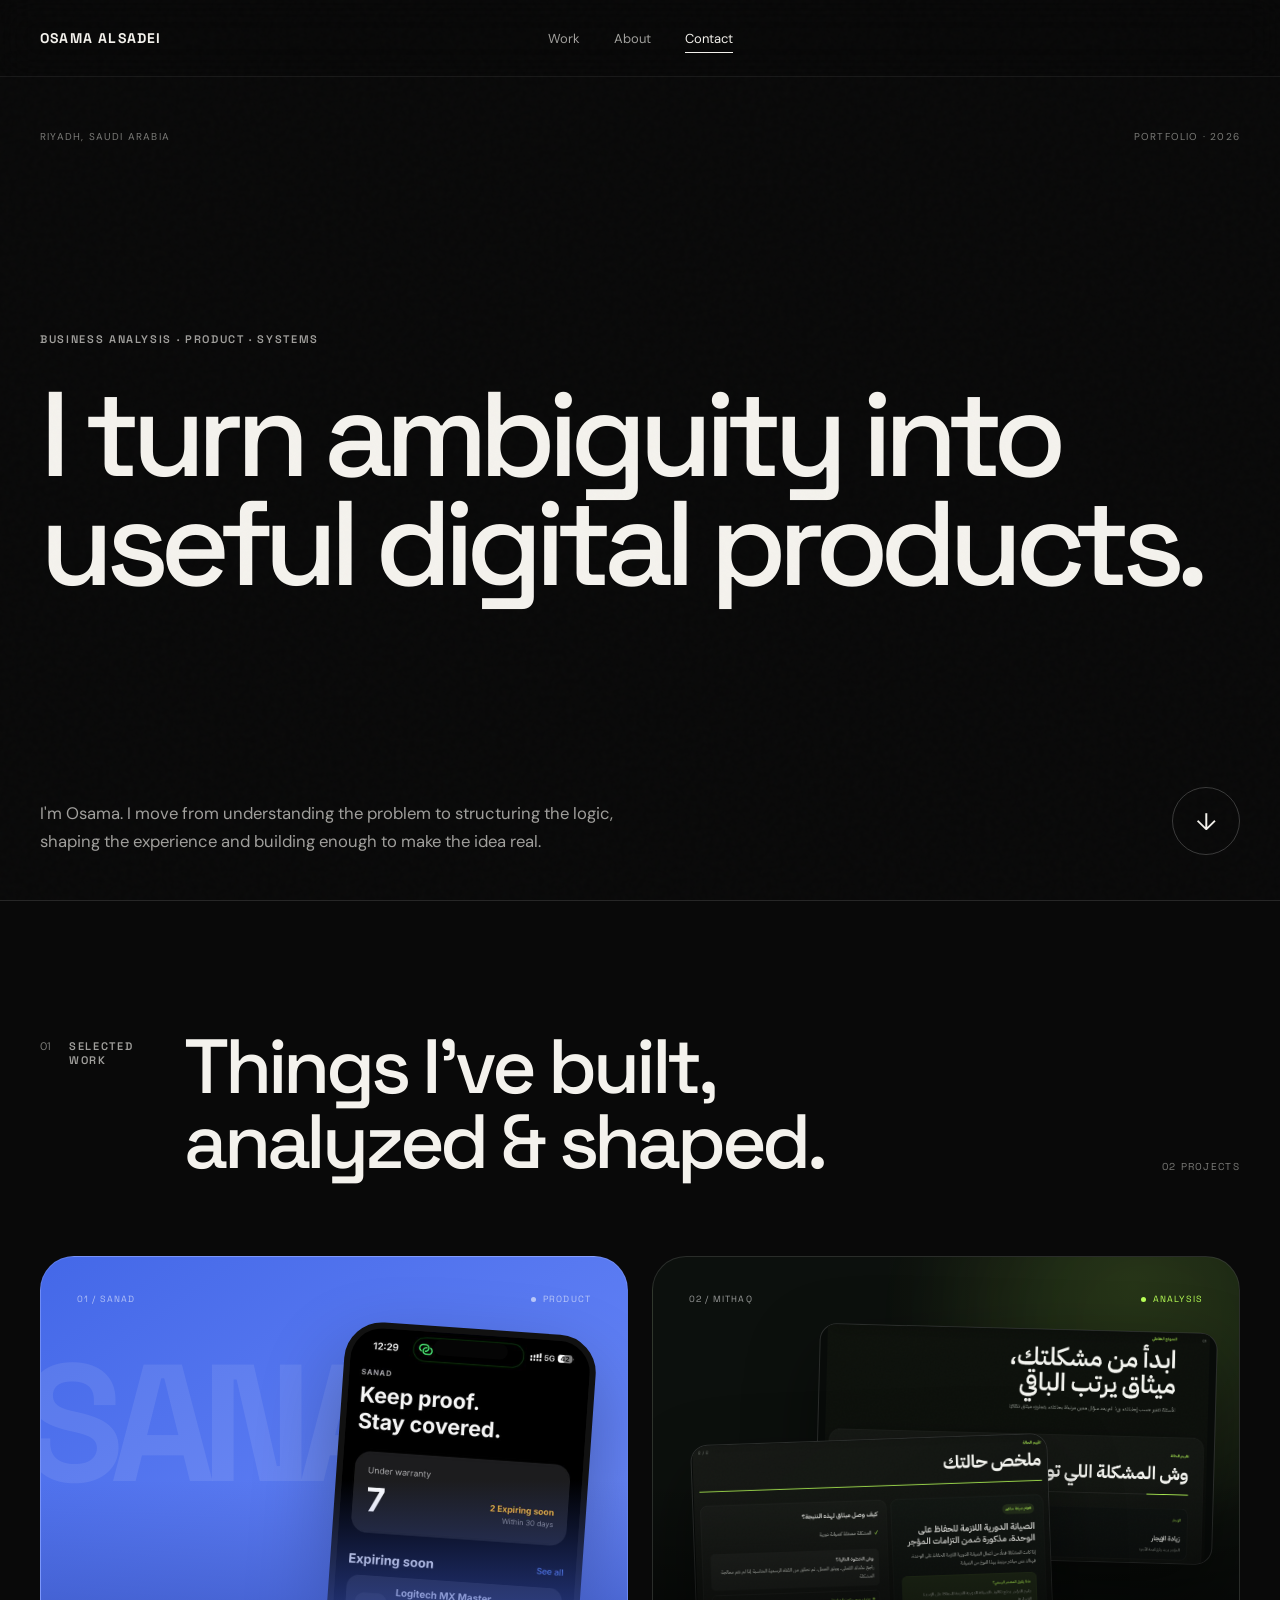
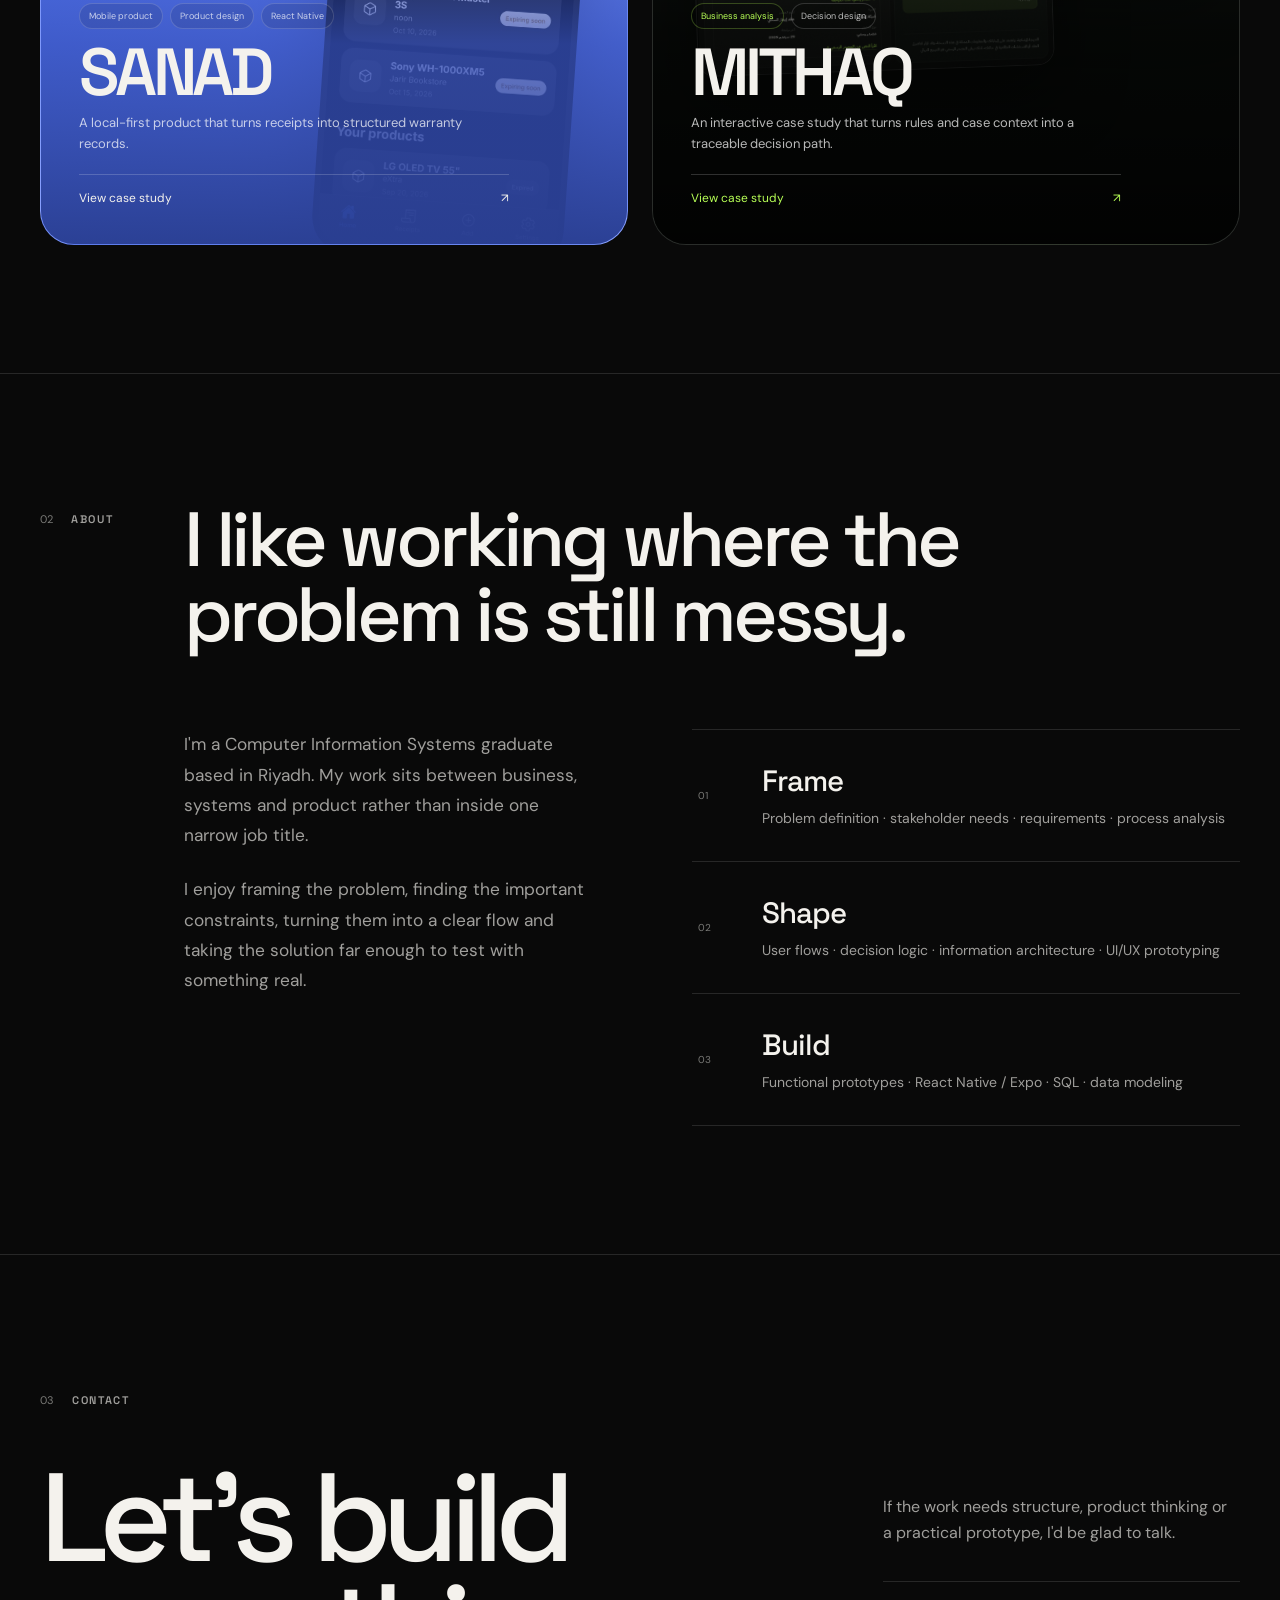
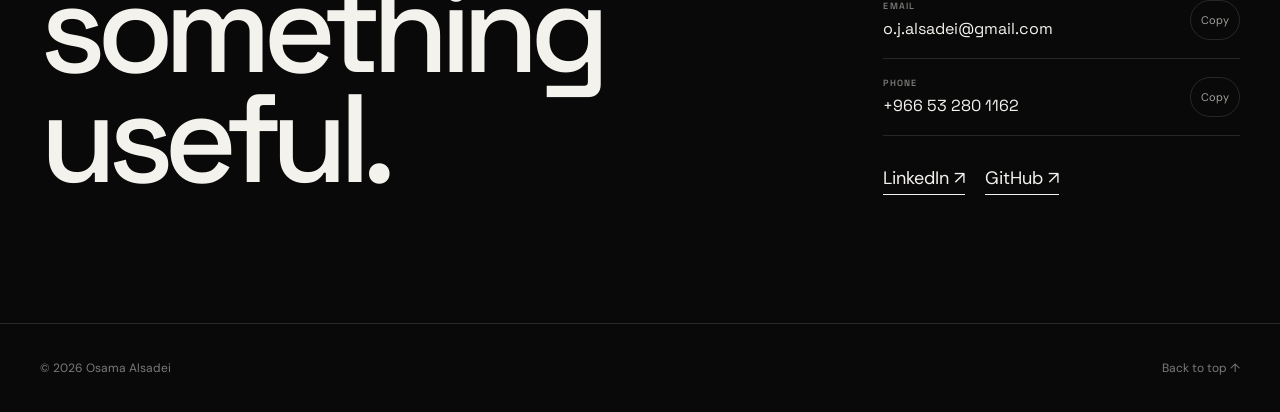
==== commit d963ad74: "Fix hero arrow landing position" ====
--- a/index.html
+++ b/index.html
@@ -106,14 +106,14 @@
           shaping the experience and building enough to make the idea real.
         </p>
 
-        <a href="#work" class="scroll-button" aria-label="View selected work">
+        <a href="#work-start" class="scroll-button" aria-label="View selected work">
           <span aria-hidden="true">↓</span>
         </a>
       </div>
     </section>
 
     <section class="work-section" id="work" aria-labelledby="work-title">
-      <div class="shell">
+      <div class="shell" id="work-start">
         <div class="section-heading work-heading">
           <div class="section-kicker">
             <span class="section-number">01</span>
--- a/style.css
+++ b/style.css
@@ -1,3118 +1,882 @@
 :root {
   --bg: #090909;
   --surface: #121212;
-  --surface-2: #191919;
-  --surface-3: #202020;
-
+  --surface-2: #181818;
   --text: #f4f2ed;
-  --muted: #969696;
-  --faint: #676767;
-
+  --muted: #a09f9c;
+  --faint: #7a7a77;
   --line: rgba(255, 255, 255, 0.12);
-
-  --accent: #5b82ff;
-  --accent-soft: #1a2855;
-
-  --warm: #f5efe3;
-
-  --radius-sm: 18px;
-  --radius-md: 32px;
-  --radius-lg: 48px;
-
-  --shell: min(1420px, calc(100% - 80px));
-}
-
+  --line-strong: rgba(255, 255, 255, 0.2);
+  --accent: #6f8fff;
+  --sanad-1: #4468e8;
+  --sanad-2: #7894ff;
+  --mithaq: #b7ff56;
+  --header-height: 76px;
+  --radius-lg: 34px;
+  --ease: cubic-bezier(0.22, 1, 0.36, 1);
+}
 
 * {
+  box-sizing: border-box;
   margin: 0;
   padding: 0;
-  box-sizing: border-box;
-}
-
+}
 
 html {
   scroll-behavior: smooth;
-}
-
+  scroll-padding-top: calc(var(--header-height) + 24px);
+}
 
 body {
-  background:
-    var(--bg);
-
-  color:
-    var(--text);
-
-  font-family:
-    "DM Sans",
-    sans-serif;
-
-  overflow-x:
-    hidden;
-}
-
-
-body::selection {
-  background:
-    var(--accent);
-
-  color:
-    white;
-}
-
+  min-width: 320px;
+  background: var(--bg);
+  color: var(--text);
+  font-family: "DM Sans", system-ui, -apple-system, BlinkMacSystemFont, "Segoe UI", sans-serif;
+  text-rendering: optimizeLegibility;
+  -webkit-font-smoothing: antialiased;
+  overflow-x: clip;
+}
+
+body.menu-open {
+  overflow: hidden;
+}
+
+::selection {
+  background: var(--accent);
+  color: #fff;
+}
 
 a {
-  color:
-    inherit;
-
-  text-decoration:
-    none;
-}
-
-
-img {
-  display:
-    block;
-
-  width:
-    100%;
-}
-
+  color: inherit;
+  text-decoration: none;
+}
 
 button,
 a {
-  -webkit-tap-highlight-color:
-    transparent;
-}
-
-
-.shell {
-  width:
-    var(--shell);
-
-  margin:
-    0 auto;
-}
-
-
-.noise {
-  position:
-    fixed;
-
-  inset:
-    0;
-
-  pointer-events:
-    none;
-
-  opacity:
-    0.035;
-
-  z-index:
-    999;
-
-  background-image:
-    url("data:image/svg+xml,%3Csvg viewBox='0 0 180 180' xmlns='http://www.w3.org/2000/svg'%3E%3Cfilter id='noiseFilter'%3E%3CfeTurbulence type='fractalNoise' baseFrequency='.85' numOctaves='4' stitchTiles='stitch'/%3E%3C/filter%3E%3Crect width='100%25' height='100%25' filter='url(%23noiseFilter)' opacity='.7'/%3E%3C/svg%3E");
-}
-
-
-/* Header */
-
-.site-header {
-  position:
-    fixed;
-
-  top:
-    0;
-
-  left:
-    0;
-
-  width:
-    100%;
-
-  z-index:
-    100;
-
-  background:
-    rgba(
-      9,
-      9,
-      9,
-      0.72
-    );
-
-  backdrop-filter:
-    blur(22px);
-
-  -webkit-backdrop-filter:
-    blur(22px);
-
-  border-bottom:
-    1px solid
-    rgba(
-      255,
-      255,
-      255,
-      0.06
-    );
-}
-
-
-.nav {
-  min-height:
-    78px;
-
-  display:
-    grid;
-
-  grid-template-columns:
-    1fr auto 1fr;
-
-  align-items:
-    center;
-}
-
-
-.brand {
-  font-family:
-    "Space Grotesk",
-    sans-serif;
-
-  font-size:
-    16px;
-
-  font-weight:
-    700;
-
-  letter-spacing:
-    0.08em;
-}
-
-
-.nav-links {
-  display:
-    flex;
-
-  align-items:
-    center;
-
-  gap:
-    38px;
-}
-
-
-.nav-links a,
-.nav-cta {
-  font-size:
-    14px;
-
-  color:
-    var(--muted);
-
-  transition:
-    color 0.2s ease;
-}
-
-
-.nav-links a:hover,
-.nav-cta:hover {
-  color:
-    var(--text);
-}
-
-
-.nav-cta {
-  justify-self:
-    end;
-
-  display:
-    flex;
-
-  align-items:
-    center;
-
-  gap:
-    7px;
-}
-
-
-/* Typography */
-
-.eyebrow {
-  color:
-    var(--muted);
-
-  font-family:
-    "Space Grotesk",
-    sans-serif;
-
-  font-size:
-    12px;
-
-  font-weight:
-    600;
-
-  letter-spacing:
-    0.15em;
-
-  text-transform:
-    uppercase;
-}
-
-
-/* Hero */
-
-.hero {
-  min-height:
-    100svh;
-
-  padding-top:
-    130px;
-
-  padding-bottom:
-    60px;
-
-  display:
-    flex;
-
-  flex-direction:
-    column;
-
-  justify-content:
-    space-between;
-}
-
-
-.hero-meta {
-  display:
-    flex;
-
-  justify-content:
-    space-between;
-
-  color:
-    var(--faint);
-
-  font-size:
-    12px;
-
-  text-transform:
-    uppercase;
-
-  letter-spacing:
-    0.12em;
-}
-
-
-.hero-main {
-  margin:
-    auto 0;
-}
-
-
-.hero-main .eyebrow {
-  margin-bottom:
-    28px;
-}
-
-
-.hero-title {
-  max-width:
-    1250px;
-
-  font-family:
-    "Space Grotesk",
-    sans-serif;
-
-  font-size:
-    clamp(
-      64px,
-      9.5vw,
-      150px
-    );
-
-  line-height:
-    0.88;
-
-  font-weight:
-    500;
-
-  letter-spacing:
-    -0.07em;
-}
-
-
-.hero-title span {
-  display:
-    block;
-}
-
-
-.hero-title .accent-line {
-  color:
-    var(--accent);
-}
-
-
-.hero-footer {
-  display:
-    flex;
-
-  justify-content:
-    space-between;
-
-  align-items:
-    flex-end;
-
-  gap:
-    40px;
-}
-
-
-.hero-footer p {
-  max-width:
-    470px;
-
-  color:
-    var(--muted);
-
-  font-size:
-    17px;
-
-  line-height:
-    1.65;
-}
-
-
-.scroll-button {
-  width:
-    76px;
-
-  height:
-    76px;
-
-  border:
-    1px solid
-    var(--line);
-
-  border-radius:
-    50%;
-
-  display:
-    grid;
-
-  place-items:
-    center;
-
-  font-size:
-    26px;
-
-  transition:
-    background 0.25s ease,
-    color 0.25s ease,
-    transform 0.25s ease;
-}
-
-
-.scroll-button:hover {
-  background:
-    var(--text);
-
-  color:
-    var(--bg);
-
-  transform:
-    translateY(5px);
-}
-
-
-/* General section */
-
-.work-section,
-.case-study,
-.about-section,
-.contact-section {
-  padding:
-    150px 0;
-}
-
-
-.work-section {
-  border-top:
-    1px solid
-    var(--line);
-}
-
-
-.section-heading {
-  display:
-    grid;
-
-  grid-template-columns:
-    100px 1fr;
-
-  gap:
-    40px;
-
-  margin-bottom:
-    90px;
-}
-
-
-.section-number {
-  color:
-    var(--faint);
-
-  font-size:
-    12px;
-}
-
-
-.section-heading h2 {
-  max-width:
-    920px;
-
-  margin-top:
-    18px;
-
-  font-family:
-    "Space Grotesk",
-    sans-serif;
-
-  font-size:
-    clamp(
-      46px,
-      6vw,
-      92px
-    );
-
-  line-height:
-    0.98;
-
-  font-weight:
-    500;
-
-  letter-spacing:
-    -0.055em;
-}
-
-
-/* Featured project */
-
-.featured-project {
-  border-top:
-    1px solid
-    var(--line);
-
-  padding-top:
-    44px;
-}
-
-
-.project-top {
-  display:
-    grid;
-
-  grid-template-columns:
-    1.2fr 0.8fr;
-
-  gap:
-    80px;
-
-  margin-bottom:
-    60px;
-}
-
-
-.project-index {
-  margin-bottom:
-    22px;
-
-  color:
-    var(--muted);
-
-  font-size:
-    12px;
-
-  letter-spacing:
-    0.13em;
-}
-
-
-.project-top h3 {
-  font-family:
-    "Space Grotesk",
-    sans-serif;
-
-  font-size:
-    clamp(
-      52px,
-      6vw,
-      88px
-    );
-
-  line-height:
-    0.94;
-
-  font-weight:
-    500;
-
-  letter-spacing:
-    -0.055em;
-}
-
-
-.project-intro {
-  align-self:
-    end;
-}
-
-
-.project-intro > p {
-  max-width:
-    540px;
-
-  color:
-    var(--muted);
-
-  font-size:
-    18px;
-
-  line-height:
-    1.65;
-}
-
-
-.project-tags {
-  display:
-    flex;
-
-  flex-wrap:
-    wrap;
-
-  gap:
-    9px;
-
-  margin-top:
-    30px;
-}
-
-
-.project-tags span {
-  padding:
-    10px 15px;
-
-  border:
-    1px solid
-    var(--line);
-
-  border-radius:
-    999px;
-
-  color:
-    var(--muted);
-
-  font-size:
-    12px;
-}
-
-
-.project-cover {
-  min-height:
-    800px;
-
-  padding:
-    70px;
-
-  border-radius:
-    var(--radius-lg);
-
-  overflow:
-    hidden;
-
-  position:
-    relative;
-
-  display:
-    flex;
-
-  align-items:
-    center;
-
-  justify-content:
-    space-between;
-
-  gap:
-    60px;
-
-  background:
-    linear-gradient(
-      135deg,
-      #526ff0,
-      #7590ff
-    );
-}
-
-
-.cover-copy {
-  display:
-    flex;
-
-  align-self:
-    stretch;
-
-  flex-direction:
-    column;
-
-  justify-content:
-    space-between;
-
-  color:
-    white;
-
-  z-index:
-    2;
-}
-
-
-.cover-label {
-  font-size:
-    12px;
-
-  letter-spacing:
-    0.15em;
-}
-
-
-.cover-name {
-  font-family:
-    "Space Grotesk",
-    sans-serif;
-
-  font-size:
-    clamp(
-      90px,
-      11vw,
-      170px
-    );
-
-  font-weight:
-    600;
-
-  letter-spacing:
-    -0.075em;
-
-  line-height:
-    0.8;
-}
-
-
-.cover-link {
-  font-size:
-    16px;
-}
-
-
-.cover-phone {
-  width:
-    min(
-      420px,
-      34vw
-    );
-
-  flex-shrink:
-    0;
-
-  transform:
-    rotate(
-      3deg
-    );
-
-  box-shadow:
-    0 50px 100px
-    rgba(
-      0,
-      0,
-      0,
-      0.32
-    );
-
-  transition:
-    transform 0.4s ease;
-}
-
-
-.project-cover:hover
-.cover-phone {
-  transform:
-    rotate(
-      0deg
-    )
-    translateY(
-      -10px
-    );
-}
-
-
-/* Phone */
-
-.phone-frame {
-  position:
-    relative;
-
-  overflow:
-    hidden;
-
-  border-radius:
-    52px;
-
-  border:
-    8px solid
-    #111;
-
-  background:
-    black;
-
-  box-shadow:
-    0 30px 80px
-    rgba(
-      0,
-      0,
-      0,
-      0.32
-    );
-}
-
-
-.phone-frame img {
-  width:
-    100%;
-
-  height:
-    auto;
-}
-
-
-.phone-island {
-  position:
-    absolute;
-
-  width:
-    30%;
-
-  height:
-    3.2%;
-
-  top:
-    1.15%;
-
-  left:
-    50%;
-
-  transform:
-    translateX(
-      -50%
-    );
-
-  background:
-    #050505;
-
-  border-radius:
-    999px;
-
-  z-index:
-    4;
-}
-
-
-/* Case Study */
-
-.case-study {
-  background:
-    #f2f0ea;
-
-  color:
-    #111;
-}
-
-
-.case-study .eyebrow {
-  color:
-    #74716b;
-}
-
-
-.case-header {
-  padding-bottom:
-    80px;
-}
-
-
-.case-header h2 {
-  margin:
-    20px 0 30px;
-
-  font-family:
-    "Space Grotesk",
-    sans-serif;
-
-  font-size:
-    clamp(
-      85px,
-      14vw,
-      210px
-    );
-
-  font-weight:
-    600;
-
-  line-height:
-    0.8;
-
-  letter-spacing:
-    -0.08em;
-}
-
-
-.case-lead {
-  max-width:
-    850px;
-
-  margin-left:
-    auto;
-
-  font-size:
-    clamp(
-      24px,
-      3vw,
-      42px
-    );
-
-  line-height:
-    1.25;
-
-  letter-spacing:
-    -0.025em;
-}
-
-
-.case-facts {
-  display:
-    grid;
-
-  grid-template-columns:
-    repeat(
-      4,
-      1fr
-    );
-
-  border-top:
-    1px solid
-    rgba(
-      0,
-      0,
-      0,
-      0.14
-    );
-
-  border-bottom:
-    1px solid
-    rgba(
-      0,
-      0,
-      0,
-      0.14
-    );
-}
-
-
-.case-facts div {
-  min-height:
-    150px;
-
-  padding:
-    28px;
-
-  display:
-    flex;
-
-  flex-direction:
-    column;
-
-  justify-content:
-    space-between;
-
-  border-right:
-    1px solid
-    rgba(
-      0,
-      0,
-      0,
-      0.14
-    );
-}
-
-
-.case-facts div:last-child {
-  border-right:
-    0;
-}
-
-
-.case-facts span {
-  color:
-    #86827b;
-
-  font-size:
-    12px;
-
-  text-transform:
-    uppercase;
-
-  letter-spacing:
-    0.1em;
-}
-
-
-.case-facts strong {
-  font-size:
-    17px;
-
-  font-weight:
-    600;
-}
-
-
-.case-grid {
-  display:
-    grid;
-
-  grid-template-columns:
-    0.7fr 1.3fr;
-
-  gap:
-    100px;
-}
-
-
-.story-block {
-  padding:
-    160px 0;
-
-  border-bottom:
-    1px solid
-    rgba(
-      0,
-      0,
-      0,
-      0.13
-    );
-}
-
-
-.story-label {
-  display:
-    flex;
-
-  gap:
-    18px;
-
-  align-items:
-    flex-start;
-
-  color:
-    #74716b;
-
-  font-size:
-    12px;
-
-  letter-spacing:
-    0.12em;
-}
-
-
-.story-copy {
-  max-width:
-    800px;
-}
-
-
-.story-copy h3 {
-  margin-bottom:
-    35px;
-
-  font-family:
-    "Space Grotesk",
-    sans-serif;
-
-  font-size:
-    clamp(
-      40px,
-      5vw,
-      72px
-    );
-
-  line-height:
-    1;
-
-  font-weight:
-    500;
-
-  letter-spacing:
-    -0.05em;
-}
-
-
-.story-copy p {
-  max-width:
-    680px;
-
-  margin-bottom:
-    22px;
-
-  color:
-    #5d5954;
-
-  font-size:
-    18px;
-
-  line-height:
-    1.7;
-}
-
-
-/* Wide showcase */
-
-.wide-showcase {
-  min-height:
-    900px;
-
-  margin:
-    0 -40px;
-
-  padding:
-    80px;
-
-  border-radius:
-    50px;
-
-  background:
-    #101010;
-
-  color:
-    white;
-
-  display:
-    grid;
-
-  grid-template-columns:
-    1fr 0.72fr;
-
-  gap:
-    80px;
-
-  align-items:
-    center;
-
-  overflow:
-    hidden;
-}
-
-
-.showcase-copy {
-  align-self:
-    center;
-}
-
-
-.showcase-copy h3 {
-  max-width:
-    650px;
-
-  margin:
-    25px 0;
-
-  font-family:
-    "Space Grotesk",
-    sans-serif;
-
-  font-size:
-    clamp(
-      50px,
-      6vw,
-      86px
-    );
-
-  line-height:
-    0.98;
-
-  font-weight:
-    500;
-
-  letter-spacing:
-    -0.055em;
-}
-
-
-.showcase-copy p:last-child {
-  max-width:
-    520px;
-
-  color:
-    #a1a1a1;
-
-  font-size:
-    17px;
-
-  line-height:
-    1.65;
-}
-
-
-.showcase-phone {
-  width:
-    min(
-      430px,
-      100%
-    );
-
-  justify-self:
-    center;
-}
-
-
-/* Pair */
-
-.screen-pair {
-  display:
-    grid;
-
-  grid-template-columns:
-    repeat(
-      2,
-      1fr
-    );
-
-  gap:
-    25px;
-
-  padding:
-    30px 0 160px;
-}
-
-
-.screen-card {
-  min-height:
-    950px;
-
-  padding:
-    55px;
-
-  border-radius:
-    40px;
-
-  background:
-    #ddd9d0;
-
-  overflow:
-    hidden;
-}
-
-
-.screen-card:nth-child(2) {
-  background:
-    #d4dbea;
-}
-
-
-.screen-copy span {
-  color:
-    #77736c;
-
-  font-size:
-    11px;
-
-  letter-spacing:
-    0.14em;
-}
-
-
-.screen-copy h4 {
-  max-width:
-    500px;
-
-  margin:
-    16px 0;
-
-  font-family:
-    "Space Grotesk",
-    sans-serif;
-
-  font-size:
-    38px;
-
-  line-height:
-    1;
-
-  letter-spacing:
-    -0.04em;
-}
-
-
-.screen-copy p {
-  max-width:
-    480px;
-
-  color:
-    #66615b;
-
-  line-height:
-    1.6;
-}
-
-
-.small-phone {
-  width:
-    330px;
-
-  margin:
-    65px auto 0;
-}
-
-
-/* Triple gallery */
-
-.triple-gallery {
-  display:
-    grid;
-
-  grid-template-columns:
-    repeat(
-      3,
-      1fr
-    );
-
-  gap:
-    28px;
-
-  padding-bottom:
-    160px;
-}
-
-
-.gallery-item {
-  text-align:
-    center;
-}
-
-
-.gallery-phone {
-  margin-bottom:
-    24px;
-
-  border-radius:
-    40px;
-
-  border-width:
-    6px;
-}
-
-
-.gallery-item p {
-  color:
-    #77736c;
-
-  font-size:
-    13px;
-
-  text-transform:
-    uppercase;
-
-  letter-spacing:
-    0.08em;
-}
-
-
-/* Architecture */
-
-.architecture-block {
-  margin:
-    0 -40px;
-
-  padding:
-    90px 80px;
-
-  border-radius:
-    50px;
-
-  background:
-    #587eff;
-
-  color:
-    white;
-
-  display:
-    grid;
-
-  grid-template-columns:
-    0.8fr 1.2fr;
-
-  gap:
-    90px;
-}
-
-
-.architecture-copy h3 {
-  margin:
-    25px 0;
-
-  font-family:
-    "Space Grotesk",
-    sans-serif;
-
-  font-size:
-    clamp(
-      48px,
-      5vw,
-      72px
-    );
-
-  line-height:
-    0.98;
-
-  letter-spacing:
-    -0.05em;
-}
-
-
-.architecture-copy p:last-child {
-  max-width:
-    500px;
-
-  color:
-    rgba(
-      255,
-      255,
-      255,
-      0.72
-    );
-
-  font-size:
-    17px;
-
-  line-height:
-    1.65;
-}
-
-
-.architecture-diagram {
-  display:
-    flex;
-
-  flex-direction:
-    column;
-
-  align-items:
-    center;
-
-  justify-content:
-    center;
-}
-
-
-.architecture-node {
-  min-width:
-    180px;
-
-  padding:
-    22px;
-
-  border:
-    1px solid
-    rgba(
-      255,
-      255,
-      255,
-      0.28
-    );
-
-  border-radius:
-    18px;
-
-  text-align:
-    center;
-
-  background:
-    rgba(
-      0,
-      0,
-      0,
-      0.12
-    );
-}
-
-
-.primary-node {
-  min-width:
-    240px;
-
-  background:
-    white;
-
-  color:
-    #2545b9;
-
-  font-weight:
-    700;
-}
-
-
-.architecture-node small {
-  display:
-    block;
-
-  margin-top:
-    7px;
-
-  color:
-    rgba(
-      255,
-      255,
-      255,
-      0.62
-    );
-}
-
-
-.primary-node small {
-  color:
-    inherit;
-}
-
-
-.architecture-line {
-  width:
-    1px;
-
-  height:
-    55px;
-
-  background:
-    rgba(
-      255,
-      255,
-      255,
-      0.35
-    );
-}
-
-
-.architecture-children {
-  width:
-    100%;
-
-  display:
-    grid;
-
-  grid-template-columns:
-    repeat(
-      2,
-      1fr
-    );
-
-  gap:
-    18px;
-}
-
-
-/* Features */
-
-.features-section {
-  padding:
-    160px 0;
-}
-
-
-.features-title {
-  max-width:
-    850px;
-
-  margin-bottom:
-    70px;
-}
-
-
-.features-title h3 {
-  margin-top:
-    24px;
-
-  font-family:
-    "Space Grotesk",
-    sans-serif;
-
-  font-size:
-    clamp(
-      48px,
-      6vw,
-      84px
-    );
-
-  line-height:
-    0.98;
-
-  font-weight:
-    500;
-
-  letter-spacing:
-    -0.055em;
-}
-
-
-.feature-grid {
-  display:
-    grid;
-
-  grid-template-columns:
-    repeat(
-      3,
-      1fr
-    );
-
-  border-top:
-    1px solid
-    rgba(
-      0,
-      0,
-      0,
-      0.15
-    );
-}
-
-
-.feature {
-  min-height:
-    300px;
-
-  padding:
-    35px;
-
-  border-right:
-    1px solid
-    rgba(
-      0,
-      0,
-      0,
-      0.15
-    );
-
-  border-bottom:
-    1px solid
-    rgba(
-      0,
-      0,
-      0,
-      0.15
-    );
-
-  display:
-    flex;
-
-  flex-direction:
-    column;
-}
-
-
-.feature:nth-child(
-  3n
-) {
-  border-right:
-    0;
-}
-
-
-.feature span {
-  color:
-    #8b877f;
-
-  font-size:
-    11px;
-}
-
-
-.feature h4 {
-  margin:
-    auto 0 20px;
-
-  font-family:
-    "Space Grotesk",
-    sans-serif;
-
-  font-size:
-    30px;
-
-  letter-spacing:
-    -0.03em;
-}
-
-
-.feature p {
-  color:
-    #66615b;
-
-  line-height:
-    1.55;
-}
-
-
-/* Localization */
-
-.localization {
-  margin:
-    0 -40px;
-
-  padding:
-    100px 80px;
-
-  border-radius:
-    50px;
-
-  background:
-    #171717;
-
-  color:
-    white;
-
-  display:
-    grid;
-
-  grid-template-columns:
-    0.8fr 1.2fr;
-
-  gap:
-    80px;
-
-  align-items:
-    center;
-}
-
-
-.localization-copy h3 {
-  margin:
-    25px 0;
-
-  font-family:
-    "Space Grotesk",
-    sans-serif;
-
-  font-size:
-    clamp(
-      50px,
-      6vw,
-      84px
-    );
-
-  font-weight:
-    500;
-
-  line-height:
-    0.95;
-
-  letter-spacing:
-    -0.055em;
-}
-
-
-.localization-copy p:last-child {
-  max-width:
-    500px;
-
-  color:
-    #9a9a9a;
-
-  font-size:
-    17px;
-
-  line-height:
-    1.65;
-}
-
-
-.language-phones {
-  display:
-    flex;
-
-  justify-content:
-    center;
-
-  gap:
-    25px;
-}
-
-
-.language-phone {
-  width:
-    min(
-      280px,
-      46%
-    );
-
-  overflow:
-    visible;
-}
-
-
-.language-phone img {
-  overflow:
-    hidden;
-
-  border-radius:
-    44px;
-}
-
-
-.language-phone span {
-  display:
-    block;
-
-  margin-top:
-    18px;
-
-  color:
-    #aaa;
-
-  text-align:
-    center;
-
-  font-size:
-    13px;
-}
-
-
-/* Settings */
-
-.settings-showcase {
-  padding:
-    160px 0;
-
-  display:
-    grid;
-
-  grid-template-columns:
-    0.7fr 1.3fr;
-
-  gap:
-    120px;
-
-  align-items:
-    center;
-}
-
-
-.settings-phone {
-  width:
-    min(
-      380px,
-      100%
-    );
-}
-
-
-.settings-copy h3 {
-  margin:
-    25px 0 30px;
-
-  max-width:
-    760px;
-
-  font-family:
-    "Space Grotesk",
-    sans-serif;
-
-  font-size:
-    clamp(
-      50px,
-      6vw,
-      82px
-    );
-
-  line-height:
-    0.98;
-
-  font-weight:
-    500;
-
-  letter-spacing:
-    -0.055em;
-}
-
-
-.settings-copy > p:not(
-  .eyebrow
-) {
-  max-width:
-    650px;
-
-  margin-bottom:
-    18px;
-
-  color:
-    #625e58;
-
-  font-size:
-    17px;
-
-  line-height:
-    1.65;
-}
-
-
-.final-story {
-  border-top:
-    1px solid
-    rgba(
-      0,
-      0,
-      0,
-      0.13
-    );
-
-  border-bottom:
-    0;
-}
-
-
-/* About */
-
-.about-section {
-  border-top:
-    1px solid
-    var(--line);
-}
-
-
-.about-grid {
-  display:
-    grid;
-
-  grid-template-columns:
-    0.8fr 1.2fr;
-
-  gap:
-    100px;
-}
-
-
-.about-copy p {
-  max-width:
-    530px;
-
-  margin-bottom:
-    24px;
-
-  color:
-    var(--muted);
-
-  font-size:
-    19px;
-
-  line-height:
-    1.7;
-}
-
-
-.capabilities {
-  border-top:
-    1px solid
-    var(--line);
-}
-
-
-.capability {
-  min-height:
-    78px;
-
-  padding:
-    0 6px;
-
-  border-bottom:
-    1px solid
-    var(--line);
-
-  display:
-    flex;
-
-  align-items:
-    center;
-
-  gap:
-    32px;
-
-  font-family:
-    "Space Grotesk",
-    sans-serif;
-
-  font-size:
-    24px;
-}
-
-
-.capability span {
-  width:
-    30px;
-
-  color:
-    var(--faint);
-
-  font-family:
-    "DM Sans",
-    sans-serif;
-
-  font-size:
-    11px;
-}
-
-
-/* Contact */
-
-.contact-section {
-  border-top:
-    1px solid
-    var(--line);
-}
-
-
-.contact-main {
-  display:
-    grid;
-
-  grid-template-columns:
-    1.4fr 0.6fr;
-
-  gap:
-    100px;
-
-  margin-top:
-    50px;
-
-  align-items:
-    end;
-}
-
-
-.contact-main h2 {
-  font-family:
-    "Space Grotesk",
-    sans-serif;
-
-  font-size:
-    clamp(
-      70px,
-      10vw,
-      145px
-    );
-
-  line-height:
-    0.85;
-
-  font-weight:
-    500;
-
-  letter-spacing:
-    -0.075em;
-}
-
-
-.contact-side p {
-  max-width:
-    420px;
-
-  margin-bottom:
-    35px;
-
-  color:
-    var(--muted);
-
-  font-size:
-    17px;
-
-  line-height:
-    1.65;
-}
-
-
-.contact-link {
-  padding-bottom:
-    5px;
-
-  border-bottom:
-    1px solid
-    var(--text);
-
-  display:
-    inline-flex;
-
-  gap:
-    12px;
-
-  font-size:
-    21px;
-}
-
-
-/* Footer */
-
-.footer {
-  border-top:
-    1px solid
-    var(--line);
-}
-
-
-.footer-inner {
-  min-height:
-    100px;
-
-  display:
-    flex;
-
-  justify-content:
-    space-between;
-
-  align-items:
-    center;
-
-  color:
-    var(--faint);
-
-  font-size:
-    13px;
-}
-
-
-/* Animation */
-
-.reveal {
-  opacity:
-    0;
-
-  transform:
-    translateY(
-      30px
-    );
-
-  transition:
-    opacity 0.8s ease,
-    transform 0.8s cubic-bezier(
-      0.2,
-      0.75,
-      0.25,
-      1
-    );
-}
-
-
-.reveal.visible {
-  opacity:
-    1;
-
-  transform:
-    translateY(
-      0
-    );
-}
-
-
-/* Tablet */
-
-@media (
-  max-width: 1050px
-) {
-
-  :root {
-    --shell:
-      min(
-        100% - 48px,
-        1420px
-      );
-  }
-
-
-  .project-cover {
-    padding:
-      50px;
-
-    min-height:
-      700px;
-  }
-
-
-  .project-top,
-  .wide-showcase,
-  .architecture-block,
-  .localization,
-  .settings-showcase,
-  .about-grid,
-  .contact-main {
-    gap:
-      55px;
-  }
-
-
-  .case-facts {
-    grid-template-columns:
-      repeat(
-        2,
-        1fr
-      );
-  }
-
-
-  .case-facts div:nth-child(
-    2
-  ) {
-    border-right:
-      0;
-  }
-
-
-  .case-facts div:nth-child(
-    -n + 2
-  ) {
-    border-bottom:
-      1px solid
-      rgba(
-        0,
-        0,
-        0,
-        0.14
-      );
-  }
-
-
-  .screen-pair {
-    grid-template-columns:
-      1fr;
-  }
-
-
-  .screen-card {
-    min-height:
-      auto;
-  }
-
-
-  .feature-grid {
-    grid-template-columns:
-      repeat(
-        2,
-        1fr
-      );
-  }
-
-
-  .feature:nth-child(
-    3n
-  ) {
-    border-right:
-      1px solid
-      rgba(
-        0,
-        0,
-        0,
-        0.15
-      );
-  }
-
-
-  .feature:nth-child(
-    2n
-  ) {
-    border-right:
-      0;
-  }
-
-}
-
-
-/* Mobile */
-
-@media (
-  max-width: 760px
-) {
-
-  :root {
-    --shell:
-      calc(
-        100% - 32px
-      );
-  }
-
-
-  .site-header {
-    position:
-      absolute;
-
-    backdrop-filter:
-      none;
-
-    background:
-      transparent;
-
-    border:
-      0;
-  }
-
-
-  .nav {
-    min-height:
-      70px;
-
-    grid-template-columns:
-      1fr auto;
-  }
-
-
-  .nav-links {
-    display:
-      none;
-  }
-
-
-  .nav-cta {
-    font-size:
-      13px;
-  }
-
-
-  .hero {
-    min-height:
-      860px;
-
-    padding-top:
-      100px;
-
-    padding-bottom:
-      35px;
-  }
-
-
-  .hero-meta {
-    font-size:
-      9px;
-  }
-
-
-  .hero-title {
-    font-size:
-      clamp(
-        56px,
-        18vw,
-        86px
-      );
-
-    line-height:
-      0.9;
-  }
-
-
-  .hero-main .eyebrow {
-    max-width:
-      250px;
-
-    line-height:
-      1.5;
-  }
-
-
-  .hero-footer {
-    align-items:
-      center;
-  }
-
-
-  .hero-footer p {
-    max-width:
-      260px;
-
-    font-size:
-      14px;
-  }
-
-
-  .scroll-button {
-    width:
-      58px;
-
-    height:
-      58px;
-  }
-
-
-  .work-section,
-  .case-study,
-  .about-section,
-  .contact-section {
-    padding:
-      100px 0;
-  }
-
-
-  .section-heading {
-    display:
-      block;
-
-    margin-bottom:
-      55px;
-  }
-
-
-  .section-number {
-    margin-bottom:
-      25px;
-  }
-
-
-  .section-heading h2 {
-    font-size:
-      48px;
-  }
-
-
-  .project-top {
-    grid-template-columns:
-      1fr;
-
-    gap:
-      30px;
-
-    margin-bottom:
-      40px;
-  }
-
-
-  .project-top h3 {
-    font-size:
-      53px;
-  }
-
-
-  .project-intro > p {
-    font-size:
-      16px;
-  }
-
-
-  .project-cover {
-    min-height:
-      690px;
-
-    padding:
-      34px;
-
-    border-radius:
-      32px;
-
-    flex-direction:
-      column;
-
-    align-items:
-      stretch;
-  }
-
-
-  .cover-copy {
-    width:
-      100%;
-  }
-
-
-  .cover-name {
-    font-size:
-      74px;
-
-    margin:
-      25px 0;
-  }
-
-
-  .cover-phone {
-    width:
-      285px;
-
-    align-self:
-      center;
-
-    margin-bottom:
-      -160px;
-  }
-
-
-  .phone-frame {
-    border-radius:
-      42px;
-
-    border-width:
-      6px;
-  }
-
-
-  .case-header {
-    padding-bottom:
-      55px;
-  }
-
-
-  .case-header h2 {
-    font-size:
-      95px;
-  }
-
-
-  .case-lead {
-    font-size:
-      24px;
-  }
-
-
-  .case-facts {
-    grid-template-columns:
-      1fr;
-  }
-
-
-  .case-facts div,
-  .case-facts div:nth-child(
-    2
-  ) {
-    border-right:
-      0;
-
-    border-bottom:
-      1px solid
-      rgba(
-        0,
-        0,
-        0,
-        0.14
-      );
-  }
-
-
-  .case-facts div:last-child {
-    border-bottom:
-      0;
-  }
-
-
-  .case-grid {
-    grid-template-columns:
-      1fr;
-
-    gap:
-      40px;
-  }
-
-
-  .story-block {
-    padding:
-      100px 0;
-  }
-
-
-  .story-copy h3 {
-    font-size:
-      44px;
-  }
-
-
-  .story-copy p {
-    font-size:
-      16px;
-  }
-
-
-  .wide-showcase {
-    min-height:
-      auto;
-
-    margin:
-      0;
-
-    padding:
-      45px 25px;
-
-    border-radius:
-      32px;
-
-    grid-template-columns:
-      1fr;
-  }
-
-
-  .showcase-copy h3 {
-    font-size:
-      49px;
-  }
-
-
-  .showcase-phone {
-    width:
-      280px;
-  }
-
-
-  .screen-pair {
-    padding-bottom:
-      100px;
-  }
-
-
-  .screen-card {
-    padding:
-      35px 24px;
-
-    border-radius:
-      30px;
-  }
-
-
-  .screen-copy h4 {
-    font-size:
-      32px;
-  }
-
-
-  .small-phone {
-    width:
-      260px;
-
-    margin-top:
-      45px;
-  }
-
-
-  .triple-gallery {
-    grid-template-columns:
-      1fr;
-
-    gap:
-      55px;
-
-    padding-bottom:
-      100px;
-  }
-
-
-  .gallery-phone {
-    width:
-      280px;
-
-    margin-left:
-      auto;
-
-    margin-right:
-      auto;
-  }
-
-
-  .architecture-block {
-    margin:
-      0;
-
-    padding:
-      45px 25px;
-
-    border-radius:
-      32px;
-
-    grid-template-columns:
-      1fr;
-
-    gap:
-      55px;
-  }
-
-
-  .architecture-copy h3 {
-    font-size:
-      48px;
-  }
-
-
-  .architecture-children {
-    grid-template-columns:
-      1fr;
-  }
-
-
-  .features-section {
-    padding:
-      100px 0;
-  }
-
-
-  .features-title h3 {
-    font-size:
-      48px;
-  }
-
-
-  .feature-grid {
-    grid-template-columns:
-      1fr;
-  }
-
-
-  .feature,
-  .feature:nth-child(
-    3n
-  ),
-  .feature:nth-child(
-    2n
-  ) {
-    border-right:
-      0;
-  }
-
-
-  .feature {
-    min-height:
-      230px;
-  }
-
-
-  .localization {
-    margin:
-      0;
-
-    padding:
-      45px 24px;
-
-    border-radius:
-      32px;
-
-    grid-template-columns:
-      1fr;
-
-    gap:
-      55px;
-  }
-
-
-  .localization-copy h3 {
-    font-size:
-      48px;
-  }
-
-
-  .language-phones {
-    gap:
-      12px;
-  }
-
-
-  .language-phone {
-    width:
-      48%;
-  }
-
-
-  .settings-showcase {
-    grid-template-columns:
-      1fr;
-
-    gap:
-      60px;
-
-    padding:
-      100px 0;
-  }
-
-
-  .settings-phone {
-    width:
-      280px;
-
-    margin:
-      auto;
-  }
-
-
-  .settings-copy h3 {
-    font-size:
-      48px;
-  }
-
-
-  .about-grid {
-    grid-template-columns:
-      1fr;
-
-    gap:
-      60px;
-  }
-
-
-  .about-copy p {
-    font-size:
-      16px;
-  }
-
-
-  .capability {
-    font-size:
-      19px;
-  }
-
-
-  .contact-main {
-    grid-template-columns:
-      1fr;
-
-    gap:
-      55px;
-  }
-
-
-  .contact-main h2 {
-    font-size:
-      68px;
-  }
-
-
-  .footer-inner {
-    min-height:
-      90px;
-  }
-
-}
-
-
-/* Reduced motion */
-
-@media (
-  prefers-reduced-motion:
-  reduce
-) {
-
-  html {
-    scroll-behavior:
-      auto;
-  }
-
-
-  .reveal {
-    opacity:
-      1;
-
-    transform:
-      none;
-
-    transition:
-      none;
-  }
-
-}
-/* ==========================================
-   2026 POLISH — NAV, COPY, MOTION & MOBILE
-========================================== */
-
-html {
-  scroll-padding-top: 96px;
-}
-
-body {
-  text-rendering: optimizeLegibility;
-  -webkit-font-smoothing: antialiased;
-  -moz-osx-font-smoothing: grayscale;
+  -webkit-tap-highlight-color: transparent;
+  touch-action: manipulation;
 }
 
 button {
   font: inherit;
 }
 
-a,
-button {
-  touch-action: manipulation;
-}
-
-.reveal {
-  transform: translate3d(0, 24px, 0);
-  transition:
-    opacity 0.72s cubic-bezier(0.22, 1, 0.36, 1),
-    transform 0.72s cubic-bezier(0.22, 1, 0.36, 1);
-  will-change: opacity, transform;
-}
-
-.reveal.visible {
-  transform: translate3d(0, 0, 0);
-  will-change: auto;
-}
-
+img {
+  display: block;
+  max-width: 100%;
+}
+
+:focus-visible {
+  outline: 3px solid var(--accent);
+  outline-offset: 4px;
+}
+
+.shell {
+  width: min(100%, 1520px);
+  margin-inline: auto;
+  padding-inline: clamp(20px, 4vw, 40px);
+}
+
+.skip-link {
+  position: fixed;
+  top: 12px;
+  left: 12px;
+  z-index: 1000;
+  padding: 10px 14px;
+  border-radius: 10px;
+  background: var(--text);
+  color: var(--bg);
+  font-weight: 700;
+  transform: translateY(-160%);
+  transition: transform 0.2s ease;
+}
+
+.skip-link:focus {
+  transform: translateY(0);
+}
+
+.noise {
+  position: fixed;
+  inset: 0;
+  z-index: 999;
+  pointer-events: none;
+  opacity: 0.025;
+  background-image: url("data:image/svg+xml,%3Csvg viewBox='0 0 180 180' xmlns='http://www.w3.org/2000/svg'%3E%3Cfilter id='n'%3E%3CfeTurbulence type='fractalNoise' baseFrequency='.85' numOctaves='3' stitchTiles='stitch'/%3E%3C/filter%3E%3Crect width='100%25' height='100%25' filter='url(%23n)' opacity='.75'/%3E%3C/svg%3E");
+}
+
+.eyebrow {
+  color: var(--muted);
+  font-family: "Space Grotesk", sans-serif;
+  font-size: 11px;
+  font-weight: 600;
+  letter-spacing: 0.15em;
+  text-transform: uppercase;
+}
+
+/* Header */
 .site-header {
-  transition: background 0.3s ease, border-color 0.3s ease;
+  position: fixed;
+  inset: 0 0 auto;
+  z-index: 100;
+  border-bottom: 1px solid rgba(255, 255, 255, 0.065);
+  background: rgba(9, 9, 9, 0.76);
+  backdrop-filter: blur(18px);
+  -webkit-backdrop-filter: blur(18px);
 }
 
 .nav {
-  position: relative;
+  min-height: var(--header-height);
+  display: grid;
+  grid-template-columns: 1fr auto 1fr;
+  align-items: center;
+  gap: 28px;
+}
+
+.brand {
+  width: max-content;
+  font-family: "Space Grotesk", sans-serif;
+  font-size: 14px;
+  font-weight: 700;
+  letter-spacing: 0.085em;
+}
+
+.nav-links {
+  display: flex;
+  align-items: center;
+  gap: 34px;
 }
 
 .nav-links a {
   position: relative;
+  padding: 10px 0;
+  color: var(--muted);
+  font-size: 13px;
+  transition: color 0.2s ease;
 }
 
 .nav-links a::after {
   content: "";
   position: absolute;
+  right: 0;
+  bottom: 4px;
   left: 0;
-  right: 0;
-  bottom: -8px;
   height: 1px;
-  background: var(--text);
+  background: currentColor;
   transform: scaleX(0);
   transform-origin: right;
-  transition: transform 0.3s cubic-bezier(0.22, 1, 0.36, 1);
+  transition: transform 0.28s var(--ease);
+}
+
+.nav-links a:hover,
+.nav-links a[aria-current="location"] {
+  color: var(--text);
 }
 
 .nav-links a:hover::after,
-.nav-links a[data-active]::after {
+.nav-links a[aria-current="location"]::after {
   transform: scaleX(1);
   transform-origin: left;
 }
 
-.nav-links a[data-active] {
-  color: var(--text);
-}
-
-.mobile-menu-button {
+.menu-button {
   display: none;
-  width: 46px;
-  height: 46px;
+  justify-self: end;
+  width: 44px;
+  height: 44px;
   border: 1px solid var(--line);
-  border-radius: 50%;
+  border-radius: 999px;
   background: transparent;
   color: var(--text);
   cursor: pointer;
-  position: relative;
   align-items: center;
   justify-content: center;
   flex-direction: column;
   gap: 6px;
-  transition: background 0.25s ease, border-color 0.25s ease, transform 0.25s ease;
-}
-
-.mobile-menu-button span {
+}
+
+.menu-button span {
+  display: block;
   width: 17px;
   height: 1px;
   background: currentColor;
-  display: block;
-  transition: transform 0.35s cubic-bezier(0.22, 1, 0.36, 1);
-}
-
-.mobile-menu-button:hover {
-  background: var(--surface);
+  transition: transform 0.3s var(--ease);
 }
 
 .mobile-menu {
   display: none;
 }
 
-.project-cover {
-  transition:
-    transform 0.45s cubic-bezier(0.22, 1, 0.36, 1),
-    box-shadow 0.45s ease;
+/* Hero */
+.hero {
+  min-height: 100svh;
+  min-height: 100dvh;
+  padding-top: calc(var(--header-height) + clamp(28px, 6vh, 74px));
+  padding-bottom: clamp(28px, 5vh, 58px);
+  display: grid;
+  grid-template-rows: auto 1fr auto;
+  gap: clamp(36px, 6vh, 76px);
+}
+
+.hero-meta {
+  display: flex;
+  justify-content: space-between;
+  gap: 24px;
+  color: var(--faint);
+  font-size: 10px;
+  letter-spacing: 0.12em;
+  text-transform: uppercase;
+}
+
+.hero-main {
+  align-self: center;
+  max-width: 1320px;
+  padding-block: clamp(20px, 4vh, 48px);
+}
+
+.hero-main .eyebrow {
+  margin-bottom: clamp(22px, 3vw, 34px);
+}
+
+.hero h1 {
+  max-width: 1300px;
+  font-family: "Space Grotesk", sans-serif;
+  font-size: clamp(64px, 9.4vw, 150px);
+  font-weight: 500;
+  line-height: 0.91;
+  letter-spacing: -0.07em;
+  text-wrap: balance;
+}
+
+.hero-footer {
+  display: flex;
+  align-items: flex-end;
+  justify-content: space-between;
+  gap: 40px;
+}
+
+.hero-footer p {
+  max-width: 600px;
+  color: var(--muted);
+  font-size: clamp(15px, 1.3vw, 18px);
+  line-height: 1.65;
+}
+
+.scroll-button {
+  flex: 0 0 auto;
+  width: 68px;
+  height: 68px;
+  border: 1px solid var(--line-strong);
+  border-radius: 50%;
+  display: grid;
+  place-items: center;
+  font-size: 24px;
+  transition: transform 0.28s var(--ease), background 0.2s ease, color 0.2s ease;
+}
+
+/* Sections */
+.work-section,
+.about-section,
+.contact-section {
+  padding-block: clamp(96px, 10vw, 150px);
+  border-top: 1px solid var(--line);
+}
+
+.section-heading {
+  margin-bottom: clamp(50px, 6vw, 86px);
+  display: grid;
+  grid-template-columns: 110px minmax(0, 1fr);
+  gap: 34px;
+}
+
+.section-kicker {
+  display: flex;
+  align-items: flex-start;
+  gap: 18px;
+  padding-top: 10px;
+}
+
+.section-number {
+  color: var(--faint);
+  font-size: 11px;
+}
+
+.section-title-row {
+  display: flex;
+  align-items: flex-end;
+  justify-content: space-between;
+  gap: 40px;
+}
+
+.section-title-row h2 {
+  max-width: 940px;
+  font-family: "Space Grotesk", sans-serif;
+  font-size: clamp(46px, 6vw, 86px);
+  font-weight: 500;
+  line-height: 0.98;
+  letter-spacing: -0.055em;
+  text-wrap: balance;
+}
+
+.project-count {
+  padding-bottom: 7px;
+  color: var(--faint);
+  font-family: "Space Grotesk", sans-serif;
+  font-size: 10px;
+  letter-spacing: 0.13em;
+  white-space: nowrap;
+}
+
+/* Work */
+.work-grid {
+  display: grid;
+  grid-template-columns: repeat(2, minmax(0, 1fr));
+  gap: clamp(16px, 2vw, 24px);
+}
+
+.project-card {
+  position: relative;
+  min-height: clamp(540px, 46vw, 660px);
+  overflow: hidden;
+  border: 1px solid var(--line);
+  border-radius: var(--radius-lg);
+  isolation: isolate;
   transform: translateZ(0);
-}
-
-.project-cover:hover {
-  transform: translateY(-5px);
-  box-shadow: 0 32px 90px rgba(0, 0, 0, 0.2);
-}
-
-.cover-phone {
-  transform: rotate(3deg) translate3d(0, var(--phone-shift, 0px), 0);
-  transition: transform 0.5s cubic-bezier(0.22, 1, 0.36, 1);
-  will-change: transform;
-}
-
-.project-cover:hover .cover-phone {
-  transform: rotate(0deg) translate3d(0, calc(var(--phone-shift, 0px) - 10px), 0);
-}
-
-.contact-info {
+  transition: transform 0.42s var(--ease), border-color 0.25s ease, box-shadow 0.42s ease;
+}
+
+.project-card::after {
+  content: "";
+  position: absolute;
+  inset: 38% 0 0;
+  z-index: 3;
+  pointer-events: none;
+  background: linear-gradient(to bottom, transparent, rgba(0, 0, 0, 0.58) 42%, rgba(0, 0, 0, 0.86));
+}
+
+.project-card--sanad {
+  background: linear-gradient(145deg, var(--sanad-1), var(--sanad-2));
+}
+
+.project-card--sanad::after {
+  background: linear-gradient(to bottom, rgba(68, 104, 232, 0), rgba(55, 82, 190, 0.76) 45%, rgba(42, 63, 147, 0.98));
+}
+
+.project-card--mithaq {
+  background: radial-gradient(circle at 82% 5%, rgba(183, 255, 86, 0.09), transparent 34%), #0c100d;
+}
+
+.project-card-top {
+  position: absolute;
+  z-index: 6;
+  top: clamp(22px, 2.8vw, 36px);
+  right: clamp(22px, 2.8vw, 36px);
+  left: clamp(22px, 2.8vw, 36px);
+  display: flex;
+  align-items: center;
+  justify-content: space-between;
+  gap: 16px;
+  color: rgba(255, 255, 255, 0.58);
+  font-family: "Space Grotesk", sans-serif;
+  font-size: 9px;
+  letter-spacing: 0.13em;
+  text-transform: uppercase;
+}
+
+.project-type {
+  display: inline-flex;
+  align-items: center;
+  gap: 7px;
+}
+
+.project-type::before {
+  content: "";
+  width: 5px;
+  height: 5px;
+  border-radius: 50%;
+  background: currentColor;
+}
+
+.project-card--mithaq .project-type {
+  color: var(--mithaq);
+}
+
+.project-art {
+  position: absolute;
+  inset: 0;
+  z-index: 1;
+  pointer-events: none;
+}
+
+.sanad-word {
+  position: absolute;
+  top: 17%;
+  left: -3%;
+  color: rgba(255, 255, 255, 0.09);
+  font-family: "Space Grotesk", sans-serif;
+  font-size: clamp(110px, 13vw, 210px);
+  font-weight: 700;
+  line-height: 0.8;
+  letter-spacing: -0.085em;
+}
+
+.phone-mockup {
+  position: absolute;
+  top: 12%;
+  right: 8%;
+  width: min(43%, 300px);
+  overflow: hidden;
+  border: 6px solid #111;
+  border-radius: 38px;
+  background: #111;
+  box-shadow: 0 34px 80px rgba(0, 0, 0, 0.3);
+  transform: rotate(4deg);
+  transition: transform 0.52s var(--ease);
+}
+
+.phone-mockup::before {
+  content: "";
+  position: absolute;
+  z-index: 2;
+  top: 7px;
+  left: 50%;
+  width: 31%;
+  height: 16px;
+  border-radius: 999px;
+  background: #050505;
+  transform: translateX(-50%);
+}
+
+.phone-mockup img {
+  width: 100%;
+  height: auto;
+}
+
+.mithaq-glow {
+  position: absolute;
+  top: -100px;
+  right: -80px;
+  width: 340px;
+  height: 340px;
+  border-radius: 50%;
+  background: rgba(183, 255, 86, 0.07);
+  filter: blur(55px);
+}
+
+.mithaq-shot {
+  position: absolute;
+  overflow: hidden;
+  border: 1px solid rgba(255, 255, 255, 0.14);
+  border-radius: 17px;
+  background: #080b09;
+  box-shadow: 0 28px 70px rgba(0, 0, 0, 0.42);
+  transition: transform 0.52s var(--ease);
+}
+
+.mithaq-shot img {
+  width: 100%;
+  height: 100%;
+  object-fit: contain;
+}
+
+.mithaq-shot--one {
+  top: 12%;
+  right: 4%;
+  width: 68%;
+  aspect-ratio: 1.72 / 1;
+  transform: rotate(1.5deg);
+}
+
+.mithaq-shot--two {
+  top: 31%;
+  left: 7%;
+  width: 61%;
+  aspect-ratio: 1.54 / 1;
+  transform: rotate(-2deg);
+}
+
+.project-card-copy {
+  position: absolute;
+  z-index: 7;
+  right: clamp(22px, 3vw, 40px);
+  bottom: clamp(24px, 3vw, 40px);
+  left: clamp(22px, 3vw, 40px);
+  max-width: 430px;
+}
+
+.project-tags {
+  margin-bottom: 14px;
+  display: flex;
+  flex-wrap: wrap;
+  gap: 7px;
+}
+
+.project-tags span {
+  padding: 6px 9px;
+  border: 1px solid rgba(255, 255, 255, 0.16);
+  border-radius: 999px;
+  background: rgba(0, 0, 0, 0.1);
+  color: rgba(255, 255, 255, 0.72);
+  font-size: 9px;
+}
+
+.project-card--mithaq .project-tags span:first-child {
+  border-color: rgba(183, 255, 86, 0.25);
+  color: var(--mithaq);
+}
+
+.project-card h3 {
+  font-family: "Space Grotesk", sans-serif;
+  font-size: clamp(48px, 5.2vw, 78px);
+  font-weight: 600;
+  line-height: 0.9;
+  letter-spacing: -0.065em;
+  text-transform: uppercase;
+}
+
+.project-card-copy > p {
+  max-width: 390px;
+  margin-top: 11px;
+  color: rgba(255, 255, 255, 0.72);
+  font-size: 13px;
+  line-height: 1.55;
+}
+
+.project-link-line {
+  margin-top: 20px;
+  padding-top: 15px;
+  border-top: 1px solid rgba(255, 255, 255, 0.18);
+  display: flex;
+  align-items: center;
+  justify-content: space-between;
+  gap: 20px;
+  font-size: 12px;
+}
+
+.project-card--mithaq .project-link-line {
+  color: var(--mithaq);
+}
+
+/* About */
+.about-grid {
+  display: grid;
+  grid-template-columns: minmax(0, 0.85fr) minmax(0, 1.15fr);
+  gap: clamp(60px, 8vw, 130px);
+  padding-left: 144px;
+}
+
+.about-copy p {
+  max-width: 560px;
+  margin-bottom: 24px;
+  color: var(--muted);
+  font-size: clamp(16px, 1.35vw, 19px);
+  line-height: 1.75;
+}
+
+.capability-groups {
+  border-top: 1px solid var(--line);
+}
+
+.capability-group {
+  min-height: 132px;
+  padding: 24px 6px;
+  border-bottom: 1px solid var(--line);
+  display: grid;
+  grid-template-columns: 42px 1fr;
+  gap: 22px;
+  align-items: center;
+}
+
+.capability-group > span {
+  color: var(--faint);
+  font-size: 10px;
+}
+
+.capability-group h3 {
+  margin-bottom: 8px;
+  font-family: "Space Grotesk", sans-serif;
+  font-size: clamp(24px, 2.3vw, 34px);
+  font-weight: 500;
+  letter-spacing: -0.035em;
+}
+
+.capability-group p {
+  color: var(--muted);
+  font-size: 14px;
+  line-height: 1.55;
+}
+
+/* Contact */
+.contact-kicker {
+  margin-bottom: clamp(34px, 5vw, 56px);
+}
+
+.contact-grid {
+  display: grid;
+  grid-template-columns: minmax(0, 1.35fr) minmax(320px, 0.65fr);
+  gap: clamp(60px, 8vw, 130px);
+  align-items: end;
+}
+
+.contact-grid h2 {
+  max-width: 960px;
+  font-family: "Space Grotesk", sans-serif;
+  font-size: clamp(68px, 9.8vw, 145px);
+  font-weight: 500;
+  line-height: 0.88;
+  letter-spacing: -0.075em;
+  text-wrap: balance;
+}
+
+.contact-side > p {
+  max-width: 470px;
   margin-bottom: 34px;
+  color: var(--muted);
+  font-size: 16px;
+  line-height: 1.65;
+}
+
+.contact-list {
+  margin-bottom: 30px;
   border-top: 1px solid var(--line);
 }
 
-.copy-contact {
-  width: 100%;
-  padding: 20px 0;
-  border: 0;
+.contact-row {
+  min-width: 0;
+  padding: 18px 0;
   border-bottom: 1px solid var(--line);
+  display: flex;
+  align-items: center;
+  justify-content: space-between;
+  gap: 20px;
+}
+
+.contact-row > div {
+  min-width: 0;
+}
+
+.contact-label {
+  display: block;
+  margin-bottom: 6px;
+  color: var(--faint);
+  font-family: "Space Grotesk", sans-serif;
+  font-size: 9px;
+  font-weight: 600;
+  letter-spacing: 0.14em;
+  text-transform: uppercase;
+}
+
+.contact-value {
+  display: inline-block;
+  max-width: 100%;
+  font-family: "Space Grotesk", sans-serif;
+  font-size: clamp(15px, 1.25vw, 20px);
+  line-height: 1.35;
+  overflow-wrap: anywhere;
+}
+
+.copy-button {
+  flex: 0 0 auto;
+  min-width: 48px;
+  min-height: 40px;
+  padding: 0 10px;
+  border: 1px solid var(--line);
+  border-radius: 999px;
   background: transparent;
-  color: inherit;
+  color: var(--muted);
+  font-size: 11px;
+  cursor: pointer;
+  transition: color 0.2s ease, border-color 0.2s ease, background 0.2s ease;
+}
+
+.social-links {
+  display: flex;
+  flex-wrap: wrap;
+  gap: 20px;
+}
+
+.social-links a {
+  padding-bottom: 4px;
+  border-bottom: 1px solid currentColor;
+  font-size: 18px;
+  transition: color 0.2s ease, transform 0.25s var(--ease);
+}
+
+/* Footer */
+.footer {
+  border-top: 1px solid var(--line);
+}
+
+.footer-inner {
+  min-height: 88px;
   display: flex;
   align-items: center;
   justify-content: space-between;
   gap: 24px;
-  text-align: left;
-  cursor: pointer;
-  transition:
-    padding 0.3s cubic-bezier(0.22, 1, 0.36, 1),
-    background 0.25s ease;
-}
-
-.copy-contact:hover {
-  padding-left: 8px;
-  padding-right: 8px;
-  background: rgba(255, 255, 255, 0.025);
-}
-
-.copy-contact-text {
-  min-width: 0;
-  display: flex;
-  flex-direction: column;
-  gap: 6px;
-}
-
-.contact-info-label {
   color: var(--faint);
-  font-family: "Space Grotesk", sans-serif;
-  font-size: 10px;
-  font-weight: 600;
-  letter-spacing: 0.14em;
-  text-transform: uppercase;
-}
-
-.contact-info-value {
-  max-width: 100%;
+  font-size: 12px;
+}
+
+.toast {
+  position: fixed;
+  z-index: 1000;
+  right: max(18px, env(safe-area-inset-right));
+  bottom: max(18px, env(safe-area-inset-bottom));
+  padding: 11px 14px;
+  border: 1px solid var(--line-strong);
+  border-radius: 999px;
+  background: rgba(24, 24, 24, 0.96);
   color: var(--text);
-  font-family: "Space Grotesk", sans-serif;
-  font-size: clamp(16px, 1.35vw, 21px);
-  line-height: 1.3;
-  overflow-wrap: anywhere;
-}
-
-.copy-feedback {
-  flex-shrink: 0;
-  color: var(--muted);
   font-size: 12px;
-  transition:
-    color 0.2s ease,
-    transform 0.25s cubic-bezier(0.22, 1, 0.36, 1);
-}
-
-.copy-contact:hover .copy-feedback {
-  color: var(--text);
-  transform: translateX(-3px);
-}
-
-.copy-contact.is-copied .copy-feedback {
-  color: var(--accent);
-}
-
-.contact-socials {
-  display: flex;
-  flex-wrap: wrap;
-  gap: 22px;
-}
-
-.contact-link {
-  transition:
-    color 0.2s ease,
-    border-color 0.2s ease,
-    transform 0.25s cubic-bezier(0.22, 1, 0.36, 1);
-}
-
-.contact-link:hover {
-  color: var(--accent);
-  border-color: var(--accent);
-  transform: translateY(-2px);
-}
-
-.scroll-button,
-.contact-link,
-.project-cover,
-.mobile-menu-button {
-  -webkit-tap-highlight-color: transparent;
-}
-
-.scroll-button {
-  transform: translateZ(0);
-}
-
+  box-shadow: 0 16px 50px rgba(0, 0, 0, 0.35);
+  opacity: 0;
+  visibility: hidden;
+  transform: translateY(8px);
+  transition: opacity 0.2s ease, visibility 0.2s ease, transform 0.25s var(--ease);
+}
+
+.toast.is-visible {
+  opacity: 1;
+  visibility: visible;
+  transform: translateY(0);
+}
+
+/* Pointer-only polish */
+@media (hover: hover) and (pointer: fine) {
+  .scroll-button:hover {
+    background: var(--text);
+    color: var(--bg);
+    transform: translateY(5px);
+  }
+
+  .project-card:hover {
+    z-index: 2;
+    border-color: rgba(255, 255, 255, 0.22);
+    transform: translateY(-6px);
+    box-shadow: 0 26px 70px rgba(0, 0, 0, 0.2);
+  }
+
+  .project-card--sanad:hover .phone-mockup {
+    transform: rotate(1deg) translateY(-8px) scale(1.015);
+  }
+
+  .project-card--mithaq:hover .mithaq-shot--one {
+    transform: rotate(2.5deg) translate(8px, -7px);
+  }
+
+  .project-card--mithaq:hover .mithaq-shot--two {
+    transform: rotate(-0.5deg) translate(-6px, -7px);
+  }
+
+  .copy-button:hover {
+    border-color: var(--text);
+    background: var(--text);
+    color: var(--bg);
+  }
+
+  .social-links a:hover {
+    color: var(--accent);
+    transform: translateY(-2px);
+  }
+}
+
+/* Tablet */
+@media (max-width: 1040px) {
+  .hero h1 {
+    font-size: clamp(64px, 11vw, 112px);
+  }
+
+  .section-heading {
+    grid-template-columns: 86px minmax(0, 1fr);
+  }
+
+  .work-grid {
+    grid-template-columns: 1fr;
+  }
+
+  .project-card {
+    min-height: 620px;
+  }
+
+  .project-card-copy {
+    max-width: 460px;
+  }
+
+  .about-grid {
+    padding-left: 120px;
+    grid-template-columns: 1fr 1fr;
+    gap: 60px;
+  }
+
+  .contact-grid {
+    grid-template-columns: 1fr 0.72fr;
+    gap: 60px;
+  }
+}
+
+/* Mobile */
 @media (max-width: 760px) {
+  :root {
+    --header-height: 70px;
+    --radius-lg: 26px;
+  }
+
   html {
-    scroll-padding-top: 84px;
-  }
-
-  .site-header {
-    position: fixed;
-    top: 0;
-    background: rgba(9, 9, 9, 0.84);
-    border-bottom: 1px solid rgba(255, 255, 255, 0.07);
-    backdrop-filter: blur(18px);
-    -webkit-backdrop-filter: blur(18px);
+    scroll-padding-top: calc(var(--header-height) + 16px);
+  }
+
+  .shell {
+    padding-inline: 18px;
   }
 
   .nav {
-    min-height: 72px;
     grid-template-columns: 1fr auto;
   }
 
   .brand {
-    font-size: 13px;
-    letter-spacing: 0.07em;
+    font-size: 12px;
   }
 
   .nav-links {
     display: none;
   }
 
-  .mobile-menu-button {
+  .menu-button {
     display: flex;
-    justify-self: end;
   }
 
   .mobile-menu {
-    display: flex;
     position: fixed;
-    top: 82px;
-    left: 16px;
-    right: 16px;
-    z-index: 99;
+    top: calc(var(--header-height) + 10px);
+    right: 12px;
+    left: 12px;
+    z-index: 110;
     padding: 10px;
     border: 1px solid var(--line);
-    border-radius: 24px;
-    background: rgba(18, 18, 18, 0.96);
-    box-shadow: 0 24px 70px rgba(0, 0, 0, 0.4);
-    backdrop-filter: blur(24px);
-    -webkit-backdrop-filter: blur(24px);
+    border-radius: 22px;
+    background: rgba(18, 18, 18, 0.98);
+    box-shadow: 0 22px 65px rgba(0, 0, 0, 0.45);
+    backdrop-filter: blur(22px);
+    -webkit-backdrop-filter: blur(22px);
+    display: flex;
     flex-direction: column;
     opacity: 0;
     visibility: hidden;
     pointer-events: none;
-    transform: translate3d(0, -12px, 0) scale(0.985);
+    transform: translateY(-8px) scale(0.985);
     transform-origin: top right;
-    transition:
-      opacity 0.28s ease,
-      visibility 0.28s ease,
-      transform 0.38s cubic-bezier(0.22, 1, 0.36, 1);
+    transition: opacity 0.22s ease, visibility 0.22s ease, transform 0.3s var(--ease);
   }
 
   .mobile-menu a {
-    min-height: 64px;
-    padding: 0 16px;
+    min-height: 60px;
+    padding: 0 14px;
     border-bottom: 1px solid var(--line);
     display: flex;
     align-items: center;
-    gap: 16px;
+    gap: 14px;
     color: var(--muted);
     font-family: "Space Grotesk", sans-serif;
-    font-size: 20px;
-    transition:
-      color 0.2s ease,
-      padding-left 0.3s cubic-bezier(0.22, 1, 0.36, 1);
+    font-size: 18px;
   }
 
   .mobile-menu a:last-child {
@@ -3123,101 +887,277 @@
     width: 24px;
     color: var(--faint);
     font-family: "DM Sans", sans-serif;
-    font-size: 10px;
-  }
-
-  .mobile-menu a[data-active] {
+    font-size: 9px;
+  }
+
+  .mobile-menu a[aria-current="location"] {
     color: var(--text);
   }
 
-  .menu-open .mobile-menu {
+  body.menu-open .mobile-menu {
     opacity: 1;
     visibility: visible;
     pointer-events: auto;
-    transform: translate3d(0, 0, 0) scale(1);
-  }
-
-  .menu-open .mobile-menu-button span:first-child {
+    transform: none;
+  }
+
+  body.menu-open .menu-button span:first-child {
     transform: translateY(3.5px) rotate(45deg);
   }
 
-  .menu-open .mobile-menu-button span:last-child {
+  body.menu-open .menu-button span:last-child {
     transform: translateY(-3.5px) rotate(-45deg);
   }
 
   .hero {
-    min-height: max(760px, 100svh);
-    padding-top: 110px;
-  }
-
-  .project-cover:hover {
-    transform: none;
-    box-shadow: none;
-  }
-
-  .cover-phone,
-  .project-cover:hover .cover-phone {
-    transform: rotate(2deg);
-    will-change: auto;
-  }
-
-  .contact-main {
-    margin-top: 42px;
-  }
-
-  .contact-main h2 {
-    font-size: clamp(58px, 18vw, 76px);
-    line-height: 0.9;
-  }
-
-  .contact-side p {
-    margin-bottom: 28px;
-  }
-
-  .copy-contact {
-    padding: 18px 0;
-  }
-
-  .copy-contact:hover {
+    min-height: max(720px, 100svh);
+    padding-top: calc(var(--header-height) + 34px);
+    padding-bottom: 28px;
+    gap: 34px;
+  }
+
+  .hero-meta {
+    font-size: 8px;
+  }
+
+  .hero-main {
+    padding-block: 12px;
+  }
+
+  .hero-main .eyebrow {
+    margin-bottom: 20px;
+    max-width: 290px;
+    line-height: 1.55;
+  }
+
+  .hero h1 {
+    max-width: 620px;
+    font-size: clamp(56px, 17vw, 82px);
+    line-height: 0.94;
+  }
+
+  .hero-footer {
+    align-items: center;
+    gap: 22px;
+  }
+
+  .hero-footer p {
+    max-width: 285px;
+    font-size: 13px;
+    line-height: 1.55;
+  }
+
+  .scroll-button {
+    width: 54px;
+    height: 54px;
+    font-size: 20px;
+  }
+
+  .work-section,
+  .about-section,
+  .contact-section {
+    padding-block: 92px;
+  }
+
+  .section-heading {
+    display: block;
+    margin-bottom: 42px;
+  }
+
+  .section-kicker {
+    margin-bottom: 22px;
+    padding-top: 0;
+  }
+
+  .section-title-row {
+    display: block;
+  }
+
+  .section-title-row h2 {
+    font-size: clamp(42px, 12vw, 56px);
+    line-height: 1;
+  }
+
+  .project-count {
+    display: none;
+  }
+
+  /* Stack projects on mobile: no hidden horizontal rail / swipe dependency */
+  .work-grid {
+    grid-template-columns: 1fr;
+    gap: 16px;
+  }
+
+  .project-card {
+    min-height: 540px;
+    border-radius: 26px;
+  }
+
+  .project-card::after {
+    inset: 40% 0 0;
+  }
+
+  .project-card-top {
+    top: 20px;
+    right: 20px;
+    left: 20px;
+  }
+
+  .sanad-word {
+    top: 18%;
+    left: -4%;
+    font-size: 92px;
+  }
+
+  .phone-mockup {
+    top: 12%;
+    right: 7%;
+    width: 42%;
+    border-width: 4px;
+    border-radius: 27px;
+  }
+
+  .phone-mockup::before {
+    top: 5px;
+    height: 10px;
+  }
+
+  .mithaq-shot--one {
+    top: 13%;
+    right: 4%;
+    width: 82%;
+  }
+
+  .mithaq-shot--two {
+    top: 28%;
+    left: 5%;
+    width: 73%;
+  }
+
+  .project-card-copy {
+    right: 20px;
+    bottom: 22px;
+    left: 20px;
+    max-width: 86%;
+  }
+
+  .project-card h3 {
+    font-size: 45px;
+  }
+
+  .project-card-copy > p {
+    font-size: 12px;
+  }
+
+  .project-tags span {
+    padding: 5px 8px;
+    font-size: 8px;
+  }
+
+  .about-grid {
     padding-left: 0;
-    padding-right: 0;
-    background: transparent;
-  }
-
-  .contact-info-value {
+    grid-template-columns: 1fr;
+    gap: 48px;
+  }
+
+  .about-copy p {
     font-size: 16px;
   }
 
-  .contact-socials {
-    gap: 18px;
-  }
-
-  .contact-link {
-    font-size: 19px;
-  }
-}
-
-@media (hover: none) {
-  .project-cover:hover,
-  .scroll-button:hover,
-  .contact-link:hover,
-  .copy-contact:hover {
-    transform: none;
-  }
+  .capability-group {
+    min-height: 112px;
+    grid-template-columns: 34px 1fr;
+    gap: 14px;
+  }
+
+  .capability-group h3 {
+    font-size: 26px;
+  }
+
+  .capability-group p {
+    font-size: 13px;
+  }
+
+  .contact-grid {
+    grid-template-columns: 1fr;
+    gap: 48px;
+  }
+
+  .contact-grid h2 {
+    font-size: clamp(58px, 17vw, 80px);
+    line-height: 0.92;
+  }
+
+  .contact-side > p {
+    font-size: 15px;
+  }
+
+  .contact-value {
+    font-size: 15px;
+  }
+
+  .copy-button {
+    min-height: 42px;
+  }
+
+  .footer-inner {
+    min-height: 82px;
+    font-size: 11px;
+  }
+}
+
+@media (max-width: 390px) {
+  .hero-meta span:first-child {
+    max-width: 120px;
+  }
+
+  .hero h1 {
+    font-size: clamp(52px, 16.5vw, 66px);
+  }
+
+  .project-card {
+    min-height: 510px;
+  }
+
+  .project-card-copy {
+    max-width: 92%;
+  }
+
+  .contact-row {
+    align-items: flex-end;
+  }
+}
+
+@media (prefers-reduced-motion: no-preference) {
+  .page-enter {
+    opacity: 0;
+    transform: translateY(18px);
+    animation: enter 0.72s var(--ease) forwards;
+  }
+
+  .page-enter-1 { animation-delay: 0.04s; }
+  .page-enter-2 { animation-delay: 0.1s; }
+  .page-enter-3 { animation-delay: 0.16s; }
+  .page-enter-4 { animation-delay: 0.24s; }
 }
 
 @media (prefers-reduced-motion: reduce) {
+  html {
+    scroll-behavior: auto;
+  }
+
   *,
   *::before,
   *::after {
-    scroll-behavior: auto !important;
     animation-duration: 0.01ms !important;
     animation-iteration-count: 1 !important;
     transition-duration: 0.01ms !important;
   }
-
-  .project-cover,
-  .cover-phone {
-    transform: none !important;
-  }
-}
+}
+
+@keyframes enter {
+  to {
+    opacity: 1;
+    transform: translateY(0);
+  }
+}
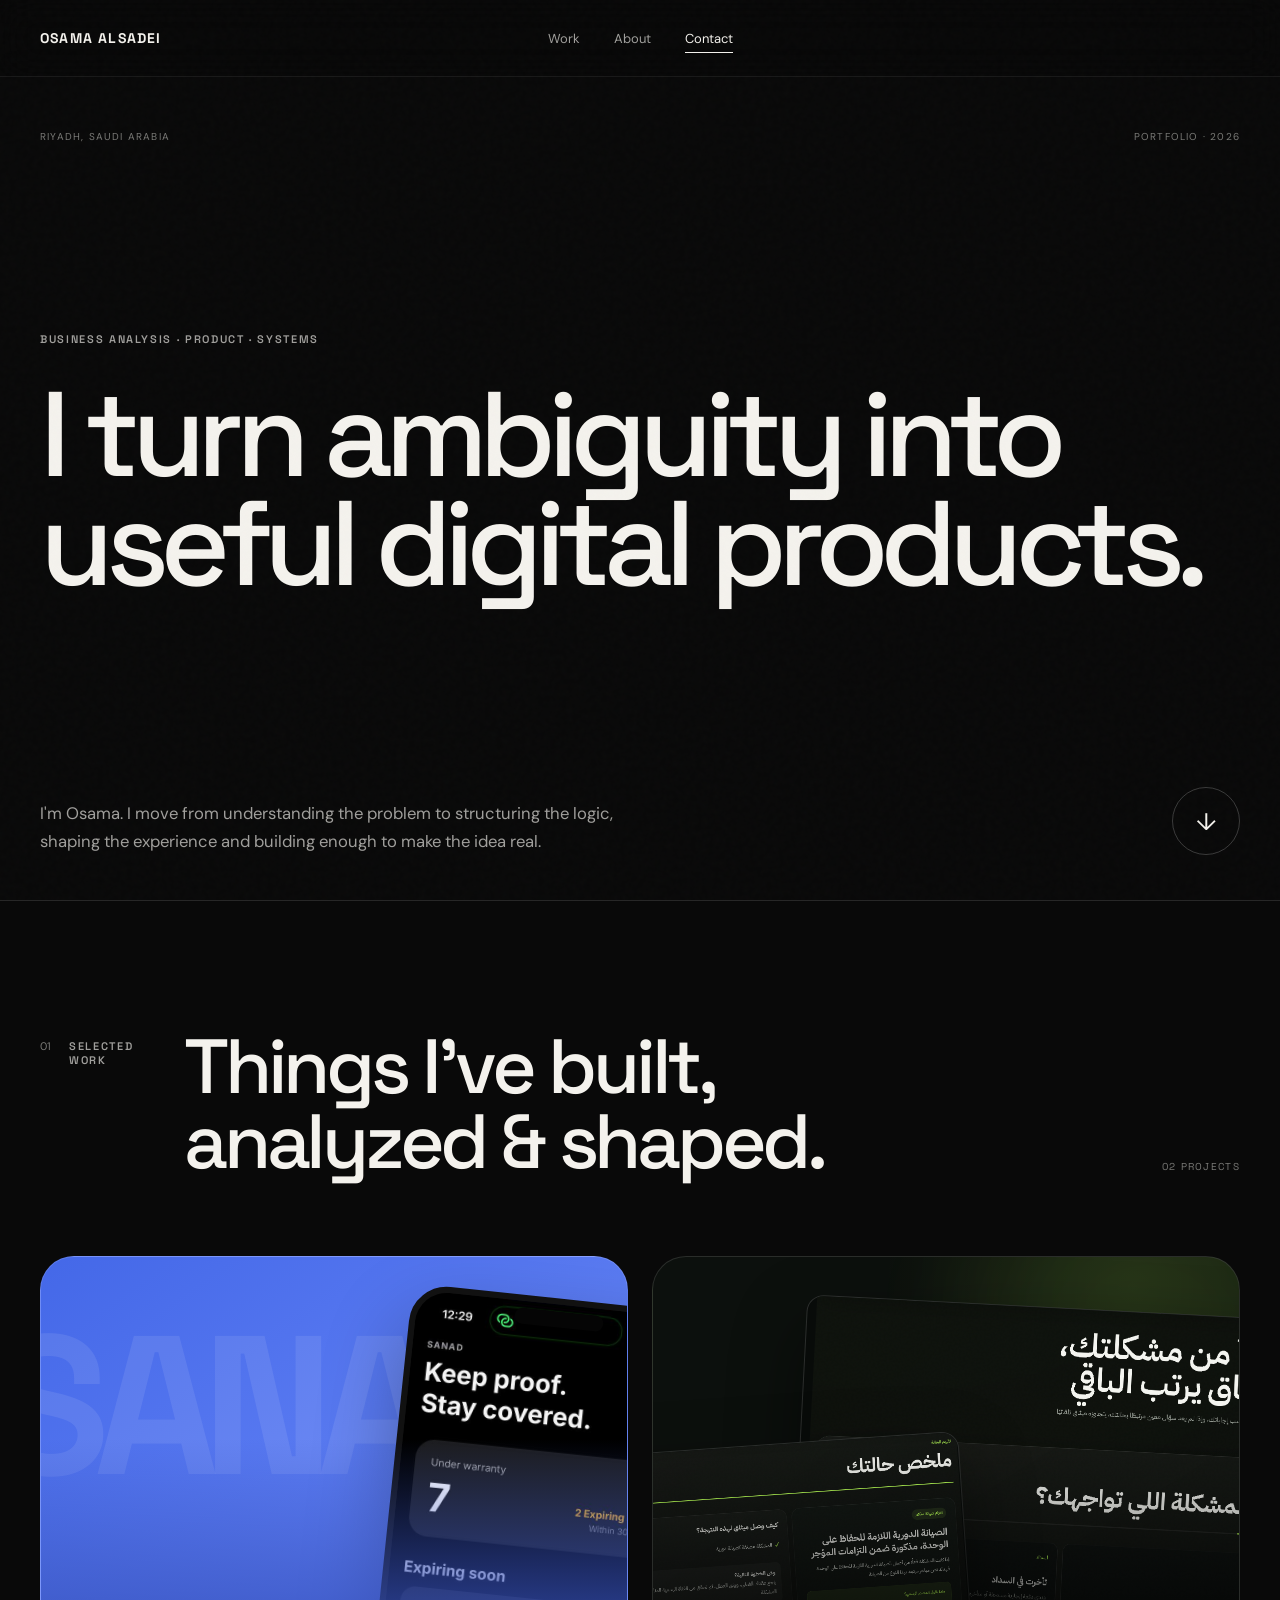
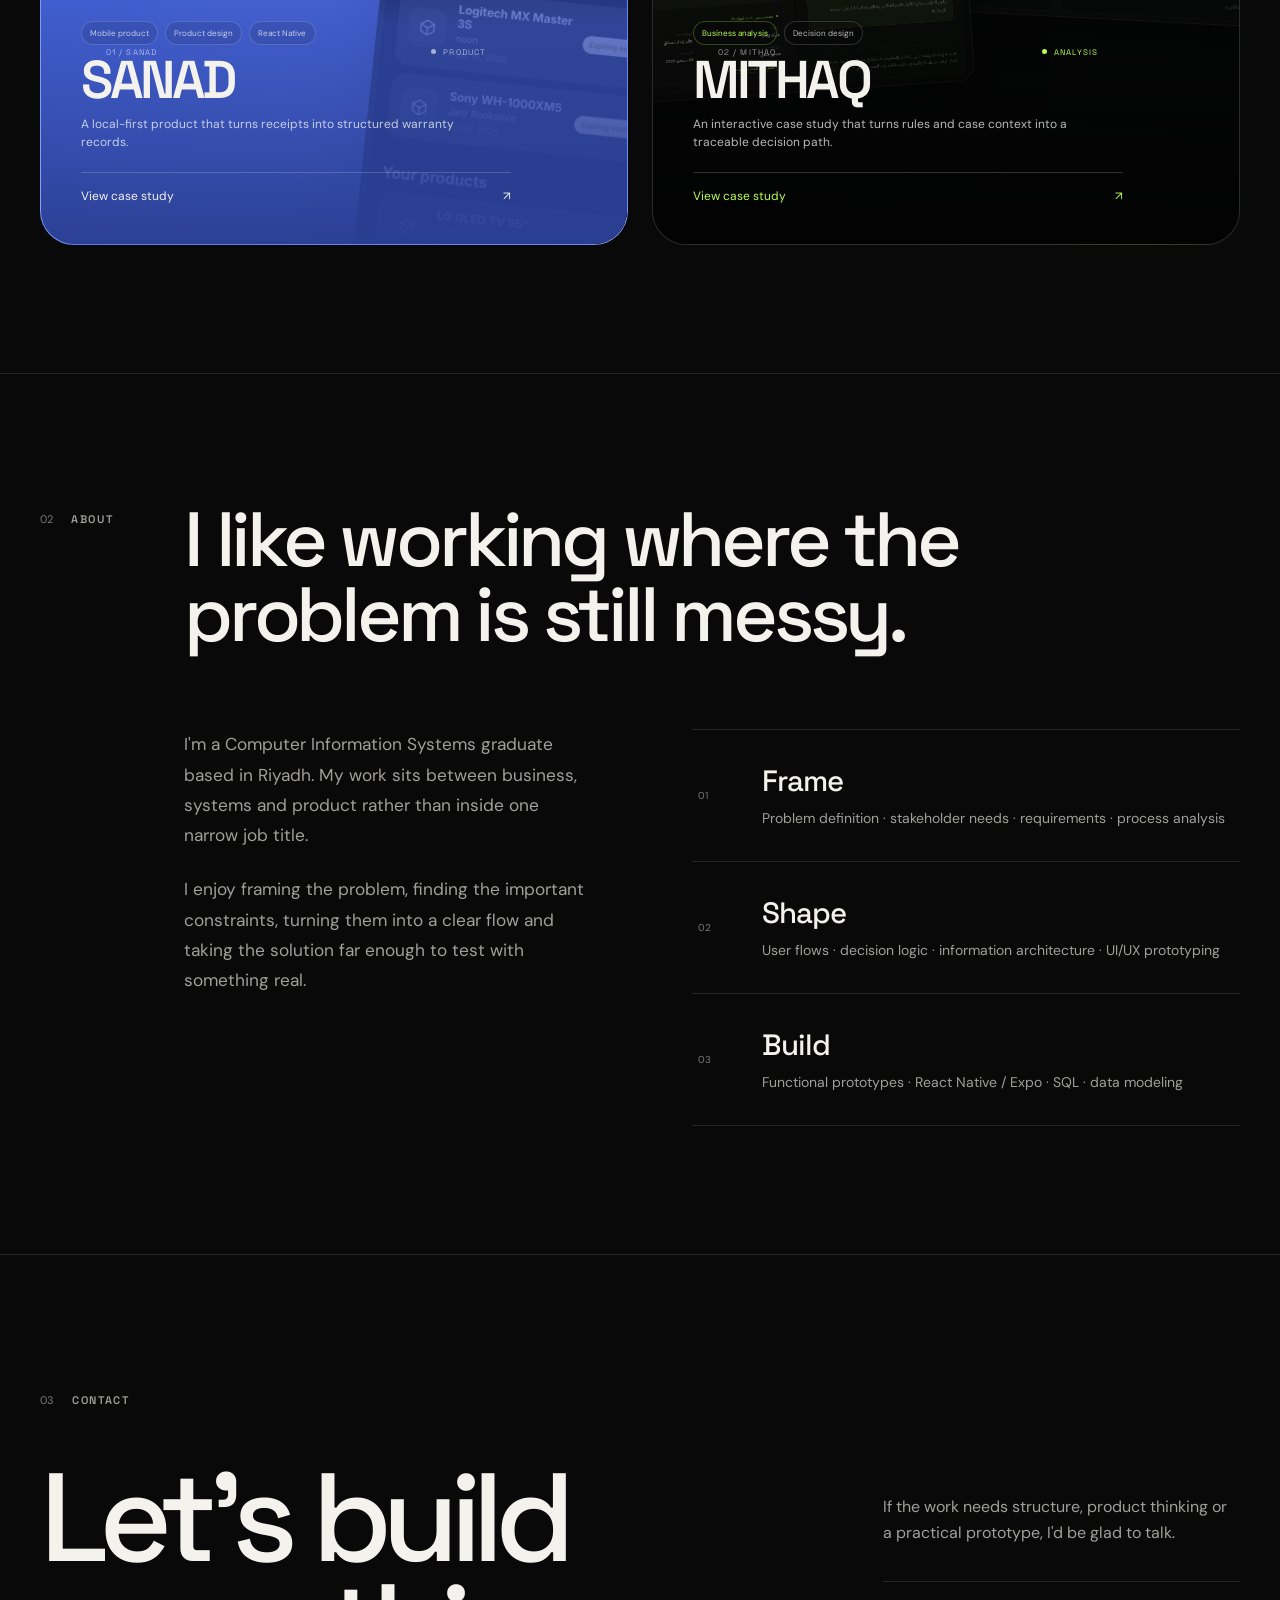
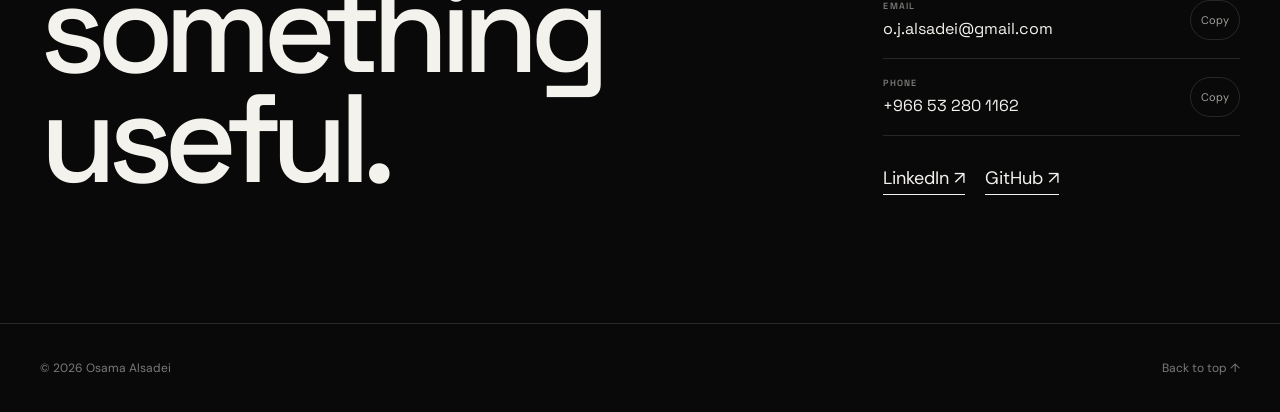
==== commit c4a0e5f5: "Restructure project cards into visual and content stages" ====
--- a/index.html
+++ b/index.html
@@ -106,7 +106,7 @@
           shaping the experience and building enough to make the idea real.
         </p>
 
-        <a href="#work-start" class="scroll-button" aria-label="View selected work">
+        <a href="#projects" class="scroll-button" aria-label="View selected work">
           <span aria-hidden="true">↓</span>
         </a>
       </div>
@@ -126,68 +126,68 @@
           </div>
         </div>
 
-        <div class="work-grid">
-          <a class="project-card project-card--sanad" href="projects/sanad/index.html" aria-label="View Sanad case study">
-            <div class="project-art project-art--sanad" aria-hidden="true">
-              <div class="sanad-word">SANAD</div>
-              <div class="phone-mockup">
-                <img src="projects/sanad/assets/home.png" alt="" loading="lazy" decoding="async">
-              </div>
-            </div>
-
-            <div class="project-card-top">
-              <span>01 / SANAD</span>
-              <span class="project-type">Product</span>
-            </div>
-
-            <div class="project-card-copy">
-              <div class="project-tags" aria-label="Sanad disciplines">
-                <span>Mobile product</span>
-                <span>Product design</span>
-                <span>React Native</span>
-              </div>
-
-              <h3>Sanad</h3>
-              <p>A local-first product that turns receipts into structured warranty records.</p>
-
-              <div class="project-link-line">
-                <span>View case study</span>
-                <span aria-hidden="true">↗</span>
-              </div>
-            </div>
-          </a>
-
-          <a class="project-card project-card--mithaq" href="projects/mithaq/index.html" aria-label="View Mithaq case study">
-            <div class="project-art project-art--mithaq" aria-hidden="true">
-              <div class="mithaq-glow"></div>
-              <div class="mithaq-shot mithaq-shot--one">
-                <img src="projects/mithaq/assets/mithaq-hero.png" alt="" loading="lazy" decoding="async">
-              </div>
-              <div class="mithaq-shot mithaq-shot--two">
-                <img src="projects/mithaq/assets/mithaq-cover.png" alt="" loading="lazy" decoding="async">
-              </div>
-            </div>
-
-            <div class="project-card-top">
-              <span>02 / MITHAQ</span>
-              <span class="project-type">Analysis</span>
-            </div>
-
-            <div class="project-card-copy">
-              <div class="project-tags" aria-label="Mithaq disciplines">
-                <span>Business analysis</span>
-                <span>Decision design</span>
-              </div>
-
-              <h3>Mithaq</h3>
-              <p>An interactive case study that turns rules and case context into a traceable decision path.</p>
-
-              <div class="project-link-line">
-                <span>View case study</span>
-                <span aria-hidden="true">↗</span>
-              </div>
-            </div>
-          </a>
+        <div class="work-grid" id="projects">
+          <a class="project-card project-card--sanad" href="projects/sanad/index.html" aria-label="View Sanad case study">
+            <div class="project-visual project-visual--sanad" aria-hidden="true">
+              <div class="sanad-word">SANAD</div>
+              <div class="phone-mockup">
+                <img src="projects/sanad/assets/home.png" alt="" loading="lazy" decoding="async">
+              </div>
+            </div>
+
+            <div class="project-card-copy">
+              <div class="project-card-top">
+                <span>01 / SANAD</span>
+                <span class="project-type">Product</span>
+              </div>
+
+              <div class="project-tags" aria-label="Sanad disciplines">
+                <span>Mobile product</span>
+                <span>Product design</span>
+                <span>React Native</span>
+              </div>
+
+              <h3>Sanad</h3>
+              <p>A local-first product that turns receipts into structured warranty records.</p>
+
+              <div class="project-link-line">
+                <span>View case study</span>
+                <span aria-hidden="true">↗</span>
+              </div>
+            </div>
+          </a>
+
+          <a class="project-card project-card--mithaq" href="projects/mithaq/index.html" aria-label="View Mithaq case study">
+            <div class="project-visual project-visual--mithaq" aria-hidden="true">
+              <div class="mithaq-glow"></div>
+              <div class="mithaq-shot mithaq-shot--one">
+                <img src="projects/mithaq/assets/mithaq-hero.png" alt="" loading="lazy" decoding="async">
+              </div>
+              <div class="mithaq-shot mithaq-shot--two">
+                <img src="projects/mithaq/assets/mithaq-cover.png" alt="" loading="lazy" decoding="async">
+              </div>
+            </div>
+
+            <div class="project-card-copy">
+              <div class="project-card-top">
+                <span>02 / MITHAQ</span>
+                <span class="project-type">Analysis</span>
+              </div>
+
+              <div class="project-tags" aria-label="Mithaq disciplines">
+                <span>Business analysis</span>
+                <span>Decision design</span>
+              </div>
+
+              <h3>Mithaq</h3>
+              <p>An interactive case study that turns rules and case context into a traceable decision path.</p>
+
+              <div class="project-link-line">
+                <span>View case study</span>
+                <span aria-hidden="true">↗</span>
+              </div>
+            </div>
+          </a>
         </div>
       </div>
     </section>
--- a/style.css
+++ b/style.css
@@ -273,6 +273,10 @@
   transition: transform 0.28s var(--ease), background 0.2s ease, color 0.2s ease;
 }
 
+#projects {
+  scroll-margin-top: calc(var(--header-height) + 18px);
+}
+
 /* Sections */
 .work-section,
 .about-section,
@@ -327,10 +331,10 @@
 }
 
 /* Work */
-.work-grid {
-  display: grid;
-  grid-template-columns: repeat(2, minmax(0, 1fr));
-  gap: clamp(16px, 2vw, 24px);
+.work-grid {
+  display: grid;
+  grid-template-columns: repeat(auto-fit, minmax(min(100%, 440px), 1fr));
+  gap: clamp(16px, 2vw, 24px);
 }
 
 .project-card {
@@ -788,12 +792,7 @@
   .section-heading {
     grid-template-columns: 86px minmax(0, 1fr);
   }
-
-  .work-grid {
-    grid-template-columns: 1fr;
-  }
-
-  .project-card {
+.project-card {
     min-height: 620px;
   }
 
@@ -992,67 +991,28 @@
     min-height: 540px;
     border-radius: 26px;
   }
-
-  .project-card::after {
-    inset: 40% 0 0;
-  }
-
-  .project-card-top {
-    top: 20px;
-    right: 20px;
-    left: 20px;
-  }
-
-  .sanad-word {
-    top: 18%;
-    left: -4%;
-    font-size: 92px;
-  }
-
-  .phone-mockup {
-    top: 12%;
-    right: 7%;
-    width: 42%;
-    border-width: 4px;
-    border-radius: 27px;
-  }
-
-  .phone-mockup::before {
-    top: 5px;
-    height: 10px;
-  }
-
-  .mithaq-shot--one {
-    top: 13%;
-    right: 4%;
-    width: 82%;
-  }
-
-  .mithaq-shot--two {
-    top: 28%;
-    left: 5%;
-    width: 73%;
-  }
-
-  .project-card-copy {
-    right: 20px;
-    bottom: 22px;
-    left: 20px;
-    max-width: 86%;
-  }
-
-  .project-card h3 {
-    font-size: 45px;
-  }
-
-  .project-card-copy > p {
-    font-size: 12px;
-  }
-
-  .project-tags span {
-    padding: 5px 8px;
-    font-size: 8px;
-  }
++
++
++
++
++
++
++
++
++
++
++
 
   .about-grid {
     padding-left: 0;
@@ -1118,16 +1078,283 @@
   .project-card {
     min-height: 510px;
   }
-
-  .project-card-copy {
-    max-width: 92%;
-  }
++
 
   .contact-row {
     align-items: flex-end;
   }
 }
 
+
+/* Project cards: card-level responsive system.
+   Safe content stays in normal flow; decorative artwork may crop intentionally. */
+@supports (container-type: inline-size) and (width: 1cqw) {
+  .project-card {
+    container-type: inline-size;
+    container-name: project-card;
+    --card-safe-x: clamp(20px, 5cqw, 40px);
+    --card-safe-y: clamp(22px, 5cqw, 40px);
+    display: flex;
+    flex-direction: column;
+    justify-content: flex-end;
+    padding: var(--card-safe-y) var(--card-safe-x);
+  }
+
+  .project-card-top {
+    top: var(--card-safe-y);
+    right: var(--card-safe-x);
+    left: var(--card-safe-x);
+  }
+
+  .project-card-copy {
+    position: relative;
+    right: auto;
+    bottom: auto;
+    left: auto;
+    width: min(100%, 430px);
+    max-width: none;
+  }
+
+  .project-tags {
+    margin-bottom: clamp(10px, 2.4cqw, 14px);
+  }
+
+  .project-tags span {
+    padding: clamp(5px, 1cqw, 6px) clamp(8px, 1.6cqw, 9px);
+    font-size: clamp(8px, 1.6cqw, 9px);
+  }
+
+  .project-card h3 {
+    font-size: clamp(44px, 10.5cqw, 78px);
+  }
+
+  .project-card-copy > p {
+    max-width: min(390px, 100%);
+    margin-top: clamp(8px, 2cqw, 11px);
+    font-size: clamp(12px, 2.2cqw, 13px);
+  }
+
+  .sanad-word {
+    font-size: clamp(110px, 30cqw, 210px);
+  }
+
+  .phone-mockup {
+    right: 6cqw;
+    width: clamp(170px, 43cqw, 300px);
+  }
+
+  .mithaq-shot--one {
+    right: 3cqw;
+    width: 68cqw;
+  }
+
+  .mithaq-shot--two {
+    left: 5cqw;
+    width: 61cqw;
+  }
+
+  @container project-card (max-width: 620px) {
+    .project-card-top {
+      font-size: 8px;
+    }
+
+    .project-card::after {
+      inset: 31% 0 0;
+    }
+
+    /* SANAD: let the device become a large cropped visual instead of shrinking it. */
+    .sanad-word {
+      top: 14cqw;
+      left: -10cqw;
+      font-size: 39cqw;
+    }
+
+    .phone-mockup {
+      top: 8cqw;
+      right: -10cqw;
+      width: 59cqw;
+      transform: rotate(6deg);
+    }
+
+    /* MITHAQ: one dominant screen, one secondary layer peeking in. */
+    .mithaq-shot--one {
+      top: 10cqw;
+      right: -18cqw;
+      width: 105cqw;
+      transform: rotate(3deg);
+    }
+
+    .mithaq-shot--two {
+      top: 37cqw;
+      left: -14cqw;
+      width: 76cqw;
+      transform: rotate(-4deg);
+    }
+  }
+
+  @container project-card (max-width: 470px) {
+    .project-card {
+      --card-safe-x: 20px;
+      --card-safe-y: 22px;
+      min-height: 550px;
+    }
+
+    .project-card::after {
+      inset: 27% 0 0;
+    }
+
+    .project-card h3 {
+      font-size: clamp(44px, 14cqw, 58px);
+    }
+
+    .project-link-line {
+      margin-top: 16px;
+      padding-top: 13px;
+    }
+
+    .sanad-word {
+      top: 15cqw;
+      left: -15cqw;
+      font-size: 48cqw;
+    }
+
+    .phone-mockup {
+      top: 7cqw;
+      right: -18cqw;
+      width: 70cqw;
+      border-width: 4px;
+      border-radius: 28px;
+    }
+
+    .phone-mockup::before {
+      top: 5px;
+      height: 10px;
+    }
+
+    .mithaq-shot--one {
+      top: 11cqw;
+      right: -29cqw;
+      width: 122cqw;
+    }
+
+    .mithaq-shot--two {
+      top: 43cqw;
+      left: -22cqw;
+      width: 84cqw;
+    }
+  }
+
+  @container project-card (max-width: 360px) {
+    .project-card {
+      min-height: 530px;
+    }
+
+    .project-card-top {
+      gap: 8px;
+      letter-spacing: 0.08em;
+    }
+
+    .project-tags {
+      gap: 5px;
+    }
+
+    .project-tags span {
+      padding-inline: 7px;
+    }
+
+    .project-card h3 {
+      font-size: 43px;
+    }
+
+    .sanad-word {
+      left: -18cqw;
+      font-size: 52cqw;
+    }
+
+    .phone-mockup {
+      right: -22cqw;
+      width: 76cqw;
+    }
+
+    .mithaq-shot--one {
+      right: -34cqw;
+      width: 128cqw;
+    }
+
+    .mithaq-shot--two {
+      left: -27cqw;
+      width: 90cqw;
+    }
+  }
+}
+
+/* Fallback for browsers without container queries. */
+@supports not (container-type: inline-size) {
+  @media (max-width: 760px) {
+    .project-card::after {
+      inset: 40% 0 0;
+    }
+
+    .project-card-top {
+      top: 20px;
+      right: 20px;
+      left: 20px;
+    }
+
+    .sanad-word {
+      top: 18%;
+      left: -4%;
+      font-size: 92px;
+    }
+
+    .phone-mockup {
+      top: 12%;
+      right: 7%;
+      width: 42%;
+      border-width: 4px;
+      border-radius: 27px;
+    }
+
+    .phone-mockup::before {
+      top: 5px;
+      height: 10px;
+    }
+
+    .mithaq-shot--one {
+      top: 13%;
+      right: 4%;
+      width: 82%;
+    }
+
+    .mithaq-shot--two {
+      top: 28%;
+      left: 5%;
+      width: 73%;
+    }
+
+    .project-card-copy {
+      right: 20px;
+      bottom: 22px;
+      left: 20px;
+      max-width: 86%;
+    }
+
+    .project-card h3 {
+      font-size: 45px;
+    }
+
+    .project-card-copy > p {
+      font-size: 12px;
+    }
+
+    .project-tags span {
+      padding: 5px 8px;
+      font-size: 8px;
+    }
+  }
+}
+
 @media (prefers-reduced-motion: no-preference) {
   .page-enter {
     opacity: 0;
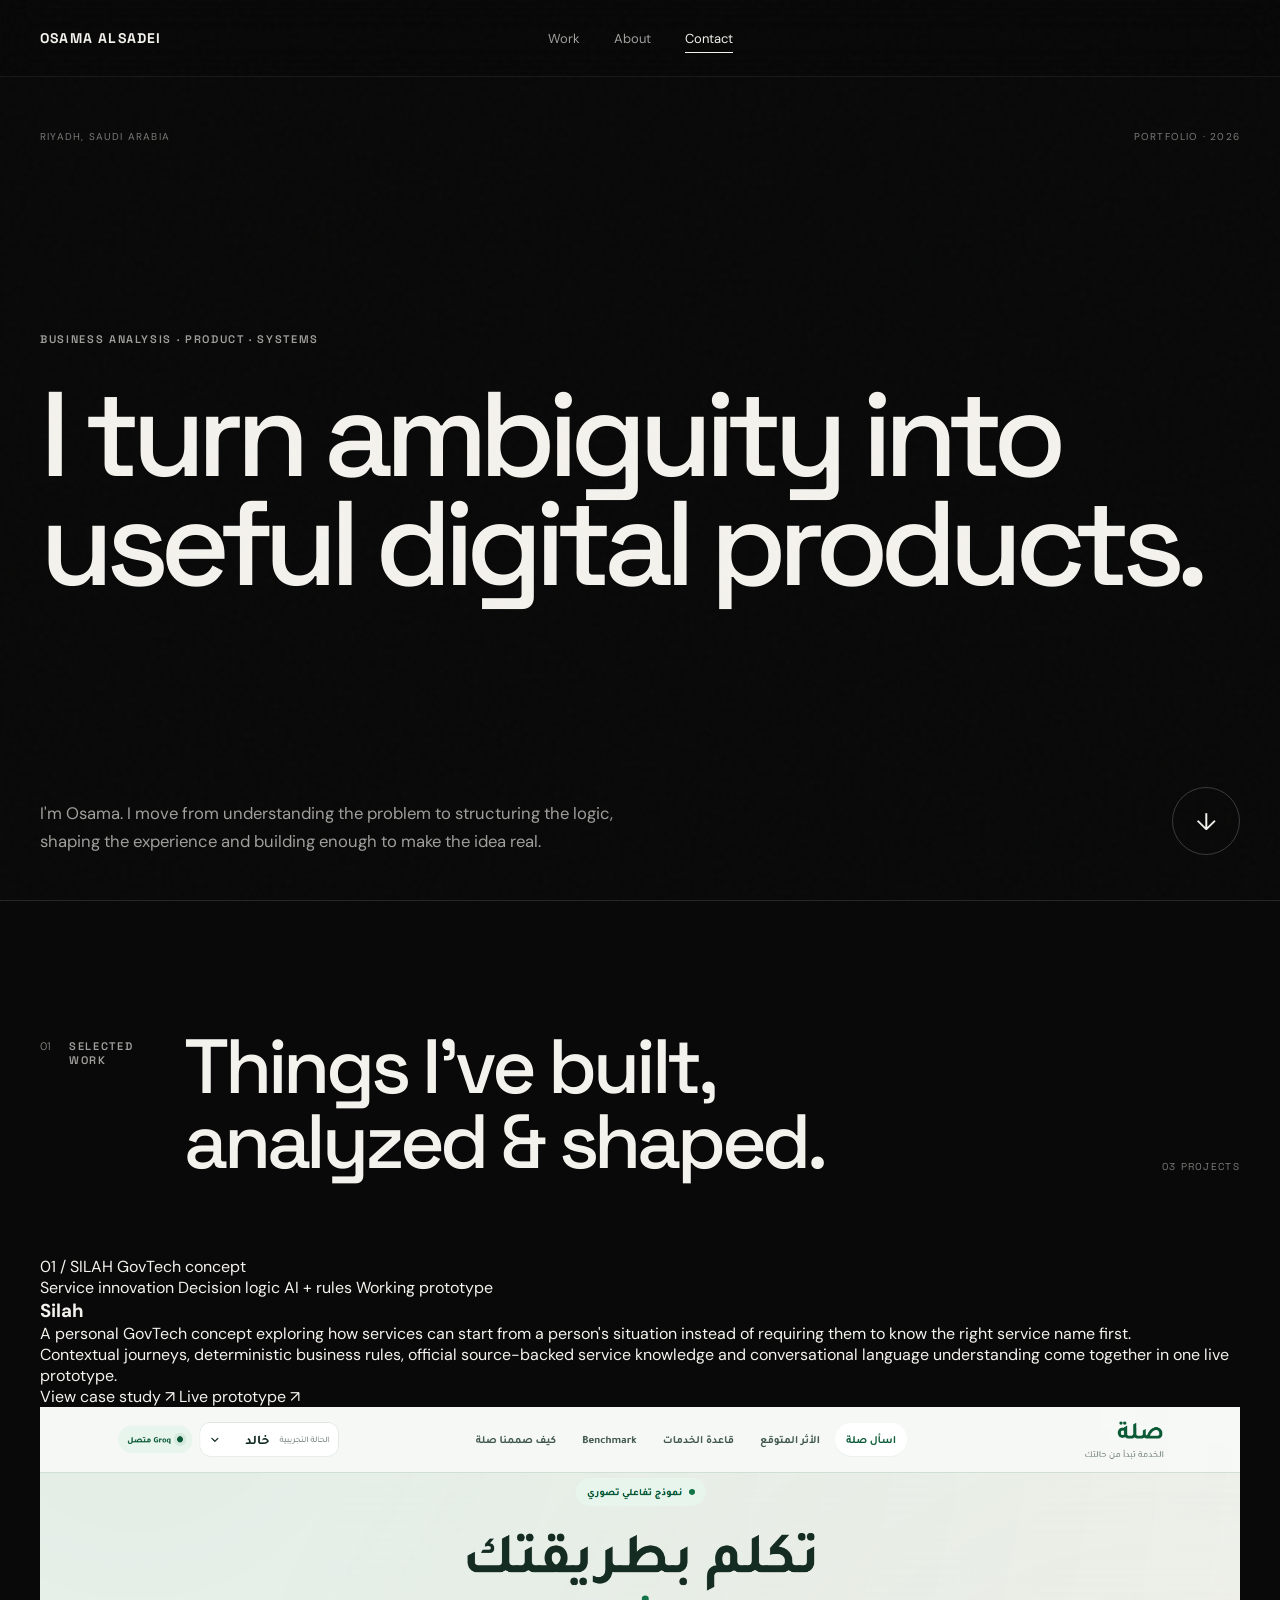
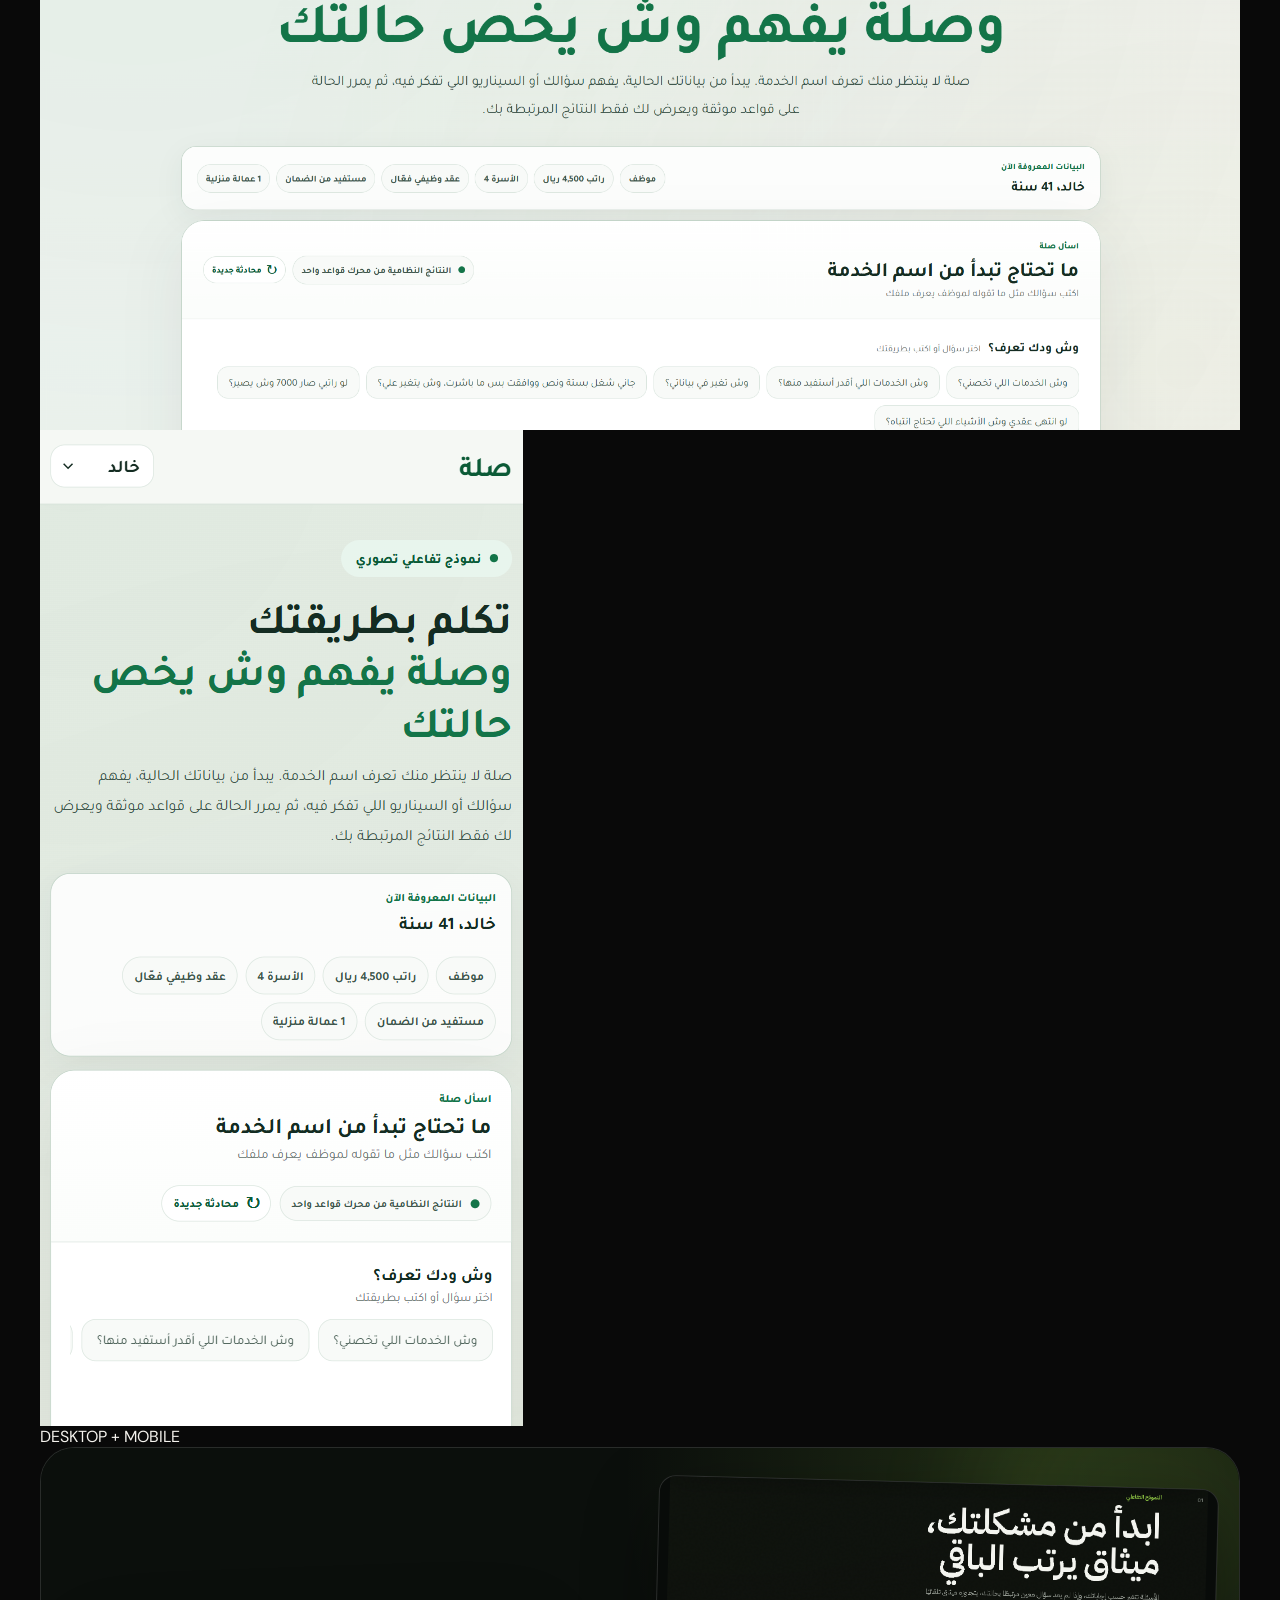
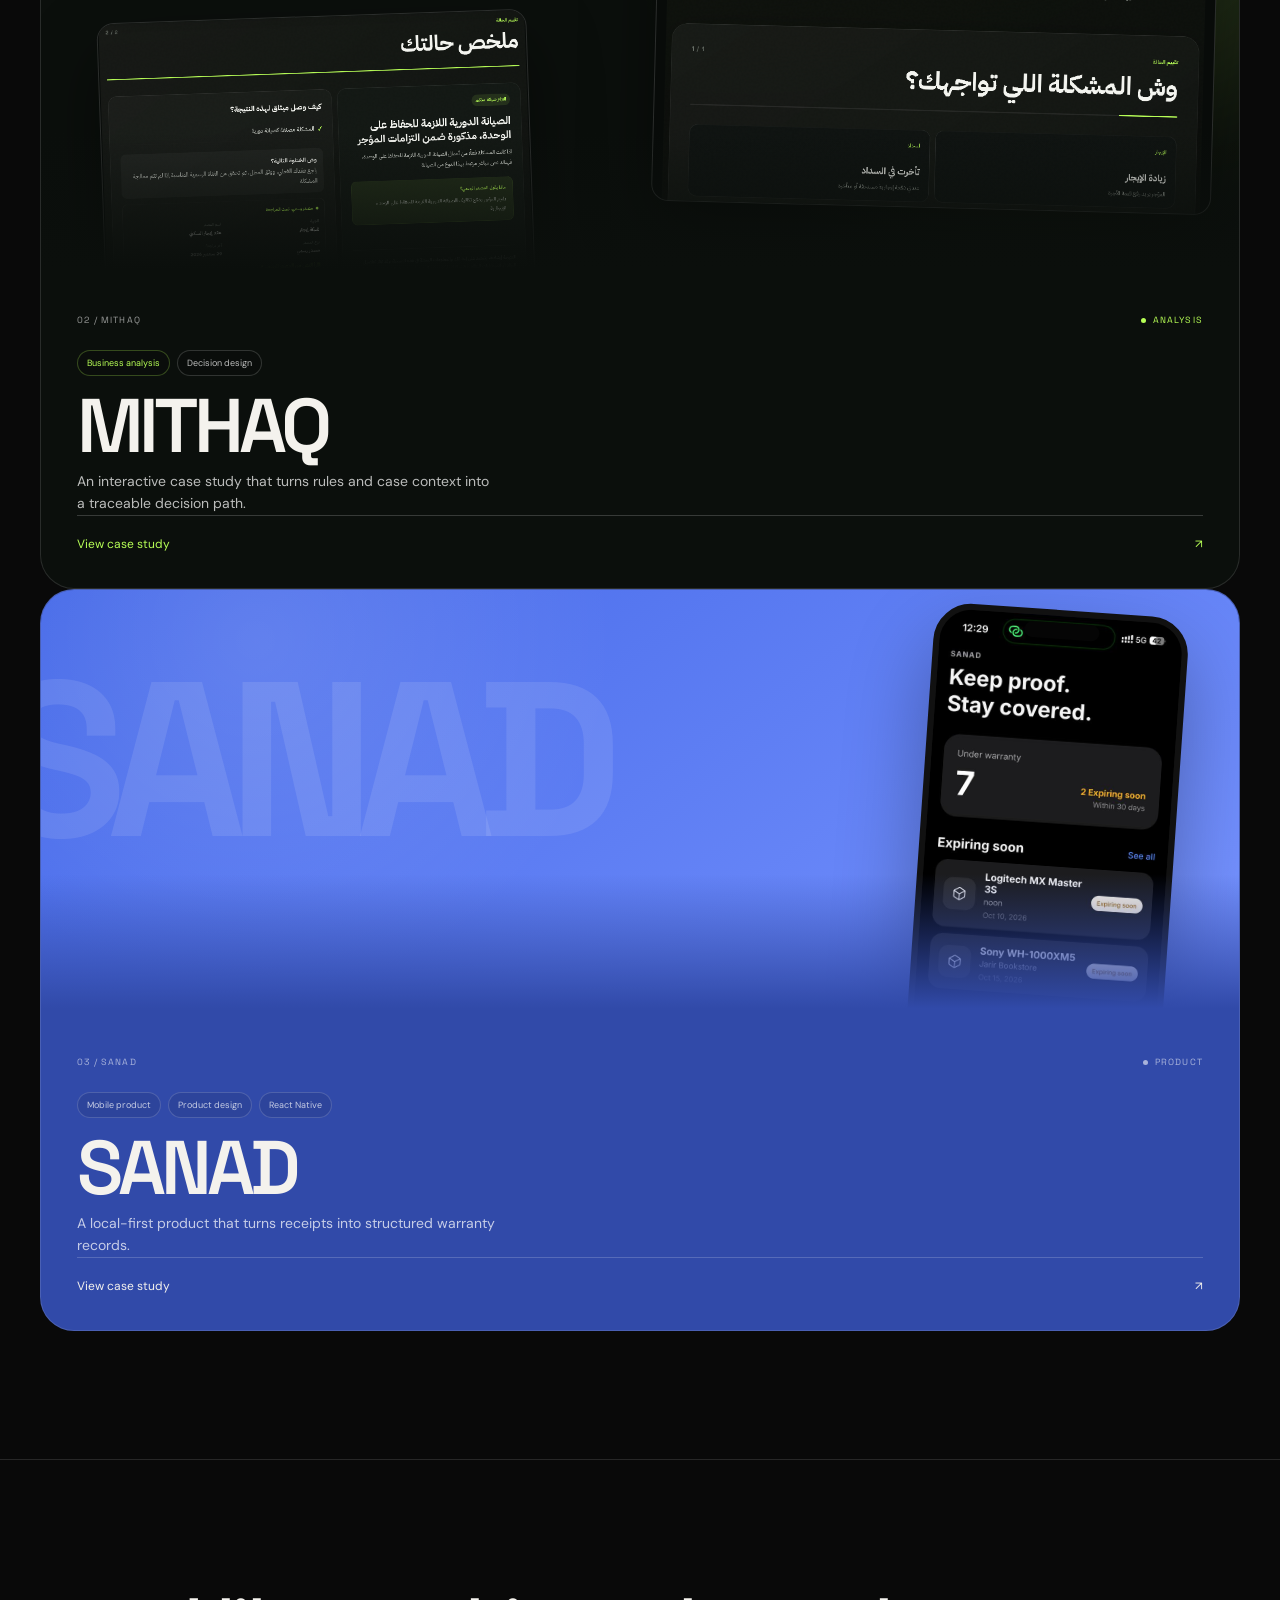
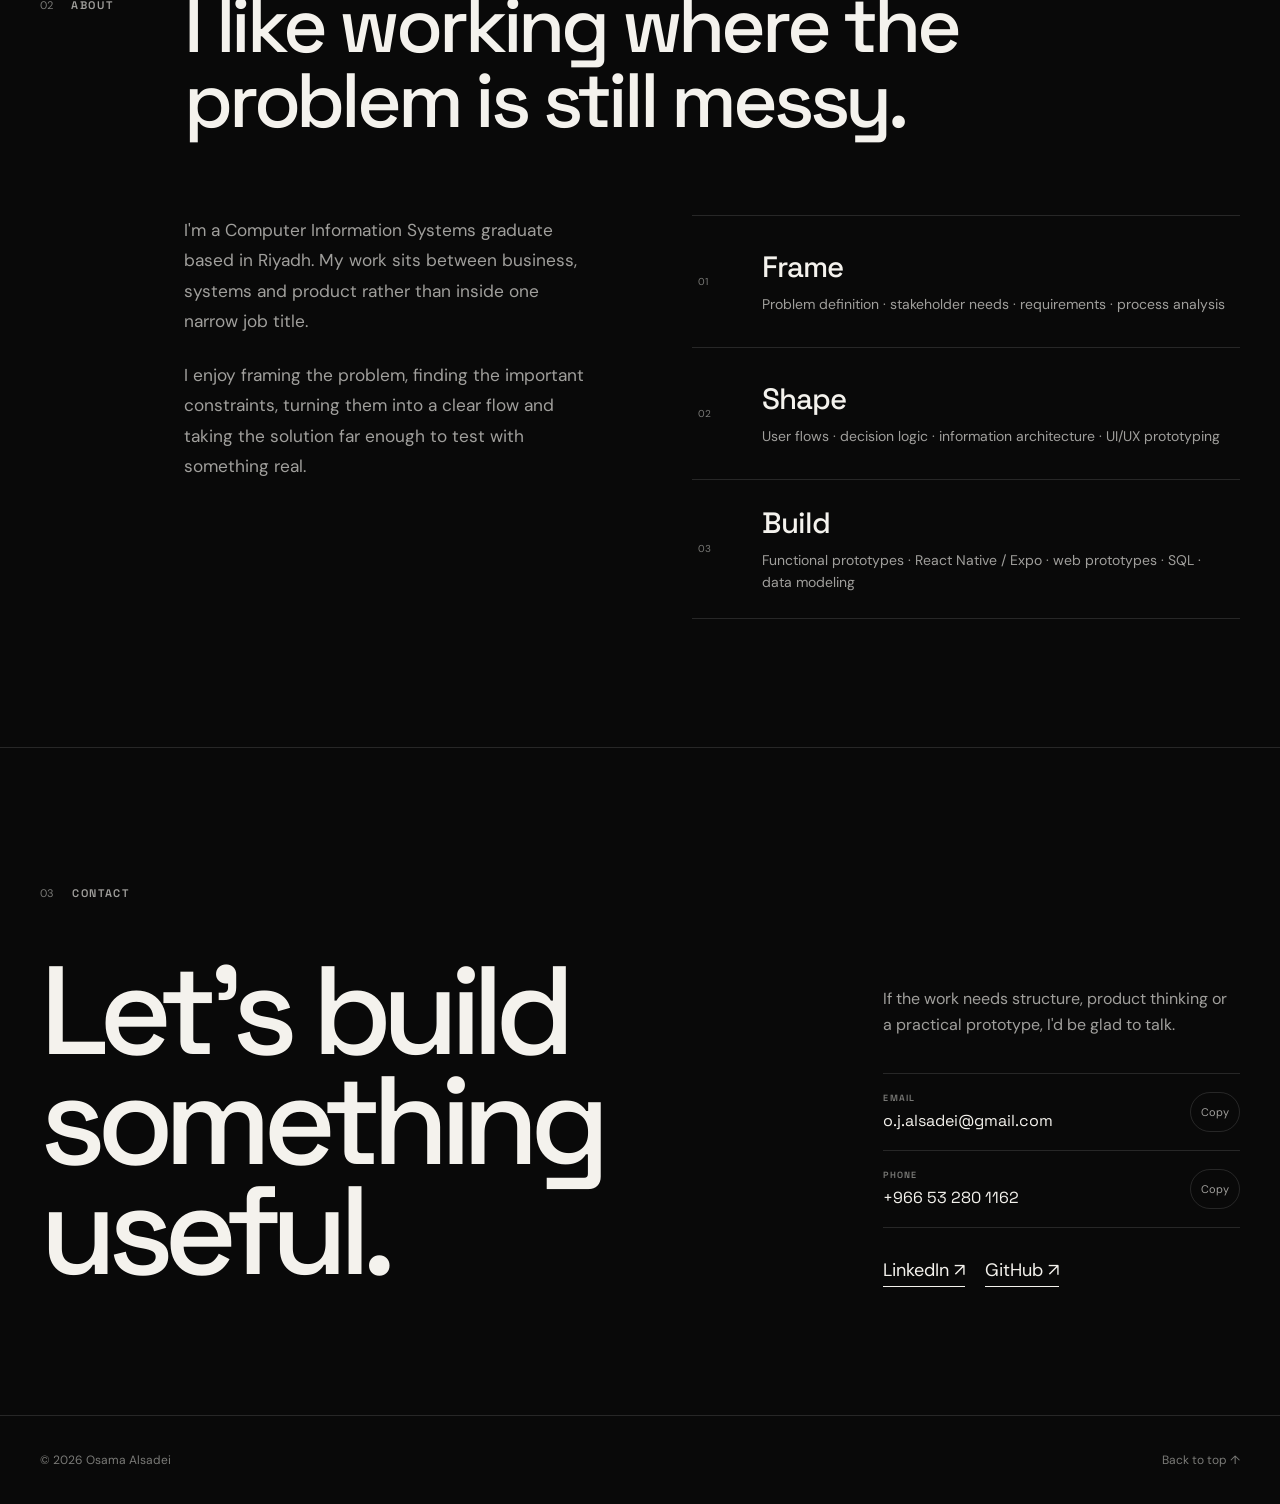
==== commit 020e529b: "Update index.html" ====
--- a/index.html
+++ b/index.html
@@ -3,7 +3,11 @@
 <head>
   <meta charset="UTF-8">
   <meta name="viewport" content="width=device-width, initial-scale=1.0, viewport-fit=cover">
-  <meta name="description" content="Osama Alsadei's portfolio — business analysis, product thinking, systems and hands-on prototyping. Selected work includes Sanad and Mithaq.">
+
+  <meta
+    name="description"
+    content="Osama Alsadei's portfolio, business analysis, product thinking, systems and hands-on prototyping. Selected work includes Silah, Mithaq and Sanad."
+  >
   <meta name="author" content="Osama Alsadei">
   <meta name="robots" content="index, follow">
   <meta name="theme-color" content="#090909">
@@ -11,21 +15,32 @@
 
   <link rel="canonical" href="https://ojalsadei.github.io/my-portfolio/">
 
-  <meta property="og:title" content="Osama Alsadei — Portfolio">
-  <meta property="og:description" content="Business analysis, product thinking, systems and practical digital products.">
+  <meta property="og:title" content="Osama Alsadei - Portfolio">
+  <meta
+    property="og:description"
+    content="Business analysis, product thinking, systems and practical digital products."
+  >
   <meta property="og:type" content="website">
   <meta property="og:url" content="https://ojalsadei.github.io/my-portfolio/">
   <meta property="og:site_name" content="Osama Alsadei Portfolio">
 
   <meta name="twitter:card" content="summary">
-  <meta name="twitter:title" content="Osama Alsadei — Portfolio">
-  <meta name="twitter:description" content="Business analysis, product thinking, systems and practical digital products.">
-
-  <title>Osama Alsadei — Business Analysis, Product & Systems</title>
+  <meta name="twitter:title" content="Osama Alsadei - Portfolio">
+  <meta
+    name="twitter:description"
+    content="Business analysis, product thinking, systems and practical digital products."
+  >
+
+  <title>Osama Alsadei | Business Analysis, Product & Systems</title>
 
   <link rel="preconnect" href="https://fonts.googleapis.com">
   <link rel="preconnect" href="https://fonts.gstatic.com" crossorigin>
-  <link href="https://fonts.googleapis.com/css2?family=DM+Sans:wght@400;500;600;700&family=Space+Grotesk:wght@400;500;600;700&display=swap" rel="stylesheet">
+
+  <link
+    href="https://fonts.googleapis.com/css2?family=DM+Sans:wght@400;500;600;700&family=Space+Grotesk:wght@400;500;600;700&display=swap"
+    rel="stylesheet"
+  >
+
   <link rel="stylesheet" href="style.css">
 
   <script type="application/ld+json">
@@ -42,7 +57,9 @@
       "Business Analysis",
       "Product Thinking",
       "Systems Analysis",
+      "Service Innovation",
       "Prototyping",
+      "Decision Logic",
       "React Native",
       "SQL"
     ]
@@ -52,11 +69,16 @@
 
 <body>
   <a class="skip-link" href="#main">Skip to content</a>
+
   <div class="noise" aria-hidden="true"></div>
 
   <header class="site-header" id="siteHeader">
     <nav class="nav shell" aria-label="Primary navigation">
-      <a href="#top" class="brand" aria-label="Osama Alsadei — back to top">
+      <a
+        href="#top"
+        class="brand"
+        aria-label="Osama Alsadei, back to top"
+      >
         OSAMA ALSADEI
       </a>
 
@@ -79,40 +101,75 @@
       </button>
     </nav>
 
-    <nav class="mobile-menu shell" id="mobileMenu" aria-label="Mobile navigation" aria-hidden="true">
-      <a href="#work"><span>01</span>Work</a>
-      <a href="#about"><span>02</span>About</a>
-      <a href="#contact"><span>03</span>Contact</a>
+    <nav
+      class="mobile-menu shell"
+      id="mobileMenu"
+      aria-label="Mobile navigation"
+      aria-hidden="true"
+    >
+      <a href="#work">
+        <span>01</span>
+        Work
+      </a>
+
+      <a href="#about">
+        <span>02</span>
+        About
+      </a>
+
+      <a href="#contact">
+        <span>03</span>
+        Contact
+      </a>
     </nav>
   </header>
 
   <main id="main">
-    <section class="hero shell" id="top" aria-labelledby="hero-title">
+    <section
+      class="hero shell"
+      id="top"
+      aria-labelledby="hero-title"
+    >
       <div class="hero-meta page-enter page-enter-1">
         <span>Riyadh, Saudi Arabia</span>
         <span>Portfolio · 2026</span>
       </div>
 
       <div class="hero-main">
-        <p class="eyebrow page-enter page-enter-2">Business analysis · product · systems</p>
-        <h1 id="hero-title" class="page-enter page-enter-3">
+        <p class="eyebrow page-enter page-enter-2">
+          Business analysis · product · systems
+        </p>
+
+        <h1
+          id="hero-title"
+          class="page-enter page-enter-3"
+        >
           I turn ambiguity into useful digital products.
         </h1>
       </div>
 
       <div class="hero-footer page-enter page-enter-4">
         <p>
-          I'm Osama. I move from understanding the problem to structuring the logic,
-          shaping the experience and building enough to make the idea real.
+          I'm Osama. I move from understanding the problem to structuring
+          the logic, shaping the experience and building enough to make
+          the idea real.
         </p>
 
-        <a href="#projects" class="scroll-button" aria-label="View selected work">
+        <a
+          href="#projects"
+          class="scroll-button"
+          aria-label="View selected work"
+        >
           <span aria-hidden="true">↓</span>
         </a>
       </div>
     </section>
 
-    <section class="work-section" id="work" aria-labelledby="work-title">
+    <section
+      class="work-section"
+      id="work"
+      aria-labelledby="work-title"
+    >
       <div class="shell" id="work-start">
         <div class="section-heading work-heading">
           <div class="section-kicker">
@@ -121,78 +178,230 @@
           </div>
 
           <div class="section-title-row">
-            <h2 id="work-title">Things I've built, analyzed & shaped.</h2>
-            <span class="project-count">02 PROJECTS</span>
-          </div>
-        </div>
-
-        <div class="work-grid" id="projects">
-          <a class="project-card project-card--sanad" href="projects/sanad/index.html" aria-label="View Sanad case study">
-            <div class="project-visual project-visual--sanad" aria-hidden="true">
-              <div class="sanad-word">SANAD</div>
-              <div class="phone-mockup">
-                <img src="projects/sanad/assets/home.png" alt="" loading="lazy" decoding="async">
-              </div>
-            </div>
-
-            <div class="project-card-copy">
-              <div class="project-card-top">
-                <span>01 / SANAD</span>
-                <span class="project-type">Product</span>
-              </div>
-
-              <div class="project-tags" aria-label="Sanad disciplines">
-                <span>Mobile product</span>
-                <span>Product design</span>
-                <span>React Native</span>
-              </div>
-
-              <h3>Sanad</h3>
-              <p>A local-first product that turns receipts into structured warranty records.</p>
-
-              <div class="project-link-line">
-                <span>View case study</span>
-                <span aria-hidden="true">↗</span>
-              </div>
-            </div>
-          </a>
-
-          <a class="project-card project-card--mithaq" href="projects/mithaq/index.html" aria-label="View Mithaq case study">
-            <div class="project-visual project-visual--mithaq" aria-hidden="true">
-              <div class="mithaq-glow"></div>
-              <div class="mithaq-shot mithaq-shot--one">
-                <img src="projects/mithaq/assets/mithaq-hero.png" alt="" loading="lazy" decoding="async">
-              </div>
-              <div class="mithaq-shot mithaq-shot--two">
-                <img src="projects/mithaq/assets/mithaq-cover.png" alt="" loading="lazy" decoding="async">
-              </div>
-            </div>
-
-            <div class="project-card-copy">
-              <div class="project-card-top">
-                <span>02 / MITHAQ</span>
-                <span class="project-type">Analysis</span>
-              </div>
-
-              <div class="project-tags" aria-label="Mithaq disciplines">
-                <span>Business analysis</span>
-                <span>Decision design</span>
-              </div>
-
-              <h3>Mithaq</h3>
-              <p>An interactive case study that turns rules and case context into a traceable decision path.</p>
-
-              <div class="project-link-line">
-                <span>View case study</span>
-                <span aria-hidden="true">↗</span>
-              </div>
-            </div>
-          </a>
+            <h2 id="work-title">
+              Things I've built, analyzed & shaped.
+            </h2>
+
+            <span class="project-count">
+              03 PROJECTS
+            </span>
+          </div>
+        </div>
+
+        <div class="featured-project featured-project--silah" id="projects">
+          <div class="featured-project-copy">
+            <div class="featured-project-top">
+              <span>01 / SILAH</span>
+
+              <span class="featured-project-type">
+                GovTech concept
+              </span>
+            </div>
+
+            <div class="featured-project-tags">
+              <span>Service innovation</span>
+              <span>Decision logic</span>
+              <span>AI + rules</span>
+              <span>Working prototype</span>
+            </div>
+
+            <h3>Silah</h3>
+
+            <p class="featured-project-lead">
+              A personal GovTech concept exploring how services can start
+              from a person's situation instead of requiring them to know
+              the right service name first.
+            </p>
+
+            <p class="featured-project-note">
+              Contextual journeys, deterministic business rules, official
+              source-backed service knowledge and conversational language
+              understanding come together in one live prototype.
+            </p>
+
+            <div class="featured-project-actions">
+              <a
+                href="projects/silah/index.html"
+                class="project-action project-action--primary"
+              >
+                View case study
+                <span aria-hidden="true">↗</span>
+              </a>
+
+              <a
+                href="https://silah2.netlify.app/"
+                class="project-action project-action--secondary"
+                target="_blank"
+                rel="noopener noreferrer"
+              >
+                Live prototype
+                <span aria-hidden="true">↗</span>
+              </a>
+            </div>
+          </div>
+
+          <a
+            class="silah-feature-visual"
+            href="projects/silah/index.html"
+            aria-label="View Silah case study"
+          >
+            <div class="silah-visual-glow" aria-hidden="true"></div>
+
+            <div class="silah-desktop-frame">
+              <div class="browser-bar" aria-hidden="true">
+                <span></span>
+                <span></span>
+                <span></span>
+              </div>
+
+              <img
+                src="projects/silah/assets/silah-desktop.png"
+                alt="Silah desktop interface showing contextual service guidance"
+                loading="lazy"
+                decoding="async"
+              >
+            </div>
+
+            <div class="silah-phone-frame">
+              <div class="silah-phone-speaker" aria-hidden="true"></div>
+
+              <img
+                src="projects/silah/assets/silah-mobile.png"
+                alt="Silah mobile interface"
+                loading="lazy"
+                decoding="async"
+              >
+            </div>
+
+            <span class="silah-visual-label">
+              DESKTOP + MOBILE
+            </span>
+          </a>
+        </div>
+
+        <div class="secondary-project-grid">
+          <a
+            class="project-card project-card--mithaq"
+            href="projects/mithaq/index.html"
+            aria-label="View Mithaq case study"
+          >
+            <div
+              class="project-visual project-visual--mithaq"
+              aria-hidden="true"
+            >
+              <div class="mithaq-glow"></div>
+
+              <div class="mithaq-shot mithaq-shot--one">
+                <img
+                  src="projects/mithaq/assets/mithaq-hero.png"
+                  alt=""
+                  loading="lazy"
+                  decoding="async"
+                >
+              </div>
+
+              <div class="mithaq-shot mithaq-shot--two">
+                <img
+                  src="projects/mithaq/assets/mithaq-cover.png"
+                  alt=""
+                  loading="lazy"
+                  decoding="async"
+                >
+              </div>
+            </div>
+
+            <div class="project-card-copy">
+              <div class="project-card-top">
+                <span>02 / MITHAQ</span>
+
+                <span class="project-type">
+                  Analysis
+                </span>
+              </div>
+
+              <div
+                class="project-tags"
+                aria-label="Mithaq disciplines"
+              >
+                <span>Business analysis</span>
+                <span>Decision design</span>
+              </div>
+
+              <h3>Mithaq</h3>
+
+              <p>
+                An interactive case study that turns rules and case context
+                into a traceable decision path.
+              </p>
+
+              <div class="project-link-line">
+                <span>View case study</span>
+                <span aria-hidden="true">↗</span>
+              </div>
+            </div>
+          </a>
+
+          <a
+            class="project-card project-card--sanad"
+            href="projects/sanad/index.html"
+            aria-label="View Sanad case study"
+          >
+            <div
+              class="project-visual project-visual--sanad"
+              aria-hidden="true"
+            >
+              <div class="sanad-word">SANAD</div>
+
+              <div class="phone-mockup">
+                <img
+                  src="projects/sanad/assets/home.png"
+                  alt=""
+                  loading="lazy"
+                  decoding="async"
+                >
+              </div>
+            </div>
+
+            <div class="project-card-copy">
+              <div class="project-card-top">
+                <span>03 / SANAD</span>
+
+                <span class="project-type">
+                  Product
+                </span>
+              </div>
+
+              <div
+                class="project-tags"
+                aria-label="Sanad disciplines"
+              >
+                <span>Mobile product</span>
+                <span>Product design</span>
+                <span>React Native</span>
+              </div>
+
+              <h3>Sanad</h3>
+
+              <p>
+                A local-first product that turns receipts into structured
+                warranty records.
+              </p>
+
+              <div class="project-link-line">
+                <span>View case study</span>
+                <span aria-hidden="true">↗</span>
+              </div>
+            </div>
+          </a>
         </div>
       </div>
     </section>
 
-    <section class="about-section" id="about" aria-labelledby="about-title">
+    <section
+      class="about-section"
+      id="about"
+      aria-labelledby="about-title"
+    >
       <div class="shell">
         <div class="section-heading">
           <div class="section-kicker">
@@ -201,44 +410,64 @@
           </div>
 
           <div class="section-title-row">
-            <h2 id="about-title">I like working where the problem is still messy.</h2>
+            <h2 id="about-title">
+              I like working where the problem is still messy.
+            </h2>
           </div>
         </div>
 
         <div class="about-grid">
           <div class="about-copy">
             <p>
-              I'm a Computer Information Systems graduate based in Riyadh. My work sits between
-              business, systems and product rather than inside one narrow job title.
+              I'm a Computer Information Systems graduate based in Riyadh.
+              My work sits between business, systems and product rather
+              than inside one narrow job title.
             </p>
+
             <p>
-              I enjoy framing the problem, finding the important constraints, turning them into a
-              clear flow and taking the solution far enough to test with something real.
+              I enjoy framing the problem, finding the important
+              constraints, turning them into a clear flow and taking the
+              solution far enough to test with something real.
             </p>
           </div>
 
           <div class="capability-groups">
             <article class="capability-group">
               <span>01</span>
+
               <div>
                 <h3>Frame</h3>
-                <p>Problem definition · stakeholder needs · requirements · process analysis</p>
+
+                <p>
+                  Problem definition · stakeholder needs · requirements ·
+                  process analysis
+                </p>
               </div>
             </article>
 
             <article class="capability-group">
               <span>02</span>
+
               <div>
                 <h3>Shape</h3>
-                <p>User flows · decision logic · information architecture · UI/UX prototyping</p>
+
+                <p>
+                  User flows · decision logic · information architecture ·
+                  UI/UX prototyping
+                </p>
               </div>
             </article>
 
             <article class="capability-group">
               <span>03</span>
+
               <div>
                 <h3>Build</h3>
-                <p>Functional prototypes · React Native / Expo · SQL · data modeling</p>
+
+                <p>
+                  Functional prototypes · React Native / Expo · web
+                  prototypes · SQL · data modeling
+                </p>
               </div>
             </article>
           </div>
@@ -246,7 +475,11 @@
       </div>
     </section>
 
-    <section class="contact-section" id="contact" aria-labelledby="contact-title">
+    <section
+      class="contact-section"
+      id="contact"
+      aria-labelledby="contact-title"
+    >
       <div class="shell contact-shell">
         <div class="section-kicker contact-kicker">
           <span class="section-number">03</span>
@@ -254,39 +487,84 @@
         </div>
 
         <div class="contact-grid">
-          <h2 id="contact-title">Let's build something useful.</h2>
+          <h2 id="contact-title">
+            Let's build something useful.
+          </h2>
 
           <div class="contact-side">
             <p>
-              If the work needs structure, product thinking or a practical prototype,
-              I'd be glad to talk.
+              If the work needs structure, product thinking or a practical
+              prototype, I'd be glad to talk.
             </p>
 
             <div class="contact-list">
               <div class="contact-row">
                 <div>
-                  <span class="contact-label">Email</span>
-                  <a class="contact-value" href="mailto:o.j.alsadei@gmail.com">o.j.alsadei@gmail.com</a>
+                  <span class="contact-label">
+                    Email
+                  </span>
+
+                  <a
+                    class="contact-value"
+                    href="mailto:o.j.alsadei@gmail.com"
+                  >
+                    o.j.alsadei@gmail.com
+                  </a>
                 </div>
-                <button class="copy-button" type="button" data-copy="o.j.alsadei@gmail.com" aria-label="Copy email address">
+
+                <button
+                  class="copy-button"
+                  type="button"
+                  data-copy="o.j.alsadei@gmail.com"
+                  aria-label="Copy email address"
+                >
                   Copy
                 </button>
               </div>
 
               <div class="contact-row">
                 <div>
-                  <span class="contact-label">Phone</span>
-                  <a class="contact-value" href="tel:+966532801162">+966 53 280 1162</a>
+                  <span class="contact-label">
+                    Phone
+                  </span>
+
+                  <a
+                    class="contact-value"
+                    href="tel:+966532801162"
+                  >
+                    +966 53 280 1162
+                  </a>
                 </div>
-                <button class="copy-button" type="button" data-copy="+966532801162" aria-label="Copy phone number">
+
+                <button
+                  class="copy-button"
+                  type="button"
+                  data-copy="+966532801162"
+                  aria-label="Copy phone number"
+                >
                   Copy
                 </button>
               </div>
             </div>
 
             <div class="social-links">
-              <a href="https://www.linkedin.com/in/osama-alsadei/" target="_blank" rel="noopener noreferrer">LinkedIn <span aria-hidden="true">↗</span></a>
-              <a href="https://github.com/ojalsadei" target="_blank" rel="noopener noreferrer">GitHub <span aria-hidden="true">↗</span></a>
+              <a
+                href="https://www.linkedin.com/in/osama-alsadei/"
+                target="_blank"
+                rel="noopener noreferrer"
+              >
+                LinkedIn
+                <span aria-hidden="true">↗</span>
+              </a>
+
+              <a
+                href="https://github.com/ojalsadei"
+                target="_blank"
+                rel="noopener noreferrer"
+              >
+                GitHub
+                <span aria-hidden="true">↗</span>
+              </a>
             </div>
           </div>
         </div>
@@ -296,12 +574,25 @@
 
   <footer class="footer">
     <div class="shell footer-inner">
-      <span>© <span id="year">2026</span> Osama Alsadei</span>
-      <a href="#top">Back to top <span aria-hidden="true">↑</span></a>
+      <span>
+        © <span id="year">2026</span> Osama Alsadei
+      </span>
+
+      <a href="#top">
+        Back to top
+        <span aria-hidden="true">↑</span>
+      </a>
     </div>
   </footer>
 
-  <div class="toast" id="toast" role="status" aria-live="polite" aria-atomic="true"></div>
+  <div
+    class="toast"
+    id="toast"
+    role="status"
+    aria-live="polite"
+    aria-atomic="true"
+  ></div>
+
   <script src="script.js" defer></script>
 </body>
 </html>
--- a/style.css
+++ b/style.css
@@ -330,236 +330,366 @@
   white-space: nowrap;
 }
 
-/* Work */
+/* Work */
 .work-grid {
   display: grid;
-  grid-template-columns: repeat(auto-fit, minmax(min(100%, 440px), 1fr));
-  gap: clamp(16px, 2vw, 24px);
-}
-
-.project-card {
-  position: relative;
-  min-height: clamp(540px, 46vw, 660px);
-  overflow: hidden;
-  border: 1px solid var(--line);
-  border-radius: var(--radius-lg);
-  isolation: isolate;
-  transform: translateZ(0);
-  transition: transform 0.42s var(--ease), border-color 0.25s ease, box-shadow 0.42s ease;
-}
-
-.project-card::after {
-  content: "";
-  position: absolute;
-  inset: 38% 0 0;
-  z-index: 3;
-  pointer-events: none;
-  background: linear-gradient(to bottom, transparent, rgba(0, 0, 0, 0.58) 42%, rgba(0, 0, 0, 0.86));
-}
-
-.project-card--sanad {
-  background: linear-gradient(145deg, var(--sanad-1), var(--sanad-2));
-}
-
-.project-card--sanad::after {
-  background: linear-gradient(to bottom, rgba(68, 104, 232, 0), rgba(55, 82, 190, 0.76) 45%, rgba(42, 63, 147, 0.98));
-}
-
-.project-card--mithaq {
-  background: radial-gradient(circle at 82% 5%, rgba(183, 255, 86, 0.09), transparent 34%), #0c100d;
-}
-
-.project-card-top {
-  position: absolute;
-  z-index: 6;
-  top: clamp(22px, 2.8vw, 36px);
-  right: clamp(22px, 2.8vw, 36px);
-  left: clamp(22px, 2.8vw, 36px);
-  display: flex;
-  align-items: center;
-  justify-content: space-between;
-  gap: 16px;
-  color: rgba(255, 255, 255, 0.58);
-  font-family: "Space Grotesk", sans-serif;
-  font-size: 9px;
-  letter-spacing: 0.13em;
-  text-transform: uppercase;
-}
-
-.project-type {
-  display: inline-flex;
-  align-items: center;
-  gap: 7px;
-}
-
-.project-type::before {
-  content: "";
-  width: 5px;
-  height: 5px;
-  border-radius: 50%;
-  background: currentColor;
-}
-
-.project-card--mithaq .project-type {
-  color: var(--mithaq);
-}
-
-.project-art {
-  position: absolute;
-  inset: 0;
-  z-index: 1;
-  pointer-events: none;
-}
-
-.sanad-word {
-  position: absolute;
-  top: 17%;
-  left: -3%;
-  color: rgba(255, 255, 255, 0.09);
-  font-family: "Space Grotesk", sans-serif;
-  font-size: clamp(110px, 13vw, 210px);
-  font-weight: 700;
-  line-height: 0.8;
-  letter-spacing: -0.085em;
-}
-
-.phone-mockup {
-  position: absolute;
-  top: 12%;
-  right: 8%;
-  width: min(43%, 300px);
-  overflow: hidden;
-  border: 6px solid #111;
-  border-radius: 38px;
-  background: #111;
-  box-shadow: 0 34px 80px rgba(0, 0, 0, 0.3);
-  transform: rotate(4deg);
-  transition: transform 0.52s var(--ease);
-}
-
-.phone-mockup::before {
-  content: "";
-  position: absolute;
-  z-index: 2;
-  top: 7px;
-  left: 50%;
-  width: 31%;
-  height: 16px;
-  border-radius: 999px;
-  background: #050505;
-  transform: translateX(-50%);
-}
-
-.phone-mockup img {
-  width: 100%;
-  height: auto;
-}
-
-.mithaq-glow {
-  position: absolute;
-  top: -100px;
-  right: -80px;
-  width: 340px;
-  height: 340px;
-  border-radius: 50%;
-  background: rgba(183, 255, 86, 0.07);
-  filter: blur(55px);
-}
-
-.mithaq-shot {
-  position: absolute;
-  overflow: hidden;
-  border: 1px solid rgba(255, 255, 255, 0.14);
-  border-radius: 17px;
-  background: #080b09;
-  box-shadow: 0 28px 70px rgba(0, 0, 0, 0.42);
-  transition: transform 0.52s var(--ease);
-}
-
-.mithaq-shot img {
-  width: 100%;
-  height: 100%;
-  object-fit: contain;
-}
-
-.mithaq-shot--one {
-  top: 12%;
-  right: 4%;
-  width: 68%;
-  aspect-ratio: 1.72 / 1;
-  transform: rotate(1.5deg);
-}
-
-.mithaq-shot--two {
-  top: 31%;
-  left: 7%;
-  width: 61%;
-  aspect-ratio: 1.54 / 1;
-  transform: rotate(-2deg);
-}
-
-.project-card-copy {
-  position: absolute;
-  z-index: 7;
-  right: clamp(22px, 3vw, 40px);
-  bottom: clamp(24px, 3vw, 40px);
-  left: clamp(22px, 3vw, 40px);
-  max-width: 430px;
-}
-
-.project-tags {
-  margin-bottom: 14px;
-  display: flex;
-  flex-wrap: wrap;
-  gap: 7px;
-}
-
-.project-tags span {
-  padding: 6px 9px;
-  border: 1px solid rgba(255, 255, 255, 0.16);
-  border-radius: 999px;
-  background: rgba(0, 0, 0, 0.1);
-  color: rgba(255, 255, 255, 0.72);
-  font-size: 9px;
-}
-
-.project-card--mithaq .project-tags span:first-child {
-  border-color: rgba(183, 255, 86, 0.25);
-  color: var(--mithaq);
-}
-
-.project-card h3 {
-  font-family: "Space Grotesk", sans-serif;
-  font-size: clamp(48px, 5.2vw, 78px);
-  font-weight: 600;
-  line-height: 0.9;
-  letter-spacing: -0.065em;
-  text-transform: uppercase;
-}
-
-.project-card-copy > p {
-  max-width: 390px;
-  margin-top: 11px;
-  color: rgba(255, 255, 255, 0.72);
-  font-size: 13px;
-  line-height: 1.55;
-}
-
-.project-link-line {
-  margin-top: 20px;
-  padding-top: 15px;
-  border-top: 1px solid rgba(255, 255, 255, 0.18);
-  display: flex;
-  align-items: center;
-  justify-content: space-between;
-  gap: 20px;
-  font-size: 12px;
-}
-
-.project-card--mithaq .project-link-line {
-  color: var(--mithaq);
-}
-
+  grid-template-columns: repeat(auto-fit, minmax(min(100%, 500px), 1fr));
+  gap: clamp(18px, 2vw, 26px);
+  align-items: stretch;
+}
+
+.project-card {
+  container-type: inline-size;
+  container-name: project-card;
+  min-width: 0;
+  overflow: hidden;
+  border: 1px solid var(--line);
+  border-radius: var(--radius-lg);
+  display: grid;
+  grid-template-rows: minmax(300px, 1fr) auto;
+  isolation: isolate;
+  transform: translateZ(0);
+  transition: transform 0.42s var(--ease), border-color 0.25s ease, box-shadow 0.42s ease;
+}
+
+.project-card--sanad {
+  background: #314aa9;
+}
+
+.project-card--mithaq {
+  background: #0b0f0c;
+}
+
+.project-visual {
+  position: relative;
+  min-height: clamp(330px, 58cqw, 430px);
+  overflow: hidden;
+  isolation: isolate;
+}
+
+.project-visual::after {
+  content: "";
+  position: absolute;
+  inset: auto 0 0;
+  z-index: 4;
+  height: 34%;
+  pointer-events: none;
+}
+
+.project-visual--sanad {
+  background:
+    radial-gradient(circle at 18% 12%, rgba(255, 255, 255, 0.12), transparent 34%),
+    linear-gradient(145deg, var(--sanad-1), var(--sanad-2));
+}
+
+.project-visual--sanad::after {
+  background: linear-gradient(to bottom, rgba(49, 74, 169, 0), #314aa9 92%);
+}
+
+.project-visual--mithaq {
+  background:
+    radial-gradient(circle at 82% 8%, rgba(183, 255, 86, 0.12), transparent 38%),
+    #0b0f0c;
+}
+
+.project-visual--mithaq::after {
+  background: linear-gradient(to bottom, rgba(11, 15, 12, 0), #0b0f0c 94%);
+}
+
+.sanad-word {
+  position: absolute;
+  z-index: 1;
+  top: 19%;
+  left: -4%;
+  color: rgba(255, 255, 255, 0.10);
+  font-family: "Space Grotesk", sans-serif;
+  font-size: clamp(118px, 30cqw, 220px);
+  font-weight: 700;
+  line-height: 0.8;
+  letter-spacing: -0.085em;
+  white-space: nowrap;
+}
+
+.phone-mockup {
+  position: absolute;
+  z-index: 2;
+  top: auto;
+  bottom: -30%;
+  right: clamp(24px, 6cqw, 54px);
+  width: clamp(188px, 34cqw, 255px);
+  overflow: hidden;
+  border: 6px solid #111;
+  border-radius: 38px;
+  background: #111;
+  box-shadow: 0 34px 80px rgba(0, 0, 0, 0.3);
+  transform: rotate(4deg);
+  transform-origin: 50% 15%;
+  transition: transform 0.52s var(--ease);
+}
+
+.phone-mockup::before {
+  content: "";
+  position: absolute;
+  z-index: 2;
+  top: 7px;
+  left: 50%;
+  width: 31%;
+  height: 16px;
+  border-radius: 999px;
+  background: #050505;
+  transform: translateX(-50%);
+}
+
+.phone-mockup img {
+  width: 100%;
+  height: auto;
+}
+
+.mithaq-glow {
+  position: absolute;
+  top: -100px;
+  right: -80px;
+  width: 340px;
+  height: 340px;
+  border-radius: 50%;
+  background: rgba(183, 255, 86, 0.08);
+  filter: blur(55px);
+}
+
+.mithaq-shot {
+  position: absolute;
+  z-index: 2;
+  overflow: hidden;
+  border: 1px solid rgba(255, 255, 255, 0.14);
+  border-radius: 17px;
+  background: #080b09;
+  box-shadow: 0 28px 70px rgba(0, 0, 0, 0.42);
+  transition: transform 0.52s var(--ease);
+}
+
+.mithaq-shot img {
+  width: 100%;
+  height: 100%;
+  object-fit: contain;
+}
+
+.mithaq-shot--one {
+  top: 8%;
+  right: 2%;
+  width: min(76cqw, 560px);
+  aspect-ratio: 1.72 / 1;
+  transform: rotate(1.5deg);
+}
+
+.mithaq-shot--two {
+  top: 39%;
+  left: 5%;
+  width: min(59cqw, 430px);
+  aspect-ratio: 1.54 / 1;
+  transform: rotate(-2deg);
+}
+
+.project-card-copy {
+  position: relative;
+  z-index: 6;
+  min-height: 272px;
+  padding: clamp(24px, 4cqw, 36px);
+  display: flex;
+  flex-direction: column;
+}
+
+.project-card-top {
+  display: flex;
+  align-items: center;
+  justify-content: space-between;
+  gap: 16px;
+  margin-bottom: clamp(18px, 3cqw, 24px);
+  color: rgba(255, 255, 255, 0.58);
+  font-family: "Space Grotesk", sans-serif;
+  font-size: 9px;
+  letter-spacing: 0.13em;
+  text-transform: uppercase;
+}
+
+.project-type {
+  display: inline-flex;
+  align-items: center;
+  gap: 7px;
+}
+
+.project-type::before {
+  content: "";
+  width: 5px;
+  height: 5px;
+  border-radius: 50%;
+  background: currentColor;
+}
+
+.project-card--mithaq .project-type {
+  color: var(--mithaq);
+}
+
+.project-tags {
+  margin-bottom: clamp(12px, 2.2cqw, 16px);
+  display: flex;
+  flex-wrap: wrap;
+  gap: 7px;
+}
+
+.project-tags span {
+  padding: 6px 9px;
+  border: 1px solid rgba(255, 255, 255, 0.16);
+  border-radius: 999px;
+  background: rgba(0, 0, 0, 0.08);
+  color: rgba(255, 255, 255, 0.72);
+  font-size: 9px;
+}
+
+.project-card--mithaq .project-tags span:first-child {
+  border-color: rgba(183, 255, 86, 0.25);
+  color: var(--mithaq);
+}
+
+.project-card h3 {
+  font-family: "Space Grotesk", sans-serif;
+  font-size: clamp(48px, 10cqw, 76px);
+  font-weight: 600;
+  line-height: 0.9;
+  letter-spacing: -0.065em;
+  text-transform: uppercase;
+}
+
+.project-card-copy > p {
+  max-width: 42ch;
+  margin-top: 11px;
+  color: rgba(255, 255, 255, 0.72);
+  font-size: clamp(12px, 1.9cqw, 14px);
+  line-height: 1.55;
+}
+
+.project-link-line {
+  margin-top: auto;
+  padding-top: 20px;
+  border-top: 1px solid rgba(255, 255, 255, 0.18);
+  display: flex;
+  align-items: center;
+  justify-content: space-between;
+  gap: 20px;
+  font-size: 12px;
+}
+
+.project-card--mithaq .project-link-line {
+  color: var(--mithaq);
+}
+
+@container project-card (max-width: 520px) {
+  .project-visual {
+    min-height: 325px;
+  }
+
+  .sanad-word {
+    top: 20%;
+    left: -8%;
+    font-size: 47cqw;
+  }
+
+  .phone-mockup {
+    top: auto;
+    bottom: -28%;
+    right: 2cqw;
+    width: 54cqw;
+    max-width: 212px;
+    border-width: 4px;
+    border-radius: 30px;
+  }
+
+  .phone-mockup::before {
+    top: 5px;
+    height: 11px;
+  }
+
+  .mithaq-shot--one {
+    top: 9cqw;
+    right: -6cqw;
+    width: 94cqw;
+  }
+
+  .mithaq-shot--two {
+    top: 34cqw;
+    left: 2cqw;
+    width: 70cqw;
+  }
+
+  .project-card-copy {
+    min-height: 270px;
+    padding: 22px;
+  }
+
+  .project-card-top {
+    margin-bottom: 18px;
+  }
+
+  .project-card h3 {
+    font-size: clamp(46px, 14cqw, 58px);
+  }
+}
+
+@container project-card (max-width: 380px) {
+  .project-visual {
+    min-height: 315px;
+  }
+
+  .sanad-word {
+    top: 22%;
+    left: -11%;
+    font-size: 52cqw;
+  }
+
+  .phone-mockup {
+    top: auto;
+    bottom: -25%;
+    right: 0;
+    width: 56cqw;
+  }
+
+  .mithaq-shot--one {
+    top: 13cqw;
+    right: -8cqw;
+    width: 106cqw;
+  }
+
+  .mithaq-shot--two {
+    display: none;
+  }
+
+  .project-card-copy {
+    min-height: 258px;
+    padding: 20px;
+  }
+
+  .project-card-top {
+    font-size: 8px;
+    letter-spacing: 0.1em;
+  }
+
+  .project-tags {
+    gap: 5px;
+  }
+
+  .project-tags span {
+    padding: 5px 8px;
+    font-size: 8px;
+  }
+
+  .project-card h3 {
+    font-size: 44px;
+  }
+
+  .project-link-line {
+    padding-top: 16px;
+  }
+}
+
 /* About */
 .about-grid {
   display: grid;
@@ -792,15 +922,7 @@
   .section-heading {
     grid-template-columns: 86px minmax(0, 1fr);
   }
-.project-card {
-    min-height: 620px;
-  }
-
-  .project-card-copy {
-    max-width: 460px;
-  }
-
-  .about-grid {
+.about-grid {
     padding-left: 120px;
     grid-template-columns: 1fr 1fr;
     gap: 60px;
@@ -909,7 +1031,7 @@
   }
 
   .hero {
-    min-height: max(720px, 100svh);
+    min-height: 100svh;
     padding-top: calc(var(--header-height) + 34px);
     padding-bottom: 28px;
     gap: 34px;
@@ -982,39 +1104,7 @@
   }
 
   /* Stack projects on mobile: no hidden horizontal rail / swipe dependency */
-  .work-grid {
-    grid-template-columns: 1fr;
-    gap: 16px;
-  }
-
-  .project-card {
-    min-height: 540px;
-    border-radius: 26px;
-  }
--
--
--
--
--
--
--
--
--
--
--
-
-  .about-grid {
+.about-grid {
     padding-left: 0;
     grid-template-columns: 1fr;
     gap: 48px;
@@ -1074,287 +1164,11 @@
   .hero h1 {
     font-size: clamp(52px, 16.5vw, 66px);
   }
-
-  .project-card {
-    min-height: 510px;
-  }
--
-
-  .contact-row {
+.contact-row {
     align-items: flex-end;
   }
 }
 
-
-/* Project cards: card-level responsive system.
-   Safe content stays in normal flow; decorative artwork may crop intentionally. */
-@supports (container-type: inline-size) and (width: 1cqw) {
-  .project-card {
-    container-type: inline-size;
-    container-name: project-card;
-    --card-safe-x: clamp(20px, 5cqw, 40px);
-    --card-safe-y: clamp(22px, 5cqw, 40px);
-    display: flex;
-    flex-direction: column;
-    justify-content: flex-end;
-    padding: var(--card-safe-y) var(--card-safe-x);
-  }
-
-  .project-card-top {
-    top: var(--card-safe-y);
-    right: var(--card-safe-x);
-    left: var(--card-safe-x);
-  }
-
-  .project-card-copy {
-    position: relative;
-    right: auto;
-    bottom: auto;
-    left: auto;
-    width: min(100%, 430px);
-    max-width: none;
-  }
-
-  .project-tags {
-    margin-bottom: clamp(10px, 2.4cqw, 14px);
-  }
-
-  .project-tags span {
-    padding: clamp(5px, 1cqw, 6px) clamp(8px, 1.6cqw, 9px);
-    font-size: clamp(8px, 1.6cqw, 9px);
-  }
-
-  .project-card h3 {
-    font-size: clamp(44px, 10.5cqw, 78px);
-  }
-
-  .project-card-copy > p {
-    max-width: min(390px, 100%);
-    margin-top: clamp(8px, 2cqw, 11px);
-    font-size: clamp(12px, 2.2cqw, 13px);
-  }
-
-  .sanad-word {
-    font-size: clamp(110px, 30cqw, 210px);
-  }
-
-  .phone-mockup {
-    right: 6cqw;
-    width: clamp(170px, 43cqw, 300px);
-  }
-
-  .mithaq-shot--one {
-    right: 3cqw;
-    width: 68cqw;
-  }
-
-  .mithaq-shot--two {
-    left: 5cqw;
-    width: 61cqw;
-  }
-
-  @container project-card (max-width: 620px) {
-    .project-card-top {
-      font-size: 8px;
-    }
-
-    .project-card::after {
-      inset: 31% 0 0;
-    }
-
-    /* SANAD: let the device become a large cropped visual instead of shrinking it. */
-    .sanad-word {
-      top: 14cqw;
-      left: -10cqw;
-      font-size: 39cqw;
-    }
-
-    .phone-mockup {
-      top: 8cqw;
-      right: -10cqw;
-      width: 59cqw;
-      transform: rotate(6deg);
-    }
-
-    /* MITHAQ: one dominant screen, one secondary layer peeking in. */
-    .mithaq-shot--one {
-      top: 10cqw;
-      right: -18cqw;
-      width: 105cqw;
-      transform: rotate(3deg);
-    }
-
-    .mithaq-shot--two {
-      top: 37cqw;
-      left: -14cqw;
-      width: 76cqw;
-      transform: rotate(-4deg);
-    }
-  }
-
-  @container project-card (max-width: 470px) {
-    .project-card {
-      --card-safe-x: 20px;
-      --card-safe-y: 22px;
-      min-height: 550px;
-    }
-
-    .project-card::after {
-      inset: 27% 0 0;
-    }
-
-    .project-card h3 {
-      font-size: clamp(44px, 14cqw, 58px);
-    }
-
-    .project-link-line {
-      margin-top: 16px;
-      padding-top: 13px;
-    }
-
-    .sanad-word {
-      top: 15cqw;
-      left: -15cqw;
-      font-size: 48cqw;
-    }
-
-    .phone-mockup {
-      top: 7cqw;
-      right: -18cqw;
-      width: 70cqw;
-      border-width: 4px;
-      border-radius: 28px;
-    }
-
-    .phone-mockup::before {
-      top: 5px;
-      height: 10px;
-    }
-
-    .mithaq-shot--one {
-      top: 11cqw;
-      right: -29cqw;
-      width: 122cqw;
-    }
-
-    .mithaq-shot--two {
-      top: 43cqw;
-      left: -22cqw;
-      width: 84cqw;
-    }
-  }
-
-  @container project-card (max-width: 360px) {
-    .project-card {
-      min-height: 530px;
-    }
-
-    .project-card-top {
-      gap: 8px;
-      letter-spacing: 0.08em;
-    }
-
-    .project-tags {
-      gap: 5px;
-    }
-
-    .project-tags span {
-      padding-inline: 7px;
-    }
-
-    .project-card h3 {
-      font-size: 43px;
-    }
-
-    .sanad-word {
-      left: -18cqw;
-      font-size: 52cqw;
-    }
-
-    .phone-mockup {
-      right: -22cqw;
-      width: 76cqw;
-    }
-
-    .mithaq-shot--one {
-      right: -34cqw;
-      width: 128cqw;
-    }
-
-    .mithaq-shot--two {
-      left: -27cqw;
-      width: 90cqw;
-    }
-  }
-}
-
-/* Fallback for browsers without container queries. */
-@supports not (container-type: inline-size) {
-  @media (max-width: 760px) {
-    .project-card::after {
-      inset: 40% 0 0;
-    }
-
-    .project-card-top {
-      top: 20px;
-      right: 20px;
-      left: 20px;
-    }
-
-    .sanad-word {
-      top: 18%;
-      left: -4%;
-      font-size: 92px;
-    }
-
-    .phone-mockup {
-      top: 12%;
-      right: 7%;
-      width: 42%;
-      border-width: 4px;
-      border-radius: 27px;
-    }
-
-    .phone-mockup::before {
-      top: 5px;
-      height: 10px;
-    }
-
-    .mithaq-shot--one {
-      top: 13%;
-      right: 4%;
-      width: 82%;
-    }
-
-    .mithaq-shot--two {
-      top: 28%;
-      left: 5%;
-      width: 73%;
-    }
-
-    .project-card-copy {
-      right: 20px;
-      bottom: 22px;
-      left: 20px;
-      max-width: 86%;
-    }
-
-    .project-card h3 {
-      font-size: 45px;
-    }
-
-    .project-card-copy > p {
-      font-size: 12px;
-    }
-
-    .project-tags span {
-      padding: 5px 8px;
-      font-size: 8px;
-    }
-  }
-}
-
 @media (prefers-reduced-motion: no-preference) {
   .page-enter {
     opacity: 0;
